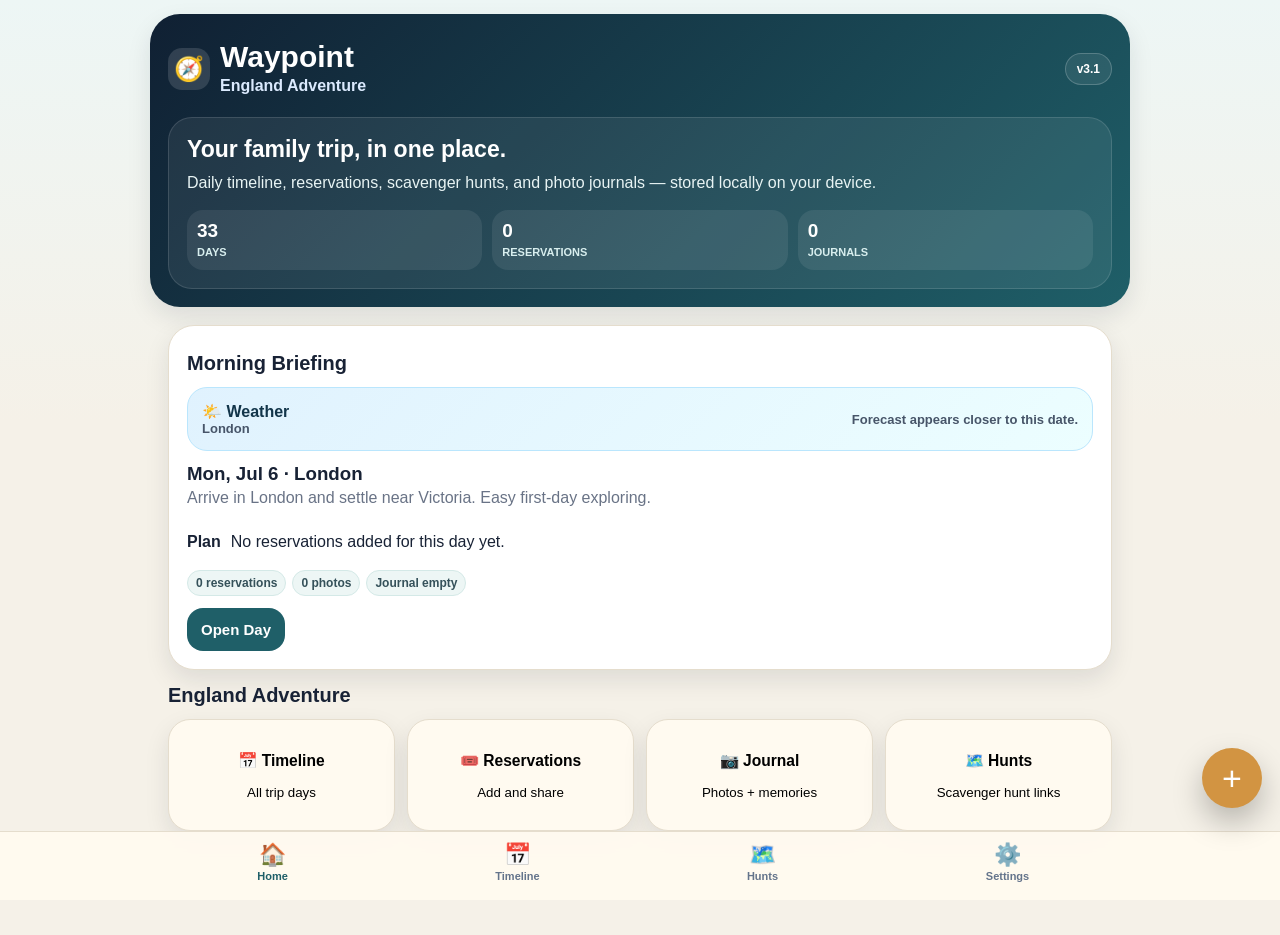
==== index.html @ 69aca785 "Add files via upload" ====
<!doctype html>
<html lang="en">
<head>
<meta charset="utf-8" />
<meta name="viewport" content="width=device-width,initial-scale=1,viewport-fit=cover" />
<meta name="theme-color" content="#102033" />
<link rel="manifest" href="manifest.webmanifest" />
<title>Waypoint</title>
<style>
:root{--bg:#f5f1e8;--card:#fffaf0;--ink:#182235;--muted:#697386;--line:#e5ddcd;--brand:#1f5f68;--brand2:#d29442;--good:#2f855a;--danger:#c2410c;--shadow:0 10px 25px rgba(24,34,53,.10);--r:22px}*{box-sizing:border-box}body{margin:0;background:linear-gradient(180deg,#edf6f5 0,#f5f1e8 45%);color:var(--ink);font-family:-apple-system,BlinkMacSystemFont,"Segoe UI",Roboto,Arial,sans-serif;padding-bottom:86px}.app{max-width:980px;margin:0 auto}.hero{padding:28px 18px 18px;background:linear-gradient(135deg,#102033,#1f5f68);color:white;border-bottom-left-radius:30px;border-bottom-right-radius:30px;box-shadow:var(--shadow)}.top{display:flex;justify-content:space-between;gap:12px;align-items:center}.logo{display:flex;gap:10px;align-items:center}.mark{width:42px;height:42px;border-radius:14px;background:#fff2;display:grid;place-items:center;font-size:24px}.title h1{font-size:30px;line-height:1;margin:0}.title p{margin:5px 0 0;color:#dbeafe;font-weight:650}.pill{border:1px solid #ffffff33;background:#ffffff14;color:#fff;border-radius:999px;padding:8px 11px;font-size:12px;font-weight:800}.heroCard{margin-top:22px;background:#ffffff12;border:1px solid #ffffff20;border-radius:24px;padding:18px}.heroCard h2{margin:0 0 8px;font-size:23px}.heroCard p{margin:0;color:#e8f4f4;line-height:1.45}.stats{display:grid;grid-template-columns:repeat(3,1fr);gap:10px;margin-top:16px}.stat{background:#ffffff14;border-radius:16px;padding:10px}.stat b{display:block;font-size:19px}.stat span{font-size:11px;color:#d8eeee;font-weight:700}.section{padding:18px}.section h2{font-size:20px;margin:8px 0 12px}.grid{display:grid;grid-template-columns:repeat(2,1fr);gap:12px}.card{background:var(--card);border:1px solid var(--line);border-radius:var(--r);box-shadow:var(--shadow);padding:16px}.bigCard{background:#fff;border-radius:26px;border:1px solid var(--line);box-shadow:var(--shadow);padding:18px;margin-bottom:14px}.btn{appearance:none;border:0;border-radius:16px;background:var(--brand);color:white;font-weight:850;padding:13px 14px;font-size:15px;display:inline-flex;gap:8px;align-items:center;justify-content:center;text-decoration:none;cursor:pointer}.btn.secondary{background:#ebf4f3;color:#17474e}.btn.gold{background:var(--brand2);color:#22150a}.btn.danger{background:var(--danger)}.btn.full{width:100%}.tool{display:flex;gap:12px;align-items:center;padding:14px;background:#fff;border:1px solid var(--line);border-radius:18px;text-decoration:none;color:var(--ink);margin-bottom:10px}.tool .emoji{font-size:24px;width:34px;height:34px;display:grid;place-items:center;background:#f4ead8;border-radius:12px}.tool b{display:block}.tool span{display:block;color:var(--muted);font-size:13px;margin-top:2px}.tabs{position:fixed;bottom:0;left:0;right:0;background:rgba(255,250,240,.95);backdrop-filter:blur(14px);border-top:1px solid var(--line);display:flex;justify-content:center;z-index:50}.tabsInner{max-width:980px;width:100%;display:grid;grid-template-columns:repeat(4,1fr);gap:0}.tab{padding:10px 4px 18px;text-align:center;color:#64748b;font-size:11px;font-weight:800;cursor:pointer}.tab.active{color:var(--brand)}.tab div{font-size:22px;margin-bottom:2px}.screen{display:none}.screen.active{display:block}.timeline{position:relative;padding-left:18px}.timeline:before{content:"";position:absolute;left:8px;top:6px;bottom:6px;width:2px;background:#d8ccba}.day{position:relative;margin-bottom:12px;padding:14px 14px 14px 18px;background:#fff;border:1px solid var(--line);border-radius:20px;box-shadow:0 6px 16px rgba(24,34,53,.07);cursor:pointer}.day:before{content:"";position:absolute;left:-15px;top:18px;width:12px;height:12px;background:var(--brand2);border:3px solid #fff;border-radius:50%;box-shadow:0 0 0 1px #d8ccba}.dayHead{display:flex;justify-content:space-between;gap:8px}.day h3{margin:0;font-size:17px}.day small{color:var(--muted);font-weight:800}.chips{display:flex;gap:6px;flex-wrap:wrap;margin-top:9px}.chip{font-size:12px;font-weight:800;color:#35515a;background:#edf6f5;border:1px solid #d4e9e7;border-radius:999px;padding:5px 8px}.modal{position:fixed;inset:0;background:rgba(10,20,30,.55);display:none;align-items:flex-end;z-index:100}.modal.show{display:flex}.sheet{background:#fffaf0;max-width:980px;width:100%;margin:0 auto;border-top-left-radius:28px;border-top-right-radius:28px;max-height:90vh;overflow:auto;padding:18px 18px 30px;box-shadow:0 -20px 60px rgba(0,0,0,.25)}.sheetHead{display:flex;justify-content:space-between;align-items:center;gap:12px;margin-bottom:12px}.sheet h2{margin:0}.x{border:0;background:#eee2d0;border-radius:50%;width:38px;height:38px;font-size:20px}.field{margin:12px 0}.field label{display:block;font-size:13px;font-weight:850;color:#475569;margin-bottom:6px}input,textarea,select{width:100%;border:1px solid #d8ccba;border-radius:14px;padding:12px;font-size:16px;background:white;color:var(--ink)}textarea{min-height:94px;resize:vertical}.row{display:grid;grid-template-columns:1fr 1fr;gap:10px}.listItem{background:#fff;border:1px solid var(--line);border-radius:16px;padding:12px;margin:8px 0}.listItem b{display:block}.listItem span{color:var(--muted);font-size:13px}.photoGrid{display:grid;grid-template-columns:repeat(3,1fr);gap:8px;margin-top:10px}.photoGrid img{width:100%;height:90px;object-fit:cover;border-radius:14px}.empty{padding:18px;border:1px dashed #cbbfae;border-radius:18px;color:var(--muted);text-align:center;background:#fff8}.notice{background:#effaf4;border:1px solid #ccebd8;border-radius:18px;padding:12px;color:#245a3c;font-size:14px;line-height:1.4}.search{position:sticky;top:0;background:linear-gradient(180deg,#f5f1e8,#f5f1e800);padding:12px 0;z-index:5}.hidden{display:none!important}
.weatherBox{background:linear-gradient(135deg,#e0f2fe,#ecfeff);border:1px solid #bae6fd;border-radius:20px;padding:14px;margin:12px 0;color:#12354a}.weatherTop{display:flex;justify-content:space-between;gap:10px;align-items:center}.weatherTemp{font-size:34px;font-weight:900;line-height:1}.weatherMeta{font-size:13px;color:#475569;font-weight:750}.weatherGrid{display:grid;grid-template-columns:repeat(3,1fr);gap:8px;margin-top:10px}.weatherMini{background:#ffffffaa;border-radius:14px;padding:9px;text-align:center}.weatherMini b{display:block;font-size:14px}.weatherMini span{font-size:11px;color:#64748b;font-weight:800}.fab{position:fixed;right:18px;bottom:92px;width:60px;height:60px;border-radius:50%;border:0;background:var(--brand2);color:#fff;font-size:34px;line-height:1;box-shadow:0 14px 30px rgba(0,0,0,.25);z-index:65;cursor:pointer}.fab:active{transform:scale(.96)}.actionGrid{display:grid;grid-template-columns:1fr;gap:10px}.actionBtn{border:1px solid var(--line);background:#fff;border-radius:18px;padding:15px;text-align:left;font-size:16px;font-weight:850;color:var(--ink)}.actionBtn span{display:block;color:var(--muted);font-size:13px;font-weight:700;margin-top:3px}.briefList{margin-top:12px}.briefItem{display:flex;gap:10px;align-items:flex-start;padding:10px 0;border-top:1px solid #ffffff33}.briefItem:first-child{border-top:0}.smallLink{border:0;background:transparent;color:var(--brand);font-weight:850;text-decoration:underline;cursor:pointer;padding:0}
@media(min-width:720px){.grid{grid-template-columns:repeat(4,1fr)}.hero{margin-top:14px;border-radius:30px}.modal{align-items:center}.sheet{border-radius:28px;max-height:82vh}.photoGrid img{height:120px}}
</style>
</head><body><div class="app">
<header class="hero"><div class="top"><div class="logo"><div class="mark">🧭</div><div class="title"><h1>Waypoint</h1><p>England Adventure</p></div></div><div class="pill">v3.1</div></div><div class="heroCard"><h2 id="heroTitle">Your family trip, in one place.</h2><p id="heroSub">Daily timeline, reservations, scavenger hunts, and photo journals — stored locally on your device.</p><div class="stats"><div class="stat"><b id="daysCount">32</b><span>DAYS</span></div><div class="stat"><b id="resCount">0</b><span>RESERVATIONS</span></div><div class="stat"><b id="journalCount">0</b><span>JOURNALS</span></div></div></div></header>
<main>
<section id="home" class="screen active"><div class="section"><div class="bigCard"><h2>Morning Briefing</h2><div id="todayCard"></div></div><h2>England Adventure</h2><div class="grid"><button class="card" onclick="show('timeline')"><h3>📅 Timeline</h3><p>All trip days</p></button><button class="card" onclick="show('reservations')"><h3>🎟️ Reservations</h3><p>Add and share</p></button><button class="card" onclick="show('journal')"><h3>📷 Journal</h3><p>Photos + memories</p></button><button class="card" onclick="show('family')"><h3>🗺️ Hunts</h3><p>Scavenger hunt links</p></button></div></div></section>
<section id="timeline" class="screen"><div class="section"><h2>Trip Timeline</h2><div class="notice">Tap any day to add activities, reservations, journal notes, and photos.</div><div class="timeline" id="timelineList" style="margin-top:14px"></div></div></section>
<section id="reservations" class="screen"><div class="section"><h2>Reservations</h2><button class="btn full" onclick="openRes()">＋ Add Reservation</button><div id="resList" style="margin-top:12px"></div></div></section>
<section id="journal" class="screen"><div class="section"><h2>Photo Journal</h2><div class="notice">Journal entries and photos stay on this device unless you export and share a backup.</div><div id="journalList" style="margin-top:12px"></div></div></section>
<section id="family" class="screen"><div class="section"><h2>Scavenger Hunts</h2><a class="tool" href="Everley_Hunt_GALLERY.html"><div class="emoji">👑</div><div><b>Everley's Royal Treasure Hunt</b><span>Open her interactive hunt</span></div></a><a class="tool" href="Ethan_Hunt_GALLERY.html"><div class="emoji">⚔️</div><div><b>Ethan's England Hunt</b><span>Open his interactive hunt</span></div></a><a class="tool" href="Elizabeth_Hunt_GALLERY.html"><div class="emoji">👸</div><div><b>Elizabeth's England Hunt</b><span>Open her interactive hunt</span></div></a></div></section>
<section id="settings" class="screen"><div class="section"><h2>Settings & Sharing</h2><div class="bigCard"><h3>Local-only storage</h3><p>Your reservations, journals, and photos are stored in this browser on this device.</p><button class="btn" onclick="exportData()">⬇ Export Backup</button> <label class="btn secondary" style="margin-top:8px"><input type="file" accept="application/json" onchange="importData(event)" style="display:none">⬆ Import Backup</label></div><div class="bigCard"><h3>Share with Julie</h3><p>Export a backup, AirDrop or send it to Julie, then import it on her phone inside Waypoint.</p></div></div></section>
</main></div>
<nav class="tabs"><div class="tabsInner"><div class="tab active" onclick="show('home')"><div>🏠</div>Home</div><div class="tab" onclick="show('timeline')"><div>📅</div>Timeline</div><div class="tab" onclick="show('family')"><div>🗺️</div>Hunts</div><div class="tab" onclick="show('settings')"><div>⚙️</div>Settings</div></div></nav>

<button class="fab" onclick="openQuickAdd()" aria-label="Add">+</button>
<div class="modal" id="actionModal"><div class="sheet"><div class="sheetHead"><h2>Add to Waypoint</h2><button class="x" onclick="closeModal('actionModal')">×</button></div><div class="actionGrid"><button class="actionBtn" onclick="quickReservation()">🎟️ Add Reservation<span>Restaurant, ticket, hotel, parking, train, or activity</span></button><button class="actionBtn" onclick="quickJournal()">📷 Add Journal Entry<span>Add notes, favorite memory, and photos for a trip day</span></button><button class="actionBtn" onclick="show('timeline');closeModal('actionModal')">📅 Open Timeline<span>Choose a specific day</span></button></div></div></div>
<div class="modal" id="dayModal"><div class="sheet"><div class="sheetHead"><h2 id="dayTitle"></h2><button class="x" onclick="closeModal('dayModal')">×</button></div><div id="dayBody"></div></div></div>
<div class="modal" id="resModal"><div class="sheet"><div class="sheetHead"><h2>Add Reservation</h2><button class="x" onclick="closeModal('resModal')">×</button></div><form onsubmit="saveRes(event)"><input type="hidden" id="resId"><div class="field"><label>Type</label><select id="resType"><option>🍽️ Restaurant</option><option>🏨 Hotel</option><option>🎟️ Attraction</option><option>🚆 Train</option><option>✈️ Flight</option><option>🚗 Parking</option><option>🥾 Hike</option><option>🎣 Fishing</option><option>📌 Other</option></select></div><div class="field"><label>Name</label><input id="resName" required placeholder="Guy Fawkes Inn"></div><div class="row"><div class="field"><label>Date</label><input id="resDate" type="date" required></div><div class="field"><label>Time</label><input id="resTime" type="time"></div></div><div class="field"><label>Location / address</label><input id="resLocation" placeholder="York city center"></div><div class="field"><label>Confirmation number</label><input id="resConfirm" placeholder="Optional"></div><div class="field"><label>Link</label><input id="resLink" type="url" placeholder="https://"></div><div class="field"><label>Notes</label><textarea id="resNotes"></textarea></div><button class="btn full" type="submit">Save Reservation</button></form></div></div>
<script>
const tripDays=[['2026-07-06','London','Arrive in London and settle near Victoria. Easy first-day exploring.'],['2026-07-07','London','Westminster, classic London landmarks, and relaxed walking.'],['2026-07-08','London','Historic London, pubs, markets, and family wandering.'],['2026-07-09','London','Warner Bros. Studio Tour / Harry Potter day.'],['2026-07-10','London','Final full London day and favorite stops.'],['2026-07-11','Cambridge','Travel to Cambridge. Punting, colleges, and riverside exploring.'],['2026-07-12','Cambridge','Sunday in Cambridge with historic center and relaxed family time.'],['2026-07-13','York','Travel to York. Elizabeth birthday dinner day.'],['2026-07-14','York','York Minster, Shambles, walls, history, and ghostly fun.'],['2026-07-15','York','Another York night / flexible exploration day.'],['2026-07-16','Whitby','Whitby, abbey, harbor, and coastal atmosphere.'],['2026-07-17','Yorkshire Dales','Arrive in the Dales. Village walks and settle in.'],['2026-07-18','Yorkshire Dales','Dales hiking and scenic villages.'],['2026-07-19','Yorkshire Dales','Sunday roast / relaxed Dales day.'],['2026-07-20','Yorkshire Dales','Waterfalls, stone bridges, and countryside exploring.'],['2026-07-21','Yorkshire Dales','Adventure day: hikes, viewpoints, or fishing.'],['2026-07-22','Yorkshire Dales','Dales villages and family walk.'],['2026-07-23','Yorkshire Dales','Final full Dales day.'],['2026-07-24','Yorkshire Dales','Pack, relax, and prepare for Cotswolds.'],['2026-07-25','Cotswolds','Travel to the Cotswolds. Settle in and explore.'],['2026-07-26','Cotswolds','North Cotswolds villages and walking.'],['2026-07-27','Cotswolds','Broadway / Chipping Campden style exploring.'],['2026-07-28','Cotswolds','Family day, scenic walks, and local food.'],['2026-07-29','Cotswolds','Diddly Squat / countryside day.'],['2026-07-30','Cotswolds','Fishing, villages, or flexible adventure.'],['2026-07-31','Cotswolds','Final full Cotswolds day.'],['2026-08-01','Castle Combe','Move to Castle Combe area. Village atmosphere.'],['2026-08-02','Castle Combe','Castle Combe and nearby villages.'],['2026-08-03','Castle Combe','Bradford-on-Avon / Bath area option.'],['2026-08-04','Castle Combe','Final Castle Combe area day.'],['2026-08-05','Castle Combe','Flexible buffer day before Winchester.'],['2026-08-06','Winchester','Winchester, Great Hall, St Catherine’s Hill, final night.'],['2026-08-07','Travel Home','Fly home.']];
const K='waypoint3';let db=load();
const places={
  'London':{lat:51.5072,lon:-0.1276,label:'London'},
  'Cambridge':{lat:52.2053,lon:0.1218,label:'Cambridge'},
  'York':{lat:53.9590,lon:-1.0815,label:'York'},
  'Whitby':{lat:54.4863,lon:-0.6133,label:'Whitby'},
  'Yorkshire Dales':{lat:54.2778,lon:-2.1590,label:'Yorkshire Dales'},
  'Cotswolds':{lat:51.8330,lon:-1.8433,label:'Cotswolds'},
  'Castle Combe':{lat:51.4930,lon:-2.2280,label:'Castle Combe'},
  'Winchester':{lat:51.0629,lon:-1.3160,label:'Winchester'},
  'Travel Home':{lat:51.4700,lon:-0.4543,label:'Heathrow / London'}
};
function weatherText(code){code=Number(code);if(code===0)return 'Clear';if([1,2].includes(code))return 'Partly cloudy';if(code===3)return 'Cloudy';if([45,48].includes(code))return 'Fog';if([51,53,55,56,57].includes(code))return 'Drizzle';if([61,63,65,66,67,80,81,82].includes(code))return 'Rain';if([71,73,75,77,85,86].includes(code))return 'Snow';if([95,96,99].includes(code))return 'Thunderstorms';return 'Forecast';}
function fRound(n){return Math.round(Number(n));}
function withinForecast(date){let target=new Date(date+'T12:00:00');let now=new Date();let start=new Date(now.getFullYear(),now.getMonth(),now.getDate()-1);let end=new Date(now.getFullYear(),now.getMonth(),now.getDate()+16);return target>=start&&target<=end;}
async function weatherHTML(date,loc){let p=places[loc]||places['London'];if(!withinForecast(date))return `<div class="weatherBox"><div class="weatherTop"><div><b>🌤️ Weather</b><div class="weatherMeta">${p.label}</div></div><div class="weatherMeta">Forecast appears closer to this date.</div></div></div>`;try{let url=`https://api.open-meteo.com/v1/forecast?latitude=${p.lat}&longitude=${p.lon}&daily=weather_code,temperature_2m_max,temperature_2m_min,precipitation_probability_max,wind_speed_10m_max,sunrise,sunset&current=temperature_2m,weather_code&temperature_unit=fahrenheit&wind_speed_unit=mph&timezone=auto&forecast_days=16`;let res=await fetch(url);let data=await res.json();let i=(data.daily.time||[]).indexOf(date);if(i<0)i=0;let isToday=(new Date().toISOString().slice(0,10)===date);let temp=isToday&&data.current?fRound(data.current.temperature_2m):fRound(data.daily.temperature_2m_max[i]);let code=isToday&&data.current?data.current.weather_code:data.daily.weather_code[i];let hi=fRound(data.daily.temperature_2m_max[i]),lo=fRound(data.daily.temperature_2m_min[i]);let rain=data.daily.precipitation_probability_max[i]??0;let wind=fRound(data.daily.wind_speed_10m_max[i]??0);let sunrise=(data.daily.sunrise[i]||'').split('T')[1]?.slice(0,5)||'—';let sunset=(data.daily.sunset[i]||'').split('T')[1]?.slice(0,5)||'—';return `<div class="weatherBox"><div class="weatherTop"><div><b>🌤️ ${weatherText(code)}</b><div class="weatherMeta">${p.label}</div></div><div class="weatherTemp">${temp}°</div></div><div class="weatherGrid"><div class="weatherMini"><b>${hi}° / ${lo}°</b><span>High / Low</span></div><div class="weatherMini"><b>${rain}%</b><span>Rain chance</span></div><div class="weatherMini"><b>${wind} mph</b><span>Wind</span></div></div><div class="weatherMeta" style="margin-top:9px">Sunrise ${sunrise} · Sunset ${sunset}</div></div>`}catch(e){return `<div class="weatherBox"><div class="weatherTop"><div><b>🌤️ Weather</b><div class="weatherMeta">${p.label}</div></div><div class="weatherMeta">Connect to internet for live forecast.</div></div></div>`}}
async function fillWeather(elId,date,loc){let el=document.getElementById(elId);if(el)el.innerHTML=await weatherHTML(date,loc);}
function nextTripDay(){let iso=new Date().toISOString().slice(0,10);return tripDays.find(x=>x[0]>=iso)||tripDays[0];}
function load(){try{return JSON.parse(localStorage.getItem(K))||{reservations:[],journals:{},activities:{}}}catch(e){return{reservations:[],journals:{},activities:{}}}}function save(){localStorage.setItem(K,JSON.stringify(db));render()}function fmt(d){let x=new Date(d+'T12:00:00');return x.toLocaleDateString(undefined,{weekday:'short',month:'short',day:'numeric'})}function full(d){let x=new Date(d+'T12:00:00');return x.toLocaleDateString(undefined,{weekday:'long',month:'long',day:'numeric',year:'numeric'})}function show(id){document.querySelectorAll('.screen').forEach(s=>s.classList.remove('active'));document.getElementById(id).classList.add('active');document.querySelectorAll('.tab').forEach(t=>t.classList.remove('active'));[...document.querySelectorAll('.tab')].find(t=>t.textContent.toLowerCase().includes(id==='home'?'home':id==='timeline'?'timeline':id==='family'?'family':id==='settings'?'settings':''))?.classList.add('active');window.scrollTo(0,0);render()}function dayData(date){return tripDays.find(d=>d[0]===date)}function itemsFor(date){return db.reservations.filter(r=>r.date===date).sort((a,b)=>(a.time||'99').localeCompare(b.time||'99'))}function render(){document.getElementById('daysCount').textContent=tripDays.length;document.getElementById('resCount').textContent=db.reservations.length;document.getElementById('journalCount').textContent=Object.keys(db.journals).filter(k=>db.journals[k]?.text||db.journals[k]?.photos?.length).length;renderToday();renderTimeline();renderRes();renderJournals()}function renderToday(){let d=nextTripDay();let res=itemsFor(d[0]);document.getElementById('todayCard').innerHTML=`<div id="todayWeather"><div class="weatherBox">Loading weather for ${d[1]}...</div></div><h3 style="margin:12px 0 4px">${fmt(d[0])} · ${d[1]}</h3><p style="color:var(--muted);margin-top:0">${d[2]}</p><div class="briefList">${res.length?res.slice(0,3).map(r=>`<div class="briefItem"><b>${r.time||'Anytime'}</b><div>${r.type} ${r.name}<br><span style="color:var(--muted);font-size:13px">${r.location||''}</span></div></div>`).join(''):'<div class="briefItem"><b>Plan</b><div>No reservations added for this day yet.</div></div>'}</div><div class="chips"><span class="chip">${res.length} reservations</span><span class="chip">${db.journals[d[0]]?.photos?.length||0} photos</span><span class="chip">Journal ${db.journals[d[0]]?.text?'started':'empty'}</span></div><button class="btn" style="margin-top:12px" onclick="openDay('${d[0]}')">Open Day</button>`;fillWeather('todayWeather',d[0],d[1])}
function renderTimeline(){let el=document.getElementById('timelineList');el.innerHTML=tripDays.map(d=>{let res=itemsFor(d[0]).length,j=db.journals[d[0]]||{};return `<div class="day" onclick="openDay('${d[0]}')"><div class="dayHead"><div><h3>${fmt(d[0])} · ${d[1]}</h3><small>${d[2]}</small></div><small>›</small></div><div class="chips"><span class="chip">${res} reservations</span><span class="chip">${j.photos?.length||0} photos</span><span class="chip">${j.text?'Journal ✓':'No journal'}</span></div></div>`}).join('')}function renderRes(){let el=document.getElementById('resList');if(!db.reservations.length){el.innerHTML='<div class="empty">No reservations yet.</div>';return}el.innerHTML=db.reservations.sort((a,b)=>(a.date+a.time).localeCompare(b.date+b.time)).map(r=>`<div class="listItem"><b>${r.type} ${r.name}</b><span>${fmt(r.date)} ${r.time||''} · ${r.location||''}</span><div class="chips"><button class="btn secondary" onclick="editRes('${r.id}')">Edit</button><button class="btn danger" onclick="delRes('${r.id}')">Delete</button></div></div>`).join('')}function renderJournals(){let el=document.getElementById('journalList');el.innerHTML=tripDays.map(d=>{let j=db.journals[d[0]]||{};if(!j.text && !j.photos?.length)return '';return `<div class="listItem"><b>${fmt(d[0])} · ${d[1]}</b><span>${j.text?j.text.slice(0,100):'Photos only'}</span>${j.photos?.length?`<div class="photoGrid">${j.photos.slice(0,3).map(p=>`<img src="${p}">`).join('')}</div>`:''}</div>`}).join('')||'<div class="empty">No journal entries yet.</div>'}function openDay(date){let d=dayData(date);let res=itemsFor(date);let j=db.journals[date]||{text:'',favorite:'',funny:'',meal:'',photos:[]};document.getElementById('dayTitle').textContent=`${full(date)} · ${d[1]}`;document.getElementById('dayBody').innerHTML=`<div id="dayWeather"><div class="weatherBox">Loading weather for ${d[1]}...</div></div><div class="notice">${d[2]}</div><h3>Timeline</h3>${res.length?res.map(r=>`<div class="listItem"><b>${r.time||'Anytime'} · ${r.type} ${r.name}</b><span>${r.location||''}${r.confirm?' · Confirmation: '+r.confirm:''}</span></div>`).join(''):'<div class="empty">No reservations for this day yet.</div>'}<button class="btn" onclick="openRes('${date}')">＋ Add Reservation to this Day</button><h3>Journal</h3><div class="field"><label>What happened today?</label><textarea id="jText">${j.text||''}</textarea></div><div class="field"><label>Favorite memory</label><input id="jFav" value="${j.favorite||''}"></div><div class="field"><label>Funniest moment</label><input id="jFunny" value="${j.funny||''}"></div><div class="field"><label>Best meal</label><input id="jMeal" value="${j.meal||''}"></div><div class="field"><label>Add photos</label><input type="file" accept="image/*" multiple onchange="addPhotos(event,'${date}')"></div><div class="photoGrid">${(j.photos||[]).map(p=>`<img src="${p}">`).join('')}</div><button class="btn full" style="margin-top:12px" onclick="saveJournal('${date}')">Save Journal</button>`;document.getElementById('dayModal').classList.add('show');fillWeather('dayWeather',date,d[1])}function saveJournal(date){db.journals[date]=db.journals[date]||{photos:[]};db.journals[date].text=document.getElementById('jText').value;db.journals[date].favorite=document.getElementById('jFav').value;db.journals[date].funny=document.getElementById('jFunny').value;db.journals[date].meal=document.getElementById('jMeal').value;save();openDay(date)}function addPhotos(e,date){let files=[...e.target.files];db.journals[date]=db.journals[date]||{photos:[]};let left=files.length;files.forEach(f=>{let r=new FileReader();r.onload=ev=>{db.journals[date].photos.push(ev.target.result);if(--left===0){save();openDay(date)}};r.readAsDataURL(f)})}function openRes(date=''){document.getElementById('resId').value='';document.getElementById('resType').value='🍽️ Restaurant';document.getElementById('resName').value='';document.getElementById('resDate').value=date;document.getElementById('resTime').value='';document.getElementById('resLocation').value=dayData(date)?.[1]||'';document.getElementById('resConfirm').value='';document.getElementById('resLink').value='';document.getElementById('resNotes').value='';document.getElementById('resModal').classList.add('show')}function editRes(id){let r=db.reservations.find(x=>x.id===id);if(!r)return;document.getElementById('resId').value=r.id;document.getElementById('resType').value=r.type;document.getElementById('resName').value=r.name;document.getElementById('resDate').value=r.date;document.getElementById('resTime').value=r.time||'';document.getElementById('resLocation').value=r.location||'';document.getElementById('resConfirm').value=r.confirm||'';document.getElementById('resLink').value=r.link||'';document.getElementById('resNotes').value=r.notes||'';document.getElementById('resModal').classList.add('show')}function saveRes(e){e.preventDefault();let id=document.getElementById('resId').value||crypto.randomUUID();let r={id,type:resType.value,name:resName.value,date:resDate.value,time:resTime.value,location:resLocation.value,confirm:resConfirm.value,link:resLink.value,notes:resNotes.value};let i=db.reservations.findIndex(x=>x.id===id);if(i>=0)db.reservations[i]=r;else db.reservations.push(r);closeModal('resModal');save()}function delRes(id){if(confirm('Delete this reservation?')){db.reservations=db.reservations.filter(r=>r.id!==id);save()}}function closeModal(id){document.getElementById(id).classList.remove('show')}
function openQuickAdd(){document.getElementById('actionModal').classList.add('show')}
function quickReservation(){let d=nextTripDay();closeModal('actionModal');openRes(d[0])}
function quickJournal(){let d=nextTripDay();closeModal('actionModal');openDay(d[0]);setTimeout(()=>{let t=document.getElementById('jText');if(t)t.focus()},250)}
function exportData(){let blob=new Blob([JSON.stringify(db,null,2)],{type:'application/json'});let a=document.createElement('a');a.href=URL.createObjectURL(blob);a.download='Waypoint-England-Backup.json';a.click()}function importData(e){let f=e.target.files[0];if(!f)return;let r=new FileReader();r.onload=ev=>{try{db=JSON.parse(ev.target.result);save();alert('Backup imported.')}catch(err){alert('Could not import this file.')}};r.readAsText(f)}render();if('serviceWorker'in navigator){navigator.serviceWorker.register('sw.js').catch(()=>{})}
</script></body></html>
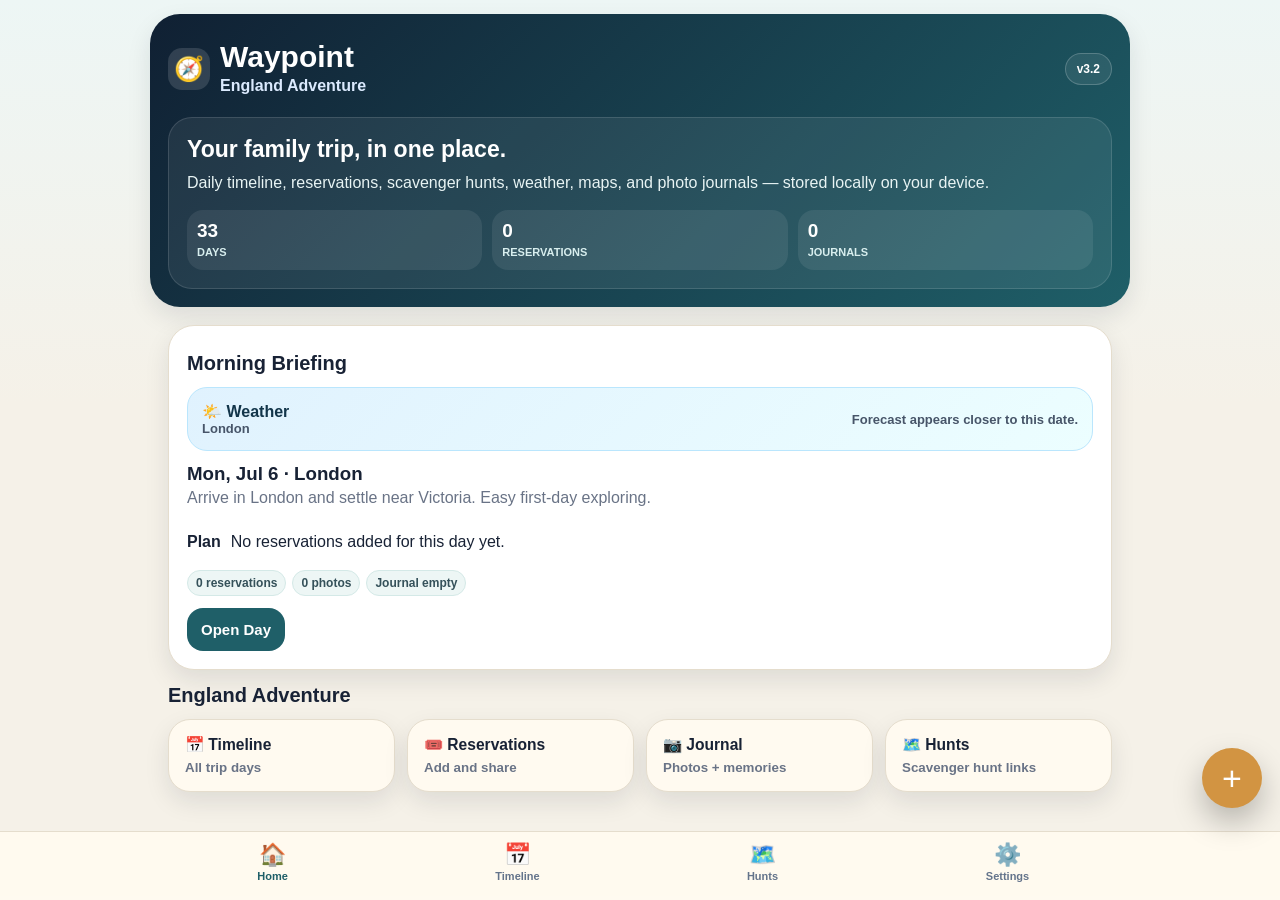
==== commit a7181064: "Add files via upload" ====
--- a/index.html
+++ b/index.html
@@ -7,50 +7,49 @@
 <link rel="manifest" href="manifest.webmanifest" />
 <title>Waypoint</title>
 <style>
-:root{--bg:#f5f1e8;--card:#fffaf0;--ink:#182235;--muted:#697386;--line:#e5ddcd;--brand:#1f5f68;--brand2:#d29442;--good:#2f855a;--danger:#c2410c;--shadow:0 10px 25px rgba(24,34,53,.10);--r:22px}*{box-sizing:border-box}body{margin:0;background:linear-gradient(180deg,#edf6f5 0,#f5f1e8 45%);color:var(--ink);font-family:-apple-system,BlinkMacSystemFont,"Segoe UI",Roboto,Arial,sans-serif;padding-bottom:86px}.app{max-width:980px;margin:0 auto}.hero{padding:28px 18px 18px;background:linear-gradient(135deg,#102033,#1f5f68);color:white;border-bottom-left-radius:30px;border-bottom-right-radius:30px;box-shadow:var(--shadow)}.top{display:flex;justify-content:space-between;gap:12px;align-items:center}.logo{display:flex;gap:10px;align-items:center}.mark{width:42px;height:42px;border-radius:14px;background:#fff2;display:grid;place-items:center;font-size:24px}.title h1{font-size:30px;line-height:1;margin:0}.title p{margin:5px 0 0;color:#dbeafe;font-weight:650}.pill{border:1px solid #ffffff33;background:#ffffff14;color:#fff;border-radius:999px;padding:8px 11px;font-size:12px;font-weight:800}.heroCard{margin-top:22px;background:#ffffff12;border:1px solid #ffffff20;border-radius:24px;padding:18px}.heroCard h2{margin:0 0 8px;font-size:23px}.heroCard p{margin:0;color:#e8f4f4;line-height:1.45}.stats{display:grid;grid-template-columns:repeat(3,1fr);gap:10px;margin-top:16px}.stat{background:#ffffff14;border-radius:16px;padding:10px}.stat b{display:block;font-size:19px}.stat span{font-size:11px;color:#d8eeee;font-weight:700}.section{padding:18px}.section h2{font-size:20px;margin:8px 0 12px}.grid{display:grid;grid-template-columns:repeat(2,1fr);gap:12px}.card{background:var(--card);border:1px solid var(--line);border-radius:var(--r);box-shadow:var(--shadow);padding:16px}.bigCard{background:#fff;border-radius:26px;border:1px solid var(--line);box-shadow:var(--shadow);padding:18px;margin-bottom:14px}.btn{appearance:none;border:0;border-radius:16px;background:var(--brand);color:white;font-weight:850;padding:13px 14px;font-size:15px;display:inline-flex;gap:8px;align-items:center;justify-content:center;text-decoration:none;cursor:pointer}.btn.secondary{background:#ebf4f3;color:#17474e}.btn.gold{background:var(--brand2);color:#22150a}.btn.danger{background:var(--danger)}.btn.full{width:100%}.tool{display:flex;gap:12px;align-items:center;padding:14px;background:#fff;border:1px solid var(--line);border-radius:18px;text-decoration:none;color:var(--ink);margin-bottom:10px}.tool .emoji{font-size:24px;width:34px;height:34px;display:grid;place-items:center;background:#f4ead8;border-radius:12px}.tool b{display:block}.tool span{display:block;color:var(--muted);font-size:13px;margin-top:2px}.tabs{position:fixed;bottom:0;left:0;right:0;background:rgba(255,250,240,.95);backdrop-filter:blur(14px);border-top:1px solid var(--line);display:flex;justify-content:center;z-index:50}.tabsInner{max-width:980px;width:100%;display:grid;grid-template-columns:repeat(4,1fr);gap:0}.tab{padding:10px 4px 18px;text-align:center;color:#64748b;font-size:11px;font-weight:800;cursor:pointer}.tab.active{color:var(--brand)}.tab div{font-size:22px;margin-bottom:2px}.screen{display:none}.screen.active{display:block}.timeline{position:relative;padding-left:18px}.timeline:before{content:"";position:absolute;left:8px;top:6px;bottom:6px;width:2px;background:#d8ccba}.day{position:relative;margin-bottom:12px;padding:14px 14px 14px 18px;background:#fff;border:1px solid var(--line);border-radius:20px;box-shadow:0 6px 16px rgba(24,34,53,.07);cursor:pointer}.day:before{content:"";position:absolute;left:-15px;top:18px;width:12px;height:12px;background:var(--brand2);border:3px solid #fff;border-radius:50%;box-shadow:0 0 0 1px #d8ccba}.dayHead{display:flex;justify-content:space-between;gap:8px}.day h3{margin:0;font-size:17px}.day small{color:var(--muted);font-weight:800}.chips{display:flex;gap:6px;flex-wrap:wrap;margin-top:9px}.chip{font-size:12px;font-weight:800;color:#35515a;background:#edf6f5;border:1px solid #d4e9e7;border-radius:999px;padding:5px 8px}.modal{position:fixed;inset:0;background:rgba(10,20,30,.55);display:none;align-items:flex-end;z-index:100}.modal.show{display:flex}.sheet{background:#fffaf0;max-width:980px;width:100%;margin:0 auto;border-top-left-radius:28px;border-top-right-radius:28px;max-height:90vh;overflow:auto;padding:18px 18px 30px;box-shadow:0 -20px 60px rgba(0,0,0,.25)}.sheetHead{display:flex;justify-content:space-between;align-items:center;gap:12px;margin-bottom:12px}.sheet h2{margin:0}.x{border:0;background:#eee2d0;border-radius:50%;width:38px;height:38px;font-size:20px}.field{margin:12px 0}.field label{display:block;font-size:13px;font-weight:850;color:#475569;margin-bottom:6px}input,textarea,select{width:100%;border:1px solid #d8ccba;border-radius:14px;padding:12px;font-size:16px;background:white;color:var(--ink)}textarea{min-height:94px;resize:vertical}.row{display:grid;grid-template-columns:1fr 1fr;gap:10px}.listItem{background:#fff;border:1px solid var(--line);border-radius:16px;padding:12px;margin:8px 0}.listItem b{display:block}.listItem span{color:var(--muted);font-size:13px}.photoGrid{display:grid;grid-template-columns:repeat(3,1fr);gap:8px;margin-top:10px}.photoGrid img{width:100%;height:90px;object-fit:cover;border-radius:14px}.empty{padding:18px;border:1px dashed #cbbfae;border-radius:18px;color:var(--muted);text-align:center;background:#fff8}.notice{background:#effaf4;border:1px solid #ccebd8;border-radius:18px;padding:12px;color:#245a3c;font-size:14px;line-height:1.4}.search{position:sticky;top:0;background:linear-gradient(180deg,#f5f1e8,#f5f1e800);padding:12px 0;z-index:5}.hidden{display:none!important}
-.weatherBox{background:linear-gradient(135deg,#e0f2fe,#ecfeff);border:1px solid #bae6fd;border-radius:20px;padding:14px;margin:12px 0;color:#12354a}.weatherTop{display:flex;justify-content:space-between;gap:10px;align-items:center}.weatherTemp{font-size:34px;font-weight:900;line-height:1}.weatherMeta{font-size:13px;color:#475569;font-weight:750}.weatherGrid{display:grid;grid-template-columns:repeat(3,1fr);gap:8px;margin-top:10px}.weatherMini{background:#ffffffaa;border-radius:14px;padding:9px;text-align:center}.weatherMini b{display:block;font-size:14px}.weatherMini span{font-size:11px;color:#64748b;font-weight:800}.fab{position:fixed;right:18px;bottom:92px;width:60px;height:60px;border-radius:50%;border:0;background:var(--brand2);color:#fff;font-size:34px;line-height:1;box-shadow:0 14px 30px rgba(0,0,0,.25);z-index:65;cursor:pointer}.fab:active{transform:scale(.96)}.actionGrid{display:grid;grid-template-columns:1fr;gap:10px}.actionBtn{border:1px solid var(--line);background:#fff;border-radius:18px;padding:15px;text-align:left;font-size:16px;font-weight:850;color:var(--ink)}.actionBtn span{display:block;color:var(--muted);font-size:13px;font-weight:700;margin-top:3px}.briefList{margin-top:12px}.briefItem{display:flex;gap:10px;align-items:flex-start;padding:10px 0;border-top:1px solid #ffffff33}.briefItem:first-child{border-top:0}.smallLink{border:0;background:transparent;color:var(--brand);font-weight:850;text-decoration:underline;cursor:pointer;padding:0}
-@media(min-width:720px){.grid{grid-template-columns:repeat(4,1fr)}.hero{margin-top:14px;border-radius:30px}.modal{align-items:center}.sheet{border-radius:28px;max-height:82vh}.photoGrid img{height:120px}}
+:root{--bg:#f5f1e8;--card:#fffaf0;--ink:#182235;--muted:#697386;--line:#e5ddcd;--brand:#1f5f68;--brand2:#d29442;--good:#2f855a;--danger:#c2410c;--shadow:0 10px 25px rgba(24,34,53,.10);--r:22px}*{box-sizing:border-box}body{margin:0;background:linear-gradient(180deg,#edf6f5 0,#f5f1e8 45%);color:var(--ink);font-family:-apple-system,BlinkMacSystemFont,"Segoe UI",Roboto,Arial,sans-serif;padding-bottom:86px}.app{max-width:980px;margin:0 auto}.hero{padding:28px 18px 18px;background:linear-gradient(135deg,#102033,#1f5f68);color:white;border-bottom-left-radius:30px;border-bottom-right-radius:30px;box-shadow:var(--shadow)}.top{display:flex;justify-content:space-between;gap:12px;align-items:center}.logo{display:flex;gap:10px;align-items:center}.mark{width:42px;height:42px;border-radius:14px;background:#fff2;display:grid;place-items:center;font-size:24px}.title h1{font-size:30px;line-height:1;margin:0}.title p{margin:5px 0 0;color:#dbeafe;font-weight:650}.pill{border:1px solid #ffffff33;background:#ffffff14;color:#fff;border-radius:999px;padding:8px 11px;font-size:12px;font-weight:800}.heroCard{margin-top:22px;background:#ffffff12;border:1px solid #ffffff20;border-radius:24px;padding:18px}.heroCard h2{margin:0 0 8px;font-size:23px}.heroCard p{margin:0;color:#e8f4f4;line-height:1.45}.stats{display:grid;grid-template-columns:repeat(3,1fr);gap:10px;margin-top:16px}.stat{background:#ffffff14;border-radius:16px;padding:10px}.stat b{display:block;font-size:19px}.stat span{font-size:11px;color:#d8eeee;font-weight:700}.section{padding:18px}.section h2{font-size:20px;margin:8px 0 12px}.grid{display:grid;grid-template-columns:repeat(2,1fr);gap:12px}.card{background:var(--card);border:1px solid var(--line);border-radius:var(--r);box-shadow:var(--shadow);padding:16px;text-align:left;color:var(--ink);cursor:pointer}.card h3{margin:0 0 6px}.card p{margin:0;color:var(--muted);font-weight:650}.bigCard{background:#fff;border-radius:26px;border:1px solid var(--line);box-shadow:var(--shadow);padding:18px;margin-bottom:14px}.btn{appearance:none;border:0;border-radius:16px;background:var(--brand);color:white;font-weight:850;padding:13px 14px;font-size:15px;display:inline-flex;gap:8px;align-items:center;justify-content:center;text-decoration:none;cursor:pointer}.btn.secondary{background:#ebf4f3;color:#17474e}.btn.gold{background:var(--brand2);color:#22150a}.btn.danger{background:var(--danger)}.btn.full{width:100%}.tool{display:flex;gap:12px;align-items:center;padding:14px;background:#fff;border:1px solid var(--line);border-radius:18px;text-decoration:none;color:var(--ink);margin-bottom:10px}.tool .emoji{font-size:24px;width:34px;height:34px;display:grid;place-items:center;background:#f4ead8;border-radius:12px}.tool b{display:block}.tool span{display:block;color:var(--muted);font-size:13px;margin-top:2px}.tabs{position:fixed;bottom:0;left:0;right:0;background:rgba(255,250,240,.95);backdrop-filter:blur(14px);border-top:1px solid var(--line);display:flex;justify-content:center;z-index:50}.tabsInner{max-width:980px;width:100%;display:grid;grid-template-columns:repeat(4,1fr);gap:0}.tab{padding:10px 4px 18px;text-align:center;color:#64748b;font-size:11px;font-weight:800;cursor:pointer}.tab.active{color:var(--brand)}.tab div{font-size:22px;margin-bottom:2px}.screen{display:none}.screen.active{display:block}.timeline{position:relative;padding-left:18px}.timeline:before{content:"";position:absolute;left:8px;top:6px;bottom:6px;width:2px;background:#d8ccba}.day{position:relative;margin-bottom:12px;padding:14px 14px 14px 18px;background:#fff;border:1px solid var(--line);border-radius:20px;box-shadow:0 6px 16px rgba(24,34,53,.07);cursor:pointer}.day:before{content:"";position:absolute;left:-15px;top:18px;width:12px;height:12px;background:var(--brand2);border:3px solid #fff;border-radius:50%;box-shadow:0 0 0 1px #d8ccba}.dayHead{display:flex;justify-content:space-between;gap:8px}.day h3{margin:0;font-size:17px}.day small{color:var(--muted);font-weight:800}.chips{display:flex;gap:6px;flex-wrap:wrap;margin-top:9px}.chip{font-size:12px;font-weight:800;color:#35515a;background:#edf6f5;border:1px solid #d4e9e7;border-radius:999px;padding:5px 8px}.modal{position:fixed;inset:0;background:rgba(10,20,30,.55);display:none;align-items:flex-end;z-index:100}.modal.show{display:flex}.sheet{background:#fffaf0;max-width:980px;width:100%;margin:0 auto;border-top-left-radius:28px;border-top-right-radius:28px;max-height:90vh;overflow:auto;padding:18px 18px 30px;box-shadow:0 -20px 60px rgba(0,0,0,.25)}.sheetHead{display:flex;justify-content:space-between;align-items:center;gap:12px;margin-bottom:12px}.sheet h2{margin:0}.x{border:0;background:#eee2d0;border-radius:50%;width:38px;height:38px;font-size:20px}.field{margin:12px 0}.field label{display:block;font-size:13px;font-weight:850;color:#475569;margin-bottom:6px}input,textarea,select{width:100%;border:1px solid #d8ccba;border-radius:14px;padding:12px;font-size:16px;background:white;color:var(--ink)}textarea{min-height:94px;resize:vertical}.row{display:grid;grid-template-columns:1fr 1fr;gap:10px}.listItem{background:#fff;border:1px solid var(--line);border-radius:16px;padding:12px;margin:8px 0}.listItem b{display:block}.listItem span{color:var(--muted);font-size:13px}.empty{padding:18px;border:1px dashed #cbbfae;border-radius:18px;color:var(--muted);text-align:center;background:#fff8}.notice{background:#effaf4;border:1px solid #ccebd8;border-radius:18px;padding:12px;color:#245a3c;font-size:14px;line-height:1.4}.weatherBox{background:linear-gradient(135deg,#e0f2fe,#ecfeff);border:1px solid #bae6fd;border-radius:20px;padding:14px;margin:12px 0;color:#12354a}.weatherTop{display:flex;justify-content:space-between;gap:10px;align-items:center}.weatherTemp{font-size:34px;font-weight:900;line-height:1}.weatherMeta{font-size:13px;color:#475569;font-weight:750}.weatherGrid{display:grid;grid-template-columns:repeat(3,1fr);gap:8px;margin-top:10px}.weatherMini{background:#ffffffaa;border-radius:14px;padding:9px;text-align:center}.weatherMini b{display:block;font-size:14px}.weatherMini span{font-size:11px;color:#64748b;font-weight:800}.fab{position:fixed;right:18px;bottom:92px;width:60px;height:60px;border-radius:50%;border:0;background:var(--brand2);color:#fff;font-size:34px;line-height:1;box-shadow:0 14px 30px rgba(0,0,0,.25);z-index:65;cursor:pointer}.fab:active{transform:scale(.96)}.actionGrid{display:grid;grid-template-columns:1fr;gap:10px}.actionBtn{border:1px solid var(--line);background:#fff;border-radius:18px;padding:15px;text-align:left;font-size:16px;font-weight:850;color:var(--ink)}.actionBtn span{display:block;color:var(--muted);font-size:13px;font-weight:700;margin-top:3px}.briefList{margin-top:12px}.briefItem{display:flex;gap:10px;align-items:flex-start;padding:10px 0;border-top:1px solid #ffffff33}.briefItem:first-child{border-top:0}.smallLink{border:0;background:transparent;color:var(--brand);font-weight:850;text-decoration:underline;cursor:pointer;padding:0}.photoGrid{display:grid;grid-template-columns:repeat(3,1fr);gap:8px;margin-top:10px}.photoThumb{position:relative;background:#f4ead8;border-radius:15px;overflow:hidden;border:1px solid var(--line)}.photoThumb img{width:100%;height:102px;object-fit:cover;display:block}.photoThumb .star{position:absolute;top:6px;left:6px;background:#fff8;border-radius:999px;padding:3px 6px;font-size:12px}.photoCap{font-size:12px;color:var(--muted);font-weight:700;padding:7px;min-height:28px}.photoActions{display:grid;grid-template-columns:1fr 1fr;gap:5px;padding:0 7px 7px}.miniBtn{border:0;border-radius:10px;background:#ebf4f3;color:#17474e;font-size:11px;font-weight:850;padding:7px;cursor:pointer}.miniBtn.danger{background:#fee2e2;color:#991b1b}.heroPhoto{border-radius:22px;overflow:hidden;background:#f4ead8;border:1px solid var(--line);margin:12px 0}.heroPhoto img{width:100%;max-height:360px;object-fit:cover;display:block}.heroPhoto .caption{padding:12px;color:var(--muted);font-weight:700}.mapBtns{display:grid;grid-template-columns:1fr 1fr;gap:8px;margin-top:10px}.mapCard{background:#fff;border:1px solid var(--line);border-radius:18px;padding:12px;margin:10px 0}.lightboxImg{width:100%;max-height:72vh;object-fit:contain;border-radius:16px;background:#111}.releaseList li{margin:7px 0;color:var(--muted);font-weight:700}
+@media(min-width:720px){.grid{grid-template-columns:repeat(4,1fr)}.hero{margin-top:14px;border-radius:30px}.modal{align-items:center}.sheet{border-radius:28px;max-height:82vh}.photoThumb img{height:140px}}
 </style>
 </head><body><div class="app">
-<header class="hero"><div class="top"><div class="logo"><div class="mark">🧭</div><div class="title"><h1>Waypoint</h1><p>England Adventure</p></div></div><div class="pill">v3.1</div></div><div class="heroCard"><h2 id="heroTitle">Your family trip, in one place.</h2><p id="heroSub">Daily timeline, reservations, scavenger hunts, and photo journals — stored locally on your device.</p><div class="stats"><div class="stat"><b id="daysCount">32</b><span>DAYS</span></div><div class="stat"><b id="resCount">0</b><span>RESERVATIONS</span></div><div class="stat"><b id="journalCount">0</b><span>JOURNALS</span></div></div></div></header>
+<header class="hero"><div class="top"><div class="logo"><div class="mark">🧭</div><div class="title"><h1>Waypoint</h1><p>England Adventure</p></div></div><div class="pill">v3.2</div></div><div class="heroCard"><h2>Your family trip, in one place.</h2><p>Daily timeline, reservations, scavenger hunts, weather, maps, and photo journals — stored locally on your device.</p><div class="stats"><div class="stat"><b id="daysCount">33</b><span>DAYS</span></div><div class="stat"><b id="resCount">0</b><span>RESERVATIONS</span></div><div class="stat"><b id="journalCount">0</b><span>JOURNALS</span></div></div></div></header>
 <main>
 <section id="home" class="screen active"><div class="section"><div class="bigCard"><h2>Morning Briefing</h2><div id="todayCard"></div></div><h2>England Adventure</h2><div class="grid"><button class="card" onclick="show('timeline')"><h3>📅 Timeline</h3><p>All trip days</p></button><button class="card" onclick="show('reservations')"><h3>🎟️ Reservations</h3><p>Add and share</p></button><button class="card" onclick="show('journal')"><h3>📷 Journal</h3><p>Photos + memories</p></button><button class="card" onclick="show('family')"><h3>🗺️ Hunts</h3><p>Scavenger hunt links</p></button></div></div></section>
-<section id="timeline" class="screen"><div class="section"><h2>Trip Timeline</h2><div class="notice">Tap any day to add activities, reservations, journal notes, and photos.</div><div class="timeline" id="timelineList" style="margin-top:14px"></div></div></section>
+<section id="timeline" class="screen"><div class="section"><h2>Trip Timeline</h2><div class="notice">Tap any day to add reservations, journal notes, photos, and map details.</div><div class="timeline" id="timelineList" style="margin-top:14px"></div></div></section>
 <section id="reservations" class="screen"><div class="section"><h2>Reservations</h2><button class="btn full" onclick="openRes()">＋ Add Reservation</button><div id="resList" style="margin-top:12px"></div></div></section>
-<section id="journal" class="screen"><div class="section"><h2>Photo Journal</h2><div class="notice">Journal entries and photos stay on this device unless you export and share a backup.</div><div id="journalList" style="margin-top:12px"></div></div></section>
+<section id="journal" class="screen"><div class="section"><h2>Photo Journal</h2><div class="notice">Photos, captions, favorites, and memories stay on this device unless you export a backup.</div><div id="journalList" style="margin-top:12px"></div></div></section>
 <section id="family" class="screen"><div class="section"><h2>Scavenger Hunts</h2><a class="tool" href="Everley_Hunt_GALLERY.html"><div class="emoji">👑</div><div><b>Everley's Royal Treasure Hunt</b><span>Open her interactive hunt</span></div></a><a class="tool" href="Ethan_Hunt_GALLERY.html"><div class="emoji">⚔️</div><div><b>Ethan's England Hunt</b><span>Open his interactive hunt</span></div></a><a class="tool" href="Elizabeth_Hunt_GALLERY.html"><div class="emoji">👸</div><div><b>Elizabeth's England Hunt</b><span>Open her interactive hunt</span></div></a></div></section>
-<section id="settings" class="screen"><div class="section"><h2>Settings & Sharing</h2><div class="bigCard"><h3>Local-only storage</h3><p>Your reservations, journals, and photos are stored in this browser on this device.</p><button class="btn" onclick="exportData()">⬇ Export Backup</button> <label class="btn secondary" style="margin-top:8px"><input type="file" accept="application/json" onchange="importData(event)" style="display:none">⬆ Import Backup</label></div><div class="bigCard"><h3>Share with Julie</h3><p>Export a backup, AirDrop or send it to Julie, then import it on her phone inside Waypoint.</p></div></div></section>
+<section id="settings" class="screen"><div class="section"><h2>Settings & Sharing</h2><div class="bigCard"><h3>Local-only storage</h3><p>Your reservations, journals, captions, photos, and notes are stored in this browser on this device.</p><button class="btn" onclick="exportData()">⬇ Export Backup</button> <label class="btn secondary" style="margin-top:8px"><input type="file" accept="application/json" onchange="importData(event)" style="display:none">⬆ Import Backup</label></div><div class="bigCard"><h3>Before updating Waypoint</h3><p>Create a backup before each upgrade. Send that backup to Julie if you want her phone to match yours.</p><button class="btn gold" onclick="exportData('Waypoint-Pre-Update-Backup.json')">Create Upgrade Backup</button></div><div class="bigCard"><h3>About Waypoint</h3><p><b>Version 3.2 — Memories + Maps</b></p><ul class="releaseList"><li>Floating + preserved</li><li>Weather preserved</li><li>Scavenger hunt links preserved</li><li>Photo Journal 2.0 added</li><li>Apple Maps / Google Maps buttons added</li><li>Export / import backup preserved</li></ul></div><div class="bigCard"><h3>Share with Julie</h3><p>Export a backup, AirDrop or send it to Julie, then import it on her phone inside Waypoint.</p></div></div></section>
 </main></div>
 <nav class="tabs"><div class="tabsInner"><div class="tab active" onclick="show('home')"><div>🏠</div>Home</div><div class="tab" onclick="show('timeline')"><div>📅</div>Timeline</div><div class="tab" onclick="show('family')"><div>🗺️</div>Hunts</div><div class="tab" onclick="show('settings')"><div>⚙️</div>Settings</div></div></nav>
-
 <button class="fab" onclick="openQuickAdd()" aria-label="Add">+</button>
-<div class="modal" id="actionModal"><div class="sheet"><div class="sheetHead"><h2>Add to Waypoint</h2><button class="x" onclick="closeModal('actionModal')">×</button></div><div class="actionGrid"><button class="actionBtn" onclick="quickReservation()">🎟️ Add Reservation<span>Restaurant, ticket, hotel, parking, train, or activity</span></button><button class="actionBtn" onclick="quickJournal()">📷 Add Journal Entry<span>Add notes, favorite memory, and photos for a trip day</span></button><button class="actionBtn" onclick="show('timeline');closeModal('actionModal')">📅 Open Timeline<span>Choose a specific day</span></button></div></div></div>
+<div class="modal" id="actionModal"><div class="sheet"><div class="sheetHead"><h2>Add to Waypoint</h2><button class="x" onclick="closeModal('actionModal')">×</button></div><div class="actionGrid"><button class="actionBtn" onclick="quickReservation()">🎟️ Add Reservation<span>Restaurant, ticket, hotel, parking, train, or activity</span></button><button class="actionBtn" onclick="quickJournal()">📷 Add Journal Entry<span>Add notes, favorite memory, captions, and photos</span></button><button class="actionBtn" onclick="show('timeline');closeModal('actionModal')">📅 Open Timeline<span>Choose a specific day</span></button></div></div></div>
 <div class="modal" id="dayModal"><div class="sheet"><div class="sheetHead"><h2 id="dayTitle"></h2><button class="x" onclick="closeModal('dayModal')">×</button></div><div id="dayBody"></div></div></div>
+<div class="modal" id="photoModal"><div class="sheet"><div class="sheetHead"><h2 id="photoTitle">Photo</h2><button class="x" onclick="closeModal('photoModal')">×</button></div><div id="photoBody"></div></div></div>
 <div class="modal" id="resModal"><div class="sheet"><div class="sheetHead"><h2>Add Reservation</h2><button class="x" onclick="closeModal('resModal')">×</button></div><form onsubmit="saveRes(event)"><input type="hidden" id="resId"><div class="field"><label>Type</label><select id="resType"><option>🍽️ Restaurant</option><option>🏨 Hotel</option><option>🎟️ Attraction</option><option>🚆 Train</option><option>✈️ Flight</option><option>🚗 Parking</option><option>🥾 Hike</option><option>🎣 Fishing</option><option>📌 Other</option></select></div><div class="field"><label>Name</label><input id="resName" required placeholder="Guy Fawkes Inn"></div><div class="row"><div class="field"><label>Date</label><input id="resDate" type="date" required></div><div class="field"><label>Time</label><input id="resTime" type="time"></div></div><div class="field"><label>Location / address</label><input id="resLocation" placeholder="York city center"></div><div class="field"><label>Confirmation number</label><input id="resConfirm" placeholder="Optional"></div><div class="field"><label>Link</label><input id="resLink" type="url" placeholder="https://"></div><div class="field"><label>Notes</label><textarea id="resNotes"></textarea></div><button class="btn full" type="submit">Save Reservation</button></form></div></div>
 <script>
 const tripDays=[['2026-07-06','London','Arrive in London and settle near Victoria. Easy first-day exploring.'],['2026-07-07','London','Westminster, classic London landmarks, and relaxed walking.'],['2026-07-08','London','Historic London, pubs, markets, and family wandering.'],['2026-07-09','London','Warner Bros. Studio Tour / Harry Potter day.'],['2026-07-10','London','Final full London day and favorite stops.'],['2026-07-11','Cambridge','Travel to Cambridge. Punting, colleges, and riverside exploring.'],['2026-07-12','Cambridge','Sunday in Cambridge with historic center and relaxed family time.'],['2026-07-13','York','Travel to York. Elizabeth birthday dinner day.'],['2026-07-14','York','York Minster, Shambles, walls, history, and ghostly fun.'],['2026-07-15','York','Another York night / flexible exploration day.'],['2026-07-16','Whitby','Whitby, abbey, harbor, and coastal atmosphere.'],['2026-07-17','Yorkshire Dales','Arrive in the Dales. Village walks and settle in.'],['2026-07-18','Yorkshire Dales','Dales hiking and scenic villages.'],['2026-07-19','Yorkshire Dales','Sunday roast / relaxed Dales day.'],['2026-07-20','Yorkshire Dales','Waterfalls, stone bridges, and countryside exploring.'],['2026-07-21','Yorkshire Dales','Adventure day: hikes, viewpoints, or fishing.'],['2026-07-22','Yorkshire Dales','Dales villages and family walk.'],['2026-07-23','Yorkshire Dales','Final full Dales day.'],['2026-07-24','Yorkshire Dales','Pack, relax, and prepare for Cotswolds.'],['2026-07-25','Cotswolds','Travel to the Cotswolds. Settle in and explore.'],['2026-07-26','Cotswolds','North Cotswolds villages and walking.'],['2026-07-27','Cotswolds','Broadway / Chipping Campden style exploring.'],['2026-07-28','Cotswolds','Family day, scenic walks, and local food.'],['2026-07-29','Cotswolds','Diddly Squat / countryside day.'],['2026-07-30','Cotswolds','Fishing, villages, or flexible adventure.'],['2026-07-31','Cotswolds','Final full Cotswolds day.'],['2026-08-01','Castle Combe','Move to Castle Combe area. Village atmosphere.'],['2026-08-02','Castle Combe','Castle Combe and nearby villages.'],['2026-08-03','Castle Combe','Bradford-on-Avon / Bath area option.'],['2026-08-04','Castle Combe','Final Castle Combe area day.'],['2026-08-05','Castle Combe','Flexible buffer day before Winchester.'],['2026-08-06','Winchester','Winchester, Great Hall, St Catherine’s Hill, final night.'],['2026-08-07','Travel Home','Fly home.']];
 const K='waypoint3';let db=load();
-const places={
-  'London':{lat:51.5072,lon:-0.1276,label:'London'},
-  'Cambridge':{lat:52.2053,lon:0.1218,label:'Cambridge'},
-  'York':{lat:53.9590,lon:-1.0815,label:'York'},
-  'Whitby':{lat:54.4863,lon:-0.6133,label:'Whitby'},
-  'Yorkshire Dales':{lat:54.2778,lon:-2.1590,label:'Yorkshire Dales'},
-  'Cotswolds':{lat:51.8330,lon:-1.8433,label:'Cotswolds'},
-  'Castle Combe':{lat:51.4930,lon:-2.2280,label:'Castle Combe'},
-  'Winchester':{lat:51.0629,lon:-1.3160,label:'Winchester'},
-  'Travel Home':{lat:51.4700,lon:-0.4543,label:'Heathrow / London'}
-};
-function weatherText(code){code=Number(code);if(code===0)return 'Clear';if([1,2].includes(code))return 'Partly cloudy';if(code===3)return 'Cloudy';if([45,48].includes(code))return 'Fog';if([51,53,55,56,57].includes(code))return 'Drizzle';if([61,63,65,66,67,80,81,82].includes(code))return 'Rain';if([71,73,75,77,85,86].includes(code))return 'Snow';if([95,96,99].includes(code))return 'Thunderstorms';return 'Forecast';}
-function fRound(n){return Math.round(Number(n));}
-function withinForecast(date){let target=new Date(date+'T12:00:00');let now=new Date();let start=new Date(now.getFullYear(),now.getMonth(),now.getDate()-1);let end=new Date(now.getFullYear(),now.getMonth(),now.getDate()+16);return target>=start&&target<=end;}
-async function weatherHTML(date,loc){let p=places[loc]||places['London'];if(!withinForecast(date))return `<div class="weatherBox"><div class="weatherTop"><div><b>🌤️ Weather</b><div class="weatherMeta">${p.label}</div></div><div class="weatherMeta">Forecast appears closer to this date.</div></div></div>`;try{let url=`https://api.open-meteo.com/v1/forecast?latitude=${p.lat}&longitude=${p.lon}&daily=weather_code,temperature_2m_max,temperature_2m_min,precipitation_probability_max,wind_speed_10m_max,sunrise,sunset&current=temperature_2m,weather_code&temperature_unit=fahrenheit&wind_speed_unit=mph&timezone=auto&forecast_days=16`;let res=await fetch(url);let data=await res.json();let i=(data.daily.time||[]).indexOf(date);if(i<0)i=0;let isToday=(new Date().toISOString().slice(0,10)===date);let temp=isToday&&data.current?fRound(data.current.temperature_2m):fRound(data.daily.temperature_2m_max[i]);let code=isToday&&data.current?data.current.weather_code:data.daily.weather_code[i];let hi=fRound(data.daily.temperature_2m_max[i]),lo=fRound(data.daily.temperature_2m_min[i]);let rain=data.daily.precipitation_probability_max[i]??0;let wind=fRound(data.daily.wind_speed_10m_max[i]??0);let sunrise=(data.daily.sunrise[i]||'').split('T')[1]?.slice(0,5)||'—';let sunset=(data.daily.sunset[i]||'').split('T')[1]?.slice(0,5)||'—';return `<div class="weatherBox"><div class="weatherTop"><div><b>🌤️ ${weatherText(code)}</b><div class="weatherMeta">${p.label}</div></div><div class="weatherTemp">${temp}°</div></div><div class="weatherGrid"><div class="weatherMini"><b>${hi}° / ${lo}°</b><span>High / Low</span></div><div class="weatherMini"><b>${rain}%</b><span>Rain chance</span></div><div class="weatherMini"><b>${wind} mph</b><span>Wind</span></div></div><div class="weatherMeta" style="margin-top:9px">Sunrise ${sunrise} · Sunset ${sunset}</div></div>`}catch(e){return `<div class="weatherBox"><div class="weatherTop"><div><b>🌤️ Weather</b><div class="weatherMeta">${p.label}</div></div><div class="weatherMeta">Connect to internet for live forecast.</div></div></div>`}}
-async function fillWeather(elId,date,loc){let el=document.getElementById(elId);if(el)el.innerHTML=await weatherHTML(date,loc);}
-function nextTripDay(){let iso=new Date().toISOString().slice(0,10);return tripDays.find(x=>x[0]>=iso)||tripDays[0];}
-function load(){try{return JSON.parse(localStorage.getItem(K))||{reservations:[],journals:{},activities:{}}}catch(e){return{reservations:[],journals:{},activities:{}}}}function save(){localStorage.setItem(K,JSON.stringify(db));render()}function fmt(d){let x=new Date(d+'T12:00:00');return x.toLocaleDateString(undefined,{weekday:'short',month:'short',day:'numeric'})}function full(d){let x=new Date(d+'T12:00:00');return x.toLocaleDateString(undefined,{weekday:'long',month:'long',day:'numeric',year:'numeric'})}function show(id){document.querySelectorAll('.screen').forEach(s=>s.classList.remove('active'));document.getElementById(id).classList.add('active');document.querySelectorAll('.tab').forEach(t=>t.classList.remove('active'));[...document.querySelectorAll('.tab')].find(t=>t.textContent.toLowerCase().includes(id==='home'?'home':id==='timeline'?'timeline':id==='family'?'family':id==='settings'?'settings':''))?.classList.add('active');window.scrollTo(0,0);render()}function dayData(date){return tripDays.find(d=>d[0]===date)}function itemsFor(date){return db.reservations.filter(r=>r.date===date).sort((a,b)=>(a.time||'99').localeCompare(b.time||'99'))}function render(){document.getElementById('daysCount').textContent=tripDays.length;document.getElementById('resCount').textContent=db.reservations.length;document.getElementById('journalCount').textContent=Object.keys(db.journals).filter(k=>db.journals[k]?.text||db.journals[k]?.photos?.length).length;renderToday();renderTimeline();renderRes();renderJournals()}function renderToday(){let d=nextTripDay();let res=itemsFor(d[0]);document.getElementById('todayCard').innerHTML=`<div id="todayWeather"><div class="weatherBox">Loading weather for ${d[1]}...</div></div><h3 style="margin:12px 0 4px">${fmt(d[0])} · ${d[1]}</h3><p style="color:var(--muted);margin-top:0">${d[2]}</p><div class="briefList">${res.length?res.slice(0,3).map(r=>`<div class="briefItem"><b>${r.time||'Anytime'}</b><div>${r.type} ${r.name}<br><span style="color:var(--muted);font-size:13px">${r.location||''}</span></div></div>`).join(''):'<div class="briefItem"><b>Plan</b><div>No reservations added for this day yet.</div></div>'}</div><div class="chips"><span class="chip">${res.length} reservations</span><span class="chip">${db.journals[d[0]]?.photos?.length||0} photos</span><span class="chip">Journal ${db.journals[d[0]]?.text?'started':'empty'}</span></div><button class="btn" style="margin-top:12px" onclick="openDay('${d[0]}')">Open Day</button>`;fillWeather('todayWeather',d[0],d[1])}
-function renderTimeline(){let el=document.getElementById('timelineList');el.innerHTML=tripDays.map(d=>{let res=itemsFor(d[0]).length,j=db.journals[d[0]]||{};return `<div class="day" onclick="openDay('${d[0]}')"><div class="dayHead"><div><h3>${fmt(d[0])} · ${d[1]}</h3><small>${d[2]}</small></div><small>›</small></div><div class="chips"><span class="chip">${res} reservations</span><span class="chip">${j.photos?.length||0} photos</span><span class="chip">${j.text?'Journal ✓':'No journal'}</span></div></div>`}).join('')}function renderRes(){let el=document.getElementById('resList');if(!db.reservations.length){el.innerHTML='<div class="empty">No reservations yet.</div>';return}el.innerHTML=db.reservations.sort((a,b)=>(a.date+a.time).localeCompare(b.date+b.time)).map(r=>`<div class="listItem"><b>${r.type} ${r.name}</b><span>${fmt(r.date)} ${r.time||''} · ${r.location||''}</span><div class="chips"><button class="btn secondary" onclick="editRes('${r.id}')">Edit</button><button class="btn danger" onclick="delRes('${r.id}')">Delete</button></div></div>`).join('')}function renderJournals(){let el=document.getElementById('journalList');el.innerHTML=tripDays.map(d=>{let j=db.journals[d[0]]||{};if(!j.text && !j.photos?.length)return '';return `<div class="listItem"><b>${fmt(d[0])} · ${d[1]}</b><span>${j.text?j.text.slice(0,100):'Photos only'}</span>${j.photos?.length?`<div class="photoGrid">${j.photos.slice(0,3).map(p=>`<img src="${p}">`).join('')}</div>`:''}</div>`}).join('')||'<div class="empty">No journal entries yet.</div>'}function openDay(date){let d=dayData(date);let res=itemsFor(date);let j=db.journals[date]||{text:'',favorite:'',funny:'',meal:'',photos:[]};document.getElementById('dayTitle').textContent=`${full(date)} · ${d[1]}`;document.getElementById('dayBody').innerHTML=`<div id="dayWeather"><div class="weatherBox">Loading weather for ${d[1]}...</div></div><div class="notice">${d[2]}</div><h3>Timeline</h3>${res.length?res.map(r=>`<div class="listItem"><b>${r.time||'Anytime'} · ${r.type} ${r.name}</b><span>${r.location||''}${r.confirm?' · Confirmation: '+r.confirm:''}</span></div>`).join(''):'<div class="empty">No reservations for this day yet.</div>'}<button class="btn" onclick="openRes('${date}')">＋ Add Reservation to this Day</button><h3>Journal</h3><div class="field"><label>What happened today?</label><textarea id="jText">${j.text||''}</textarea></div><div class="field"><label>Favorite memory</label><input id="jFav" value="${j.favorite||''}"></div><div class="field"><label>Funniest moment</label><input id="jFunny" value="${j.funny||''}"></div><div class="field"><label>Best meal</label><input id="jMeal" value="${j.meal||''}"></div><div class="field"><label>Add photos</label><input type="file" accept="image/*" multiple onchange="addPhotos(event,'${date}')"></div><div class="photoGrid">${(j.photos||[]).map(p=>`<img src="${p}">`).join('')}</div><button class="btn full" style="margin-top:12px" onclick="saveJournal('${date}')">Save Journal</button>`;document.getElementById('dayModal').classList.add('show');fillWeather('dayWeather',date,d[1])}function saveJournal(date){db.journals[date]=db.journals[date]||{photos:[]};db.journals[date].text=document.getElementById('jText').value;db.journals[date].favorite=document.getElementById('jFav').value;db.journals[date].funny=document.getElementById('jFunny').value;db.journals[date].meal=document.getElementById('jMeal').value;save();openDay(date)}function addPhotos(e,date){let files=[...e.target.files];db.journals[date]=db.journals[date]||{photos:[]};let left=files.length;files.forEach(f=>{let r=new FileReader();r.onload=ev=>{db.journals[date].photos.push(ev.target.result);if(--left===0){save();openDay(date)}};r.readAsDataURL(f)})}function openRes(date=''){document.getElementById('resId').value='';document.getElementById('resType').value='🍽️ Restaurant';document.getElementById('resName').value='';document.getElementById('resDate').value=date;document.getElementById('resTime').value='';document.getElementById('resLocation').value=dayData(date)?.[1]||'';document.getElementById('resConfirm').value='';document.getElementById('resLink').value='';document.getElementById('resNotes').value='';document.getElementById('resModal').classList.add('show')}function editRes(id){let r=db.reservations.find(x=>x.id===id);if(!r)return;document.getElementById('resId').value=r.id;document.getElementById('resType').value=r.type;document.getElementById('resName').value=r.name;document.getElementById('resDate').value=r.date;document.getElementById('resTime').value=r.time||'';document.getElementById('resLocation').value=r.location||'';document.getElementById('resConfirm').value=r.confirm||'';document.getElementById('resLink').value=r.link||'';document.getElementById('resNotes').value=r.notes||'';document.getElementById('resModal').classList.add('show')}function saveRes(e){e.preventDefault();let id=document.getElementById('resId').value||crypto.randomUUID();let r={id,type:resType.value,name:resName.value,date:resDate.value,time:resTime.value,location:resLocation.value,confirm:resConfirm.value,link:resLink.value,notes:resNotes.value};let i=db.reservations.findIndex(x=>x.id===id);if(i>=0)db.reservations[i]=r;else db.reservations.push(r);closeModal('resModal');save()}function delRes(id){if(confirm('Delete this reservation?')){db.reservations=db.reservations.filter(r=>r.id!==id);save()}}function closeModal(id){document.getElementById(id).classList.remove('show')}
-function openQuickAdd(){document.getElementById('actionModal').classList.add('show')}
-function quickReservation(){let d=nextTripDay();closeModal('actionModal');openRes(d[0])}
-function quickJournal(){let d=nextTripDay();closeModal('actionModal');openDay(d[0]);setTimeout(()=>{let t=document.getElementById('jText');if(t)t.focus()},250)}
-function exportData(){let blob=new Blob([JSON.stringify(db,null,2)],{type:'application/json'});let a=document.createElement('a');a.href=URL.createObjectURL(blob);a.download='Waypoint-England-Backup.json';a.click()}function importData(e){let f=e.target.files[0];if(!f)return;let r=new FileReader();r.onload=ev=>{try{db=JSON.parse(ev.target.result);save();alert('Backup imported.')}catch(err){alert('Could not import this file.')}};r.readAsText(f)}render();if('serviceWorker'in navigator){navigator.serviceWorker.register('sw.js').catch(()=>{})}
+const places={'London':{lat:51.5072,lon:-0.1276,label:'London'},'Cambridge':{lat:52.2053,lon:0.1218,label:'Cambridge'},'York':{lat:53.9590,lon:-1.0815,label:'York'},'Whitby':{lat:54.4863,lon:-0.6133,label:'Whitby'},'Yorkshire Dales':{lat:54.2778,lon:-2.1590,label:'Yorkshire Dales'},'Cotswolds':{lat:51.8330,lon:-1.8433,label:'Cotswolds'},'Castle Combe':{lat:51.4930,lon:-2.2280,label:'Castle Combe'},'Winchester':{lat:51.0629,lon:-1.3160,label:'Winchester'},'Travel Home':{lat:51.4700,lon:-0.4543,label:'Heathrow / London'}};
+function weatherText(code){code=Number(code);if(code===0)return 'Clear';if([1,2].includes(code))return 'Partly cloudy';if(code===3)return 'Cloudy';if([45,48].includes(code))return 'Fog';if([51,53,55,56,57].includes(code))return 'Drizzle';if([61,63,65,66,67,80,81,82].includes(code))return 'Rain';if([71,73,75,77,85,86].includes(code))return 'Snow';if([95,96,99].includes(code))return 'Thunderstorms';return 'Forecast'}
+function fRound(n){return Math.round(Number(n))}function withinForecast(date){let target=new Date(date+'T12:00:00');let now=new Date();let start=new Date(now.getFullYear(),now.getMonth(),now.getDate()-1);let end=new Date(now.getFullYear(),now.getMonth(),now.getDate()+16);return target>=start&&target<=end}
+async function weatherHTML(date,loc){let p=places[loc]||places.London;if(!withinForecast(date))return `<div class="weatherBox"><div class="weatherTop"><div><b>🌤️ Weather</b><div class="weatherMeta">${p.label}</div></div><div class="weatherMeta">Forecast appears closer to this date.</div></div></div>`;try{let url=`https://api.open-meteo.com/v1/forecast?latitude=${p.lat}&longitude=${p.lon}&daily=weather_code,temperature_2m_max,temperature_2m_min,precipitation_probability_max,wind_speed_10m_max,sunrise,sunset&current=temperature_2m,weather_code&temperature_unit=fahrenheit&wind_speed_unit=mph&timezone=auto&forecast_days=16`;let res=await fetch(url);let data=await res.json();let i=(data.daily.time||[]).indexOf(date);if(i<0)i=0;let isToday=(new Date().toISOString().slice(0,10)===date);let temp=isToday&&data.current?fRound(data.current.temperature_2m):fRound(data.daily.temperature_2m_max[i]);let code=isToday&&data.current?data.current.weather_code:data.daily.weather_code[i];let hi=fRound(data.daily.temperature_2m_max[i]),lo=fRound(data.daily.temperature_2m_min[i]);let rain=data.daily.precipitation_probability_max[i]??0;let wind=fRound(data.daily.wind_speed_10m_max[i]??0);let sunrise=(data.daily.sunrise[i]||'').split('T')[1]?.slice(0,5)||'—';let sunset=(data.daily.sunset[i]||'').split('T')[1]?.slice(0,5)||'—';return `<div class="weatherBox"><div class="weatherTop"><div><b>🌤️ ${weatherText(code)}</b><div class="weatherMeta">${p.label}</div></div><div class="weatherTemp">${temp}°</div></div><div class="weatherGrid"><div class="weatherMini"><b>${hi}° / ${lo}°</b><span>High / Low</span></div><div class="weatherMini"><b>${rain}%</b><span>Rain chance</span></div><div class="weatherMini"><b>${wind} mph</b><span>Wind</span></div></div><div class="weatherMeta" style="margin-top:9px">Sunrise ${sunrise} · Sunset ${sunset}</div></div>`}catch(e){return `<div class="weatherBox"><div class="weatherTop"><div><b>🌤️ Weather</b><div class="weatherMeta">${p.label}</div></div><div class="weatherMeta">Connect to internet for live forecast.</div></div></div>`}}
+async function fillWeather(elId,date,loc){let el=document.getElementById(elId);if(el)el.innerHTML=await weatherHTML(date,loc)}
+function load(){try{return JSON.parse(localStorage.getItem(K))||{reservations:[],journals:{},activities:{}}}catch(e){return{reservations:[],journals:{},activities:{}}}}function save(){localStorage.setItem(K,JSON.stringify(db));render()}function normalize(){db.reservations=db.reservations||[];db.journals=db.journals||{};Object.keys(db.journals).forEach(k=>{let j=db.journals[k]||{};j.photos=(j.photos||[]).map((p,i)=>typeof p==='string'?{id:'p'+Date.now()+i,src:p,caption:'',favorite:false}:Object.assign({id:'p'+Date.now()+i,caption:'',favorite:false},p));db.journals[k]=j})}
+function fmt(d){let x=new Date(d+'T12:00:00');return x.toLocaleDateString(undefined,{weekday:'short',month:'short',day:'numeric'})}function full(d){let x=new Date(d+'T12:00:00');return x.toLocaleDateString(undefined,{weekday:'long',month:'long',day:'numeric',year:'numeric'})}function nextTripDay(){let iso=new Date().toISOString().slice(0,10);return tripDays.find(x=>x[0]>=iso)||tripDays[0]}function dayData(date){return tripDays.find(d=>d[0]===date)}function itemsFor(date){return (db.reservations||[]).filter(r=>r.date===date).sort((a,b)=>(a.time||'99').localeCompare(b.time||'99'))}
+function show(id){document.querySelectorAll('.screen').forEach(s=>s.classList.remove('active'));document.getElementById(id).classList.add('active');document.querySelectorAll('.tab').forEach(t=>t.classList.remove('active'));[...document.querySelectorAll('.tab')].find(t=>t.textContent.toLowerCase().includes(id==='home'?'home':id==='timeline'?'timeline':id==='family'?'hunts':id==='settings'?'settings':''))?.classList.add('active');window.scrollTo(0,0);render()}
+function photoSrc(p){return typeof p==='string'?p:p.src}function photoCap(p){return typeof p==='string'?'':(p.caption||'')}function favPhoto(j){return (j.photos||[]).find(p=>p.favorite)||(j.photos||[])[0]}
+function render(){normalize();document.getElementById('daysCount').textContent=tripDays.length;document.getElementById('resCount').textContent=db.reservations.length;document.getElementById('journalCount').textContent=Object.keys(db.journals).filter(k=>db.journals[k]?.text||db.journals[k]?.photos?.length).length;renderToday();renderTimeline();renderRes();renderJournals()}
+function renderToday(){let d=nextTripDay();let res=itemsFor(d[0]);let j=db.journals[d[0]]||{};document.getElementById('todayCard').innerHTML=`<div id="todayWeather"><div class="weatherBox">Loading weather for ${d[1]}...</div></div><h3 style="margin:12px 0 4px">${fmt(d[0])} · ${d[1]}</h3><p style="color:var(--muted);margin-top:0">${d[2]}</p><div class="briefList">${res.length?res.slice(0,3).map(r=>`<div class="briefItem"><b>${r.time||'Anytime'}</b><div>${r.type} ${r.name}<br><span style="color:var(--muted);font-size:13px">${r.location||''}</span></div></div>`).join(''):'<div class="briefItem"><b>Plan</b><div>No reservations added for this day yet.</div></div>'}</div><div class="chips"><span class="chip">${res.length} reservations</span><span class="chip">${j.photos?.length||0} photos</span><span class="chip">Journal ${j.text?'started':'empty'}</span></div><button class="btn" style="margin-top:12px" onclick="openDay('${d[0]}')">Open Day</button>`;fillWeather('todayWeather',d[0],d[1])}
+function renderTimeline(){let el=document.getElementById('timelineList');el.innerHTML=tripDays.map(d=>{let res=itemsFor(d[0]).length,j=db.journals[d[0]]||{};return `<div class="day" onclick="openDay('${d[0]}')"><div class="dayHead"><div><h3>${fmt(d[0])} · ${d[1]}</h3><small>${d[2]}</small></div><small>›</small></div><div class="chips"><span class="chip">${res} reservations</span><span class="chip">${j.photos?.length||0} photos</span><span class="chip">${j.text?'Journal ✓':'No journal'}</span></div></div>`}).join('')}
+function renderRes(){let el=document.getElementById('resList');if(!db.reservations.length){el.innerHTML='<div class="empty">No reservations yet.</div>';return}el.innerHTML=db.reservations.sort((a,b)=>(a.date+a.time).localeCompare(b.date+b.time)).map(r=>`<div class="listItem"><b>${r.type} ${r.name}</b><span>${fmt(r.date)} ${r.time||''} · ${r.location||''}</span>${mapButtons(r.location||r.name)}<div class="chips"><button class="btn secondary" onclick="editRes('${r.id}')">Edit</button><button class="btn danger" onclick="delRes('${r.id}')">Delete</button></div></div>`).join('')}
+function renderJournals(){let el=document.getElementById('journalList');el.innerHTML=tripDays.map(d=>{let j=db.journals[d[0]]||{};if(!j.text && !j.photos?.length)return '';let fp=favPhoto(j);return `<div class="listItem" onclick="openDay('${d[0]}')"><b>${fmt(d[0])} · ${d[1]}</b><span>${j.text?j.text.slice(0,115):'Photos only'}</span>${fp?`<div class="heroPhoto"><img src="${photoSrc(fp)}"><div class="caption">${photoCap(fp)||'Photo of the day'}</div></div>`:''}<div class="chips"><span class="chip">${j.photos?.length||0} photos</span><span class="chip">${j.favorite?'Favorite memory ✓':'Memory open'}</span></div></div>`}).join('')||'<div class="empty">No journal entries yet.</div>'}
+function mapQuery(q){return encodeURIComponent(q||'')}function mapButtons(q){if(!q)return '';return `<div class="mapBtns"><a class="btn secondary" target="_blank" href="https://maps.apple.com/?q=${mapQuery(q)}">Apple Maps</a><a class="btn secondary" target="_blank" href="https://www.google.com/maps/search/?api=1&query=${mapQuery(q)}">Google Maps</a></div>`}
+function renderPhotoGrid(date,j){let photos=j.photos||[];if(!photos.length)return '<div class="empty">No photos yet. Add a few from your camera roll.</div>';return `<div class="photoGrid">${photos.map((p,i)=>`<div class="photoThumb"><span class="star">${p.favorite?'⭐':'📷'}</span><img src="${photoSrc(p)}" onclick="openPhoto('${date}',${i})"><div class="photoCap">${photoCap(p)||'No caption yet'}</div><div class="photoActions"><button class="miniBtn" onclick="event.stopPropagation();setFavPhoto('${date}',${i})">Favorite</button><button class="miniBtn" onclick="event.stopPropagation();captionPhoto('${date}',${i})">Caption</button><button class="miniBtn" onclick="event.stopPropagation();movePhoto('${date}',${i},-1)">↑</button><button class="miniBtn" onclick="event.stopPropagation();movePhoto('${date}',${i},1)">↓</button><button class="miniBtn danger" onclick="event.stopPropagation();deletePhoto('${date}',${i})">Delete</button><button class="miniBtn" onclick="event.stopPropagation();openPhoto('${date}',${i})">Open</button></div></div>`).join('')}</div>`}
+function openDay(date){let d=dayData(date);let res=itemsFor(date);let j=db.journals[date]||{text:'',favorite:'',funny:'',meal:'',mood:'',photos:[]};let fp=favPhoto(j);document.getElementById('dayTitle').textContent=`${full(date)} · ${d[1]}`;document.getElementById('dayBody').innerHTML=`<div id="dayWeather"><div class="weatherBox">Loading weather for ${d[1]}...</div></div><div class="notice">${d[2]}</div><div class="mapCard"><b>🗺️ Maps for ${d[1]}</b><span style="display:block;color:var(--muted);font-size:13px;margin-top:4px">Open navigation for today's destination.</span>${mapButtons(d[1])}<div class="field"><label>Parking / walking notes</label><textarea id="mapNotes">${j.mapNotes||''}</textarea></div></div><h3>Timeline</h3>${res.length?res.map(r=>`<div class="listItem"><b>${r.time||'Anytime'} · ${r.type} ${r.name}</b><span>${r.location||''}${r.confirm?' · Confirmation: '+r.confirm:''}</span>${mapButtons(r.location||r.name)}</div>`).join(''):'<div class="empty">No reservations for this day yet.</div>'}<button class="btn" onclick="openRes('${date}')">＋ Add Reservation to this Day</button><h3>Photo Journal</h3>${fp?`<div class="heroPhoto"><img src="${photoSrc(fp)}"><div class="caption">⭐ ${photoCap(fp)||'Photo of the Day'}</div></div>`:''}<div class="field"><label>Add photos</label><input type="file" accept="image/*" multiple onchange="addPhotos(event,'${date}')"></div>${renderPhotoGrid(date,j)}<h3>Journal</h3><div class="field"><label>What happened today?</label><textarea id="jText">${j.text||''}</textarea></div><div class="field"><label>Favorite memory</label><input id="jFav" value="${j.favorite||''}"></div><div class="field"><label>Funniest moment</label><input id="jFunny" value="${j.funny||''}"></div><div class="field"><label>Best meal</label><input id="jMeal" value="${j.meal||''}"></div><div class="field"><label>Mood / vibe</label><input id="jMood" value="${j.mood||''}" placeholder="Relaxed, adventurous, rainy, magical..."></div><button class="btn full" style="margin-top:12px" onclick="saveJournal('${date}')">Save Journal</button>`;document.getElementById('dayModal').classList.add('show');fillWeather('dayWeather',date,d[1])}
+function saveJournal(date){db.journals[date]=db.journals[date]||{photos:[]};db.journals[date].text=document.getElementById('jText')?.value||'';db.journals[date].favorite=document.getElementById('jFav')?.value||'';db.journals[date].funny=document.getElementById('jFunny')?.value||'';db.journals[date].meal=document.getElementById('jMeal')?.value||'';db.journals[date].mood=document.getElementById('jMood')?.value||'';db.journals[date].mapNotes=document.getElementById('mapNotes')?.value||'';save();openDay(date)}
+function addPhotos(e,date){let files=[...e.target.files];if(!files.length)return;db.journals[date]=db.journals[date]||{photos:[]};db.journals[date].photos=db.journals[date].photos||[];let left=files.length;files.forEach(f=>{let r=new FileReader();r.onload=ev=>{db.journals[date].photos.push({id:crypto.randomUUID?crypto.randomUUID():'p'+Date.now()+Math.random(),src:ev.target.result,caption:'',favorite:false});if(--left===0){save();openDay(date)}};r.readAsDataURL(f)})}
+function setFavPhoto(date,i){let j=db.journals[date];if(!j)return;j.photos.forEach((p,idx)=>p.favorite=idx===i);save();openDay(date)}function captionPhoto(date,i){let j=db.journals[date];let p=j?.photos?.[i];if(!p)return;let cap=prompt('Photo caption:',photoCap(p));if(cap!==null){p.caption=cap;save();openDay(date)}}function movePhoto(date,i,dir){let j=db.journals[date];if(!j)return;let n=i+dir;if(n<0||n>=j.photos.length)return;[j.photos[i],j.photos[n]]=[j.photos[n],j.photos[i]];save();openDay(date)}function deletePhoto(date,i){if(!confirm('Delete this photo from this journal entry?'))return;db.journals[date].photos.splice(i,1);save();openDay(date)}function openPhoto(date,i){let d=dayData(date);let p=db.journals[date]?.photos?.[i];if(!p)return;document.getElementById('photoTitle').textContent=`${fmt(date)} · ${d[1]}`;document.getElementById('photoBody').innerHTML=`<img class="lightboxImg" src="${photoSrc(p)}"><div class="field"><label>Caption</label><input id="lightCap" value="${photoCap(p)}"></div><div class="chips"><button class="btn secondary" onclick="document.getElementById('lightCap').value=document.getElementById('lightCap').value;db.journals['${date}'].photos[${i}].caption=document.getElementById('lightCap').value;save();closeModal('photoModal');openDay('${date}')">Save Caption</button><button class="btn gold" onclick="setFavPhoto('${date}',${i});closeModal('photoModal')">Make Photo of the Day</button></div>`;document.getElementById('photoModal').classList.add('show')}
+function openRes(date=''){document.getElementById('resId').value='';document.getElementById('resType').value='🍽️ Restaurant';document.getElementById('resName').value='';document.getElementById('resDate').value=date;document.getElementById('resTime').value='';document.getElementById('resLocation').value=dayData(date)?.[1]||'';document.getElementById('resConfirm').value='';document.getElementById('resLink').value='';document.getElementById('resNotes').value='';document.getElementById('resModal').classList.add('show')}function editRes(id){let r=db.reservations.find(x=>x.id===id);if(!r)return;document.getElementById('resId').value=r.id;document.getElementById('resType').value=r.type;document.getElementById('resName').value=r.name;document.getElementById('resDate').value=r.date;document.getElementById('resTime').value=r.time||'';document.getElementById('resLocation').value=r.location||'';document.getElementById('resConfirm').value=r.confirm||'';document.getElementById('resLink').value=r.link||'';document.getElementById('resNotes').value=r.notes||'';document.getElementById('resModal').classList.add('show')}function saveRes(e){e.preventDefault();let id=document.getElementById('resId').value||(crypto.randomUUID?crypto.randomUUID():'r'+Date.now());let r={id,type:resType.value,name:resName.value,date:resDate.value,time:resTime.value,location:resLocation.value,confirm:resConfirm.value,link:resLink.value,notes:resNotes.value};let i=db.reservations.findIndex(x=>x.id===id);if(i>=0)db.reservations[i]=r;else db.reservations.push(r);closeModal('resModal');save()}function delRes(id){if(confirm('Delete this reservation?')){db.reservations=db.reservations.filter(r=>r.id!==id);save()}}function closeModal(id){document.getElementById(id).classList.remove('show')}
+function openQuickAdd(){document.getElementById('actionModal').classList.add('show')}function quickReservation(){let d=nextTripDay();closeModal('actionModal');openRes(d[0])}function quickJournal(){let d=nextTripDay();closeModal('actionModal');openDay(d[0]);setTimeout(()=>{let t=document.getElementById('jText');if(t)t.focus()},250)}
+function exportData(filename='Waypoint-England-Backup.json'){let blob=new Blob([JSON.stringify(db,null,2)],{type:'application/json'});let a=document.createElement('a');a.href=URL.createObjectURL(blob);a.download=filename;a.click()}function importData(e){let f=e.target.files[0];if(!f)return;let r=new FileReader();r.onload=ev=>{try{db=JSON.parse(ev.target.result);normalize();save();alert('Backup imported.')}catch(err){alert('Could not import this file.')}};r.readAsText(f)}normalize();render();if('serviceWorker'in navigator){navigator.serviceWorker.register('sw.js').catch(()=>{})}
 </script></body></html>
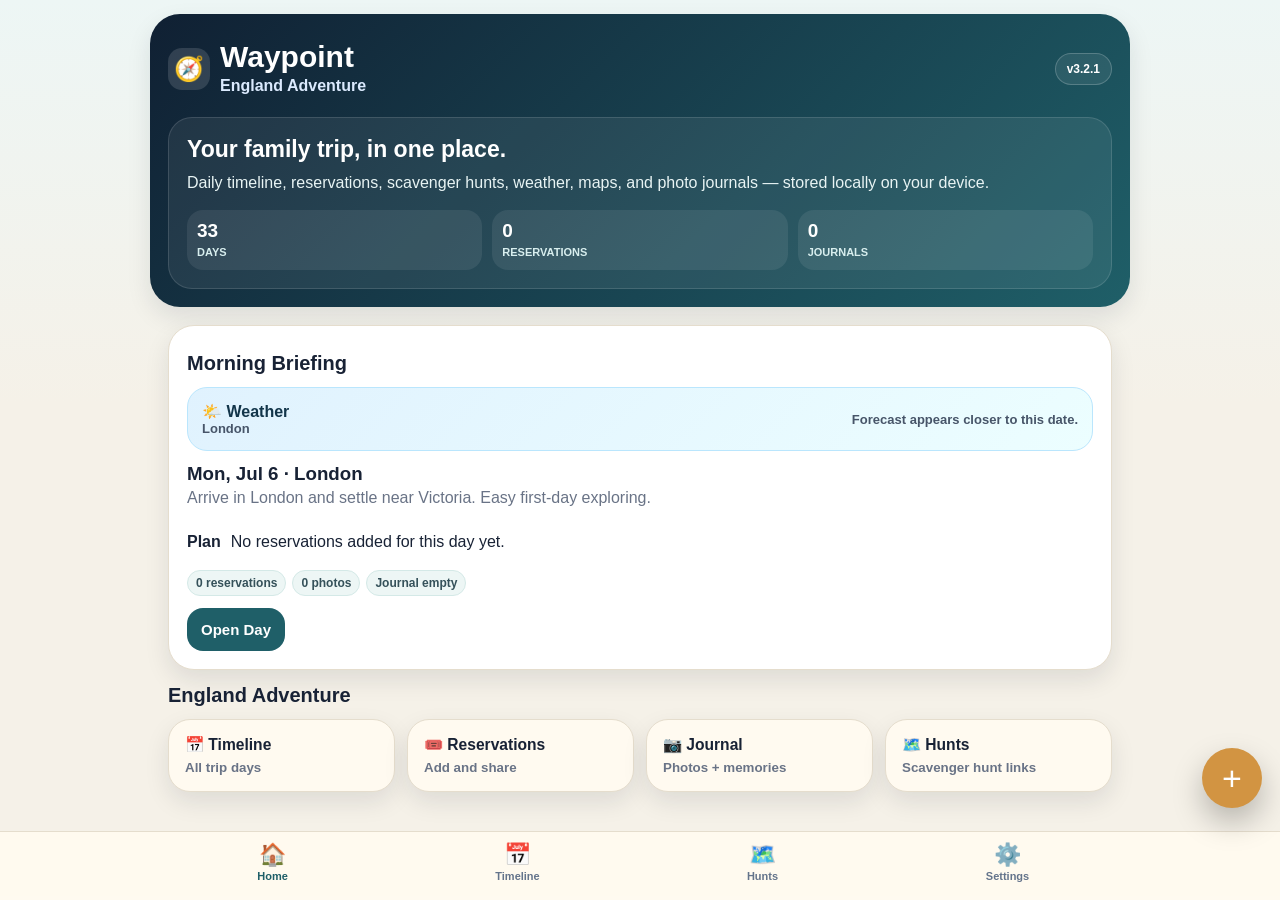
==== commit dc42a845: "Add files via upload" ====
--- a/index.html
+++ b/index.html
@@ -11,21 +11,21 @@
 @media(min-width:720px){.grid{grid-template-columns:repeat(4,1fr)}.hero{margin-top:14px;border-radius:30px}.modal{align-items:center}.sheet{border-radius:28px;max-height:82vh}.photoThumb img{height:140px}}
 </style>
 </head><body><div class="app">
-<header class="hero"><div class="top"><div class="logo"><div class="mark">🧭</div><div class="title"><h1>Waypoint</h1><p>England Adventure</p></div></div><div class="pill">v3.2</div></div><div class="heroCard"><h2>Your family trip, in one place.</h2><p>Daily timeline, reservations, scavenger hunts, weather, maps, and photo journals — stored locally on your device.</p><div class="stats"><div class="stat"><b id="daysCount">33</b><span>DAYS</span></div><div class="stat"><b id="resCount">0</b><span>RESERVATIONS</span></div><div class="stat"><b id="journalCount">0</b><span>JOURNALS</span></div></div></div></header>
+<header class="hero"><div class="top"><div class="logo"><div class="mark">🧭</div><div class="title"><h1>Waypoint</h1><p>England Adventure</p></div></div><div class="pill">v3.2.1</div></div><div class="heroCard"><h2>Your family trip, in one place.</h2><p>Daily timeline, reservations, scavenger hunts, weather, maps, and photo journals — stored locally on your device.</p><div class="stats"><div class="stat"><b id="daysCount">33</b><span>DAYS</span></div><div class="stat"><b id="resCount">0</b><span>RESERVATIONS</span></div><div class="stat"><b id="journalCount">0</b><span>JOURNALS</span></div></div></div></header>
 <main>
 <section id="home" class="screen active"><div class="section"><div class="bigCard"><h2>Morning Briefing</h2><div id="todayCard"></div></div><h2>England Adventure</h2><div class="grid"><button class="card" onclick="show('timeline')"><h3>📅 Timeline</h3><p>All trip days</p></button><button class="card" onclick="show('reservations')"><h3>🎟️ Reservations</h3><p>Add and share</p></button><button class="card" onclick="show('journal')"><h3>📷 Journal</h3><p>Photos + memories</p></button><button class="card" onclick="show('family')"><h3>🗺️ Hunts</h3><p>Scavenger hunt links</p></button></div></div></section>
 <section id="timeline" class="screen"><div class="section"><h2>Trip Timeline</h2><div class="notice">Tap any day to add reservations, journal notes, photos, and map details.</div><div class="timeline" id="timelineList" style="margin-top:14px"></div></div></section>
 <section id="reservations" class="screen"><div class="section"><h2>Reservations</h2><button class="btn full" onclick="openRes()">＋ Add Reservation</button><div id="resList" style="margin-top:12px"></div></div></section>
 <section id="journal" class="screen"><div class="section"><h2>Photo Journal</h2><div class="notice">Photos, captions, favorites, and memories stay on this device unless you export a backup.</div><div id="journalList" style="margin-top:12px"></div></div></section>
 <section id="family" class="screen"><div class="section"><h2>Scavenger Hunts</h2><a class="tool" href="Everley_Hunt_GALLERY.html"><div class="emoji">👑</div><div><b>Everley's Royal Treasure Hunt</b><span>Open her interactive hunt</span></div></a><a class="tool" href="Ethan_Hunt_GALLERY.html"><div class="emoji">⚔️</div><div><b>Ethan's England Hunt</b><span>Open his interactive hunt</span></div></a><a class="tool" href="Elizabeth_Hunt_GALLERY.html"><div class="emoji">👸</div><div><b>Elizabeth's England Hunt</b><span>Open her interactive hunt</span></div></a></div></section>
-<section id="settings" class="screen"><div class="section"><h2>Settings & Sharing</h2><div class="bigCard"><h3>Local-only storage</h3><p>Your reservations, journals, captions, photos, and notes are stored in this browser on this device.</p><button class="btn" onclick="exportData()">⬇ Export Backup</button> <label class="btn secondary" style="margin-top:8px"><input type="file" accept="application/json" onchange="importData(event)" style="display:none">⬆ Import Backup</label></div><div class="bigCard"><h3>Before updating Waypoint</h3><p>Create a backup before each upgrade. Send that backup to Julie if you want her phone to match yours.</p><button class="btn gold" onclick="exportData('Waypoint-Pre-Update-Backup.json')">Create Upgrade Backup</button></div><div class="bigCard"><h3>About Waypoint</h3><p><b>Version 3.2 — Memories + Maps</b></p><ul class="releaseList"><li>Floating + preserved</li><li>Weather preserved</li><li>Scavenger hunt links preserved</li><li>Photo Journal 2.0 added</li><li>Apple Maps / Google Maps buttons added</li><li>Export / import backup preserved</li></ul></div><div class="bigCard"><h3>Share with Julie</h3><p>Export a backup, AirDrop or send it to Julie, then import it on her phone inside Waypoint.</p></div></div></section>
+<section id="settings" class="screen"><div class="section"><h2>Settings & Sharing</h2><div class="bigCard"><h3>Local-only storage</h3><p>Your reservations, journals, captions, photos, and notes are stored in this browser on this device.</p><button class="btn" onclick="exportData()">⬇ Export Backup</button> <label class="btn secondary" style="margin-top:8px"><input type="file" accept="application/json" onchange="importData(event)" style="display:none">⬆ Import Backup</label></div><div class="bigCard"><h3>Before updating Waypoint</h3><p>Create a backup before each upgrade. Send that backup to Julie if you want her phone to match yours.</p><button class="btn gold" onclick="exportData('Waypoint-Pre-Update-Backup.json')">Create Upgrade Backup</button></div><div class="bigCard"><h3>About Waypoint</h3><p><b>Version 3.2.1 — Reservation Edit Fix</b></p><ul class="releaseList"><li>Floating + preserved</li><li>Weather preserved</li><li>Scavenger hunt links preserved</li><li>Photo Journal 2.0 added</li><li>Apple Maps / Google Maps buttons added</li><li>Reservations can be edited from the daily timeline</li><li>Reservations can be deleted after saving</li><li>Export / import backup preserved</li></ul></div><div class="bigCard"><h3>Share with Julie</h3><p>Export a backup, AirDrop or send it to Julie, then import it on her phone inside Waypoint.</p></div></div></section>
 </main></div>
 <nav class="tabs"><div class="tabsInner"><div class="tab active" onclick="show('home')"><div>🏠</div>Home</div><div class="tab" onclick="show('timeline')"><div>📅</div>Timeline</div><div class="tab" onclick="show('family')"><div>🗺️</div>Hunts</div><div class="tab" onclick="show('settings')"><div>⚙️</div>Settings</div></div></nav>
 <button class="fab" onclick="openQuickAdd()" aria-label="Add">+</button>
 <div class="modal" id="actionModal"><div class="sheet"><div class="sheetHead"><h2>Add to Waypoint</h2><button class="x" onclick="closeModal('actionModal')">×</button></div><div class="actionGrid"><button class="actionBtn" onclick="quickReservation()">🎟️ Add Reservation<span>Restaurant, ticket, hotel, parking, train, or activity</span></button><button class="actionBtn" onclick="quickJournal()">📷 Add Journal Entry<span>Add notes, favorite memory, captions, and photos</span></button><button class="actionBtn" onclick="show('timeline');closeModal('actionModal')">📅 Open Timeline<span>Choose a specific day</span></button></div></div></div>
 <div class="modal" id="dayModal"><div class="sheet"><div class="sheetHead"><h2 id="dayTitle"></h2><button class="x" onclick="closeModal('dayModal')">×</button></div><div id="dayBody"></div></div></div>
 <div class="modal" id="photoModal"><div class="sheet"><div class="sheetHead"><h2 id="photoTitle">Photo</h2><button class="x" onclick="closeModal('photoModal')">×</button></div><div id="photoBody"></div></div></div>
-<div class="modal" id="resModal"><div class="sheet"><div class="sheetHead"><h2>Add Reservation</h2><button class="x" onclick="closeModal('resModal')">×</button></div><form onsubmit="saveRes(event)"><input type="hidden" id="resId"><div class="field"><label>Type</label><select id="resType"><option>🍽️ Restaurant</option><option>🏨 Hotel</option><option>🎟️ Attraction</option><option>🚆 Train</option><option>✈️ Flight</option><option>🚗 Parking</option><option>🥾 Hike</option><option>🎣 Fishing</option><option>📌 Other</option></select></div><div class="field"><label>Name</label><input id="resName" required placeholder="Guy Fawkes Inn"></div><div class="row"><div class="field"><label>Date</label><input id="resDate" type="date" required></div><div class="field"><label>Time</label><input id="resTime" type="time"></div></div><div class="field"><label>Location / address</label><input id="resLocation" placeholder="York city center"></div><div class="field"><label>Confirmation number</label><input id="resConfirm" placeholder="Optional"></div><div class="field"><label>Link</label><input id="resLink" type="url" placeholder="https://"></div><div class="field"><label>Notes</label><textarea id="resNotes"></textarea></div><button class="btn full" type="submit">Save Reservation</button></form></div></div>
+<div class="modal" id="resModal"><div class="sheet"><div class="sheetHead"><h2 id="resModalTitle">Add Reservation</h2><button class="x" onclick="closeModal('resModal')">×</button></div><form onsubmit="saveRes(event)"><input type="hidden" id="resId"><div class="field"><label>Type</label><select id="resType"><option>🍽️ Restaurant</option><option>🏨 Hotel</option><option>🎟️ Attraction</option><option>🚆 Train</option><option>✈️ Flight</option><option>🚗 Parking</option><option>🥾 Hike</option><option>🎣 Fishing</option><option>📌 Other</option></select></div><div class="field"><label>Name</label><input id="resName" required placeholder="Guy Fawkes Inn"></div><div class="row"><div class="field"><label>Date</label><input id="resDate" type="date" required></div><div class="field"><label>Time</label><input id="resTime" type="time"></div></div><div class="field"><label>Location / address</label><input id="resLocation" placeholder="York city center"></div><div class="field"><label>Confirmation number</label><input id="resConfirm" placeholder="Optional"></div><div class="field"><label>Link</label><input id="resLink" type="url" placeholder="https://"></div><div class="field"><label>Notes</label><textarea id="resNotes"></textarea></div><button class="btn full" type="submit">Save Reservation</button></form></div></div>
 <script>
 const tripDays=[['2026-07-06','London','Arrive in London and settle near Victoria. Easy first-day exploring.'],['2026-07-07','London','Westminster, classic London landmarks, and relaxed walking.'],['2026-07-08','London','Historic London, pubs, markets, and family wandering.'],['2026-07-09','London','Warner Bros. Studio Tour / Harry Potter day.'],['2026-07-10','London','Final full London day and favorite stops.'],['2026-07-11','Cambridge','Travel to Cambridge. Punting, colleges, and riverside exploring.'],['2026-07-12','Cambridge','Sunday in Cambridge with historic center and relaxed family time.'],['2026-07-13','York','Travel to York. Elizabeth birthday dinner day.'],['2026-07-14','York','York Minster, Shambles, walls, history, and ghostly fun.'],['2026-07-15','York','Another York night / flexible exploration day.'],['2026-07-16','Whitby','Whitby, abbey, harbor, and coastal atmosphere.'],['2026-07-17','Yorkshire Dales','Arrive in the Dales. Village walks and settle in.'],['2026-07-18','Yorkshire Dales','Dales hiking and scenic villages.'],['2026-07-19','Yorkshire Dales','Sunday roast / relaxed Dales day.'],['2026-07-20','Yorkshire Dales','Waterfalls, stone bridges, and countryside exploring.'],['2026-07-21','Yorkshire Dales','Adventure day: hikes, viewpoints, or fishing.'],['2026-07-22','Yorkshire Dales','Dales villages and family walk.'],['2026-07-23','Yorkshire Dales','Final full Dales day.'],['2026-07-24','Yorkshire Dales','Pack, relax, and prepare for Cotswolds.'],['2026-07-25','Cotswolds','Travel to the Cotswolds. Settle in and explore.'],['2026-07-26','Cotswolds','North Cotswolds villages and walking.'],['2026-07-27','Cotswolds','Broadway / Chipping Campden style exploring.'],['2026-07-28','Cotswolds','Family day, scenic walks, and local food.'],['2026-07-29','Cotswolds','Diddly Squat / countryside day.'],['2026-07-30','Cotswolds','Fishing, villages, or flexible adventure.'],['2026-07-31','Cotswolds','Final full Cotswolds day.'],['2026-08-01','Castle Combe','Move to Castle Combe area. Village atmosphere.'],['2026-08-02','Castle Combe','Castle Combe and nearby villages.'],['2026-08-03','Castle Combe','Bradford-on-Avon / Bath area option.'],['2026-08-04','Castle Combe','Final Castle Combe area day.'],['2026-08-05','Castle Combe','Flexible buffer day before Winchester.'],['2026-08-06','Winchester','Winchester, Great Hall, St Catherine’s Hill, final night.'],['2026-08-07','Travel Home','Fly home.']];
 const K='waypoint3';let db=load();
@@ -45,11 +45,11 @@
 function renderJournals(){let el=document.getElementById('journalList');el.innerHTML=tripDays.map(d=>{let j=db.journals[d[0]]||{};if(!j.text && !j.photos?.length)return '';let fp=favPhoto(j);return `<div class="listItem" onclick="openDay('${d[0]}')"><b>${fmt(d[0])} · ${d[1]}</b><span>${j.text?j.text.slice(0,115):'Photos only'}</span>${fp?`<div class="heroPhoto"><img src="${photoSrc(fp)}"><div class="caption">${photoCap(fp)||'Photo of the day'}</div></div>`:''}<div class="chips"><span class="chip">${j.photos?.length||0} photos</span><span class="chip">${j.favorite?'Favorite memory ✓':'Memory open'}</span></div></div>`}).join('')||'<div class="empty">No journal entries yet.</div>'}
 function mapQuery(q){return encodeURIComponent(q||'')}function mapButtons(q){if(!q)return '';return `<div class="mapBtns"><a class="btn secondary" target="_blank" href="https://maps.apple.com/?q=${mapQuery(q)}">Apple Maps</a><a class="btn secondary" target="_blank" href="https://www.google.com/maps/search/?api=1&query=${mapQuery(q)}">Google Maps</a></div>`}
 function renderPhotoGrid(date,j){let photos=j.photos||[];if(!photos.length)return '<div class="empty">No photos yet. Add a few from your camera roll.</div>';return `<div class="photoGrid">${photos.map((p,i)=>`<div class="photoThumb"><span class="star">${p.favorite?'⭐':'📷'}</span><img src="${photoSrc(p)}" onclick="openPhoto('${date}',${i})"><div class="photoCap">${photoCap(p)||'No caption yet'}</div><div class="photoActions"><button class="miniBtn" onclick="event.stopPropagation();setFavPhoto('${date}',${i})">Favorite</button><button class="miniBtn" onclick="event.stopPropagation();captionPhoto('${date}',${i})">Caption</button><button class="miniBtn" onclick="event.stopPropagation();movePhoto('${date}',${i},-1)">↑</button><button class="miniBtn" onclick="event.stopPropagation();movePhoto('${date}',${i},1)">↓</button><button class="miniBtn danger" onclick="event.stopPropagation();deletePhoto('${date}',${i})">Delete</button><button class="miniBtn" onclick="event.stopPropagation();openPhoto('${date}',${i})">Open</button></div></div>`).join('')}</div>`}
-function openDay(date){let d=dayData(date);let res=itemsFor(date);let j=db.journals[date]||{text:'',favorite:'',funny:'',meal:'',mood:'',photos:[]};let fp=favPhoto(j);document.getElementById('dayTitle').textContent=`${full(date)} · ${d[1]}`;document.getElementById('dayBody').innerHTML=`<div id="dayWeather"><div class="weatherBox">Loading weather for ${d[1]}...</div></div><div class="notice">${d[2]}</div><div class="mapCard"><b>🗺️ Maps for ${d[1]}</b><span style="display:block;color:var(--muted);font-size:13px;margin-top:4px">Open navigation for today's destination.</span>${mapButtons(d[1])}<div class="field"><label>Parking / walking notes</label><textarea id="mapNotes">${j.mapNotes||''}</textarea></div></div><h3>Timeline</h3>${res.length?res.map(r=>`<div class="listItem"><b>${r.time||'Anytime'} · ${r.type} ${r.name}</b><span>${r.location||''}${r.confirm?' · Confirmation: '+r.confirm:''}</span>${mapButtons(r.location||r.name)}</div>`).join(''):'<div class="empty">No reservations for this day yet.</div>'}<button class="btn" onclick="openRes('${date}')">＋ Add Reservation to this Day</button><h3>Photo Journal</h3>${fp?`<div class="heroPhoto"><img src="${photoSrc(fp)}"><div class="caption">⭐ ${photoCap(fp)||'Photo of the Day'}</div></div>`:''}<div class="field"><label>Add photos</label><input type="file" accept="image/*" multiple onchange="addPhotos(event,'${date}')"></div>${renderPhotoGrid(date,j)}<h3>Journal</h3><div class="field"><label>What happened today?</label><textarea id="jText">${j.text||''}</textarea></div><div class="field"><label>Favorite memory</label><input id="jFav" value="${j.favorite||''}"></div><div class="field"><label>Funniest moment</label><input id="jFunny" value="${j.funny||''}"></div><div class="field"><label>Best meal</label><input id="jMeal" value="${j.meal||''}"></div><div class="field"><label>Mood / vibe</label><input id="jMood" value="${j.mood||''}" placeholder="Relaxed, adventurous, rainy, magical..."></div><button class="btn full" style="margin-top:12px" onclick="saveJournal('${date}')">Save Journal</button>`;document.getElementById('dayModal').classList.add('show');fillWeather('dayWeather',date,d[1])}
+function openDay(date){let d=dayData(date);let res=itemsFor(date);let j=db.journals[date]||{text:'',favorite:'',funny:'',meal:'',mood:'',photos:[]};let fp=favPhoto(j);document.getElementById('dayTitle').textContent=`${full(date)} · ${d[1]}`;document.getElementById('dayBody').innerHTML=`<div id="dayWeather"><div class="weatherBox">Loading weather for ${d[1]}...</div></div><div class="notice">${d[2]}</div><div class="mapCard"><b>🗺️ Maps for ${d[1]}</b><span style="display:block;color:var(--muted);font-size:13px;margin-top:4px">Open navigation for today's destination.</span>${mapButtons(d[1])}<div class="field"><label>Parking / walking notes</label><textarea id="mapNotes">${j.mapNotes||''}</textarea></div></div><h3>Timeline</h3>${res.length?res.map(r=>`<div class="listItem"><b>${r.time||'Anytime'} · ${r.type} ${r.name}</b><span>${r.location||''}${r.confirm?' · Confirmation: '+r.confirm:''}</span>${r.notes?`<span>${r.notes}</span>`:''}${mapButtons(r.location||r.name)}<div class="chips"><button class="btn secondary" onclick="editRes('${r.id}')">Edit</button><button class="btn danger" onclick="delRes('${r.id}')">Delete</button></div></div>`).join(''):'<div class="empty">No reservations for this day yet.</div>'}<button class="btn" onclick="openRes('${date}')">＋ Add Reservation to this Day</button><h3>Photo Journal</h3>${fp?`<div class="heroPhoto"><img src="${photoSrc(fp)}"><div class="caption">⭐ ${photoCap(fp)||'Photo of the Day'}</div></div>`:''}<div class="field"><label>Add photos</label><input type="file" accept="image/*" multiple onchange="addPhotos(event,'${date}')"></div>${renderPhotoGrid(date,j)}<h3>Journal</h3><div class="field"><label>What happened today?</label><textarea id="jText">${j.text||''}</textarea></div><div class="field"><label>Favorite memory</label><input id="jFav" value="${j.favorite||''}"></div><div class="field"><label>Funniest moment</label><input id="jFunny" value="${j.funny||''}"></div><div class="field"><label>Best meal</label><input id="jMeal" value="${j.meal||''}"></div><div class="field"><label>Mood / vibe</label><input id="jMood" value="${j.mood||''}" placeholder="Relaxed, adventurous, rainy, magical..."></div><button class="btn full" style="margin-top:12px" onclick="saveJournal('${date}')">Save Journal</button>`;document.getElementById('dayModal').classList.add('show');fillWeather('dayWeather',date,d[1])}
 function saveJournal(date){db.journals[date]=db.journals[date]||{photos:[]};db.journals[date].text=document.getElementById('jText')?.value||'';db.journals[date].favorite=document.getElementById('jFav')?.value||'';db.journals[date].funny=document.getElementById('jFunny')?.value||'';db.journals[date].meal=document.getElementById('jMeal')?.value||'';db.journals[date].mood=document.getElementById('jMood')?.value||'';db.journals[date].mapNotes=document.getElementById('mapNotes')?.value||'';save();openDay(date)}
 function addPhotos(e,date){let files=[...e.target.files];if(!files.length)return;db.journals[date]=db.journals[date]||{photos:[]};db.journals[date].photos=db.journals[date].photos||[];let left=files.length;files.forEach(f=>{let r=new FileReader();r.onload=ev=>{db.journals[date].photos.push({id:crypto.randomUUID?crypto.randomUUID():'p'+Date.now()+Math.random(),src:ev.target.result,caption:'',favorite:false});if(--left===0){save();openDay(date)}};r.readAsDataURL(f)})}
 function setFavPhoto(date,i){let j=db.journals[date];if(!j)return;j.photos.forEach((p,idx)=>p.favorite=idx===i);save();openDay(date)}function captionPhoto(date,i){let j=db.journals[date];let p=j?.photos?.[i];if(!p)return;let cap=prompt('Photo caption:',photoCap(p));if(cap!==null){p.caption=cap;save();openDay(date)}}function movePhoto(date,i,dir){let j=db.journals[date];if(!j)return;let n=i+dir;if(n<0||n>=j.photos.length)return;[j.photos[i],j.photos[n]]=[j.photos[n],j.photos[i]];save();openDay(date)}function deletePhoto(date,i){if(!confirm('Delete this photo from this journal entry?'))return;db.journals[date].photos.splice(i,1);save();openDay(date)}function openPhoto(date,i){let d=dayData(date);let p=db.journals[date]?.photos?.[i];if(!p)return;document.getElementById('photoTitle').textContent=`${fmt(date)} · ${d[1]}`;document.getElementById('photoBody').innerHTML=`<img class="lightboxImg" src="${photoSrc(p)}"><div class="field"><label>Caption</label><input id="lightCap" value="${photoCap(p)}"></div><div class="chips"><button class="btn secondary" onclick="document.getElementById('lightCap').value=document.getElementById('lightCap').value;db.journals['${date}'].photos[${i}].caption=document.getElementById('lightCap').value;save();closeModal('photoModal');openDay('${date}')">Save Caption</button><button class="btn gold" onclick="setFavPhoto('${date}',${i});closeModal('photoModal')">Make Photo of the Day</button></div>`;document.getElementById('photoModal').classList.add('show')}
-function openRes(date=''){document.getElementById('resId').value='';document.getElementById('resType').value='🍽️ Restaurant';document.getElementById('resName').value='';document.getElementById('resDate').value=date;document.getElementById('resTime').value='';document.getElementById('resLocation').value=dayData(date)?.[1]||'';document.getElementById('resConfirm').value='';document.getElementById('resLink').value='';document.getElementById('resNotes').value='';document.getElementById('resModal').classList.add('show')}function editRes(id){let r=db.reservations.find(x=>x.id===id);if(!r)return;document.getElementById('resId').value=r.id;document.getElementById('resType').value=r.type;document.getElementById('resName').value=r.name;document.getElementById('resDate').value=r.date;document.getElementById('resTime').value=r.time||'';document.getElementById('resLocation').value=r.location||'';document.getElementById('resConfirm').value=r.confirm||'';document.getElementById('resLink').value=r.link||'';document.getElementById('resNotes').value=r.notes||'';document.getElementById('resModal').classList.add('show')}function saveRes(e){e.preventDefault();let id=document.getElementById('resId').value||(crypto.randomUUID?crypto.randomUUID():'r'+Date.now());let r={id,type:resType.value,name:resName.value,date:resDate.value,time:resTime.value,location:resLocation.value,confirm:resConfirm.value,link:resLink.value,notes:resNotes.value};let i=db.reservations.findIndex(x=>x.id===id);if(i>=0)db.reservations[i]=r;else db.reservations.push(r);closeModal('resModal');save()}function delRes(id){if(confirm('Delete this reservation?')){db.reservations=db.reservations.filter(r=>r.id!==id);save()}}function closeModal(id){document.getElementById(id).classList.remove('show')}
+function openRes(date=''){document.getElementById('resModalTitle').textContent='Add Reservation';document.getElementById('resId').value='';document.getElementById('resType').value='🍽️ Restaurant';document.getElementById('resName').value='';document.getElementById('resDate').value=date;document.getElementById('resTime').value='';document.getElementById('resLocation').value=dayData(date)?.[1]||'';document.getElementById('resConfirm').value='';document.getElementById('resLink').value='';document.getElementById('resNotes').value='';document.getElementById('resModal').classList.add('show')}function editRes(id){let r=db.reservations.find(x=>x.id===id);if(!r)return;document.getElementById('resModalTitle').textContent='Edit Reservation';document.getElementById('resId').value=r.id;document.getElementById('resType').value=r.type;document.getElementById('resName').value=r.name;document.getElementById('resDate').value=r.date;document.getElementById('resTime').value=r.time||'';document.getElementById('resLocation').value=r.location||'';document.getElementById('resConfirm').value=r.confirm||'';document.getElementById('resLink').value=r.link||'';document.getElementById('resNotes').value=r.notes||'';document.getElementById('resModal').classList.add('show')}function saveRes(e){e.preventDefault();let id=document.getElementById('resId').value||(crypto.randomUUID?crypto.randomUUID():'r'+Date.now());let r={id,type:resType.value,name:resName.value,date:resDate.value,time:resTime.value,location:resLocation.value,confirm:resConfirm.value,link:resLink.value,notes:resNotes.value};let i=db.reservations.findIndex(x=>x.id===id);if(i>=0)db.reservations[i]=r;else db.reservations.push(r);closeModal('resModal');save()}function delRes(id){if(confirm('Delete this reservation?')){db.reservations=db.reservations.filter(r=>r.id!==id);save();if(document.getElementById('dayModal').classList.contains('show')){closeModal('dayModal')}}}function closeModal(id){document.getElementById(id).classList.remove('show')}
 function openQuickAdd(){document.getElementById('actionModal').classList.add('show')}function quickReservation(){let d=nextTripDay();closeModal('actionModal');openRes(d[0])}function quickJournal(){let d=nextTripDay();closeModal('actionModal');openDay(d[0]);setTimeout(()=>{let t=document.getElementById('jText');if(t)t.focus()},250)}
 function exportData(filename='Waypoint-England-Backup.json'){let blob=new Blob([JSON.stringify(db,null,2)],{type:'application/json'});let a=document.createElement('a');a.href=URL.createObjectURL(blob);a.download=filename;a.click()}function importData(e){let f=e.target.files[0];if(!f)return;let r=new FileReader();r.onload=ev=>{try{db=JSON.parse(ev.target.result);normalize();save();alert('Backup imported.')}catch(err){alert('Could not import this file.')}};r.readAsText(f)}normalize();render();if('serviceWorker'in navigator){navigator.serviceWorker.register('sw.js').catch(()=>{})}
 </script></body></html>
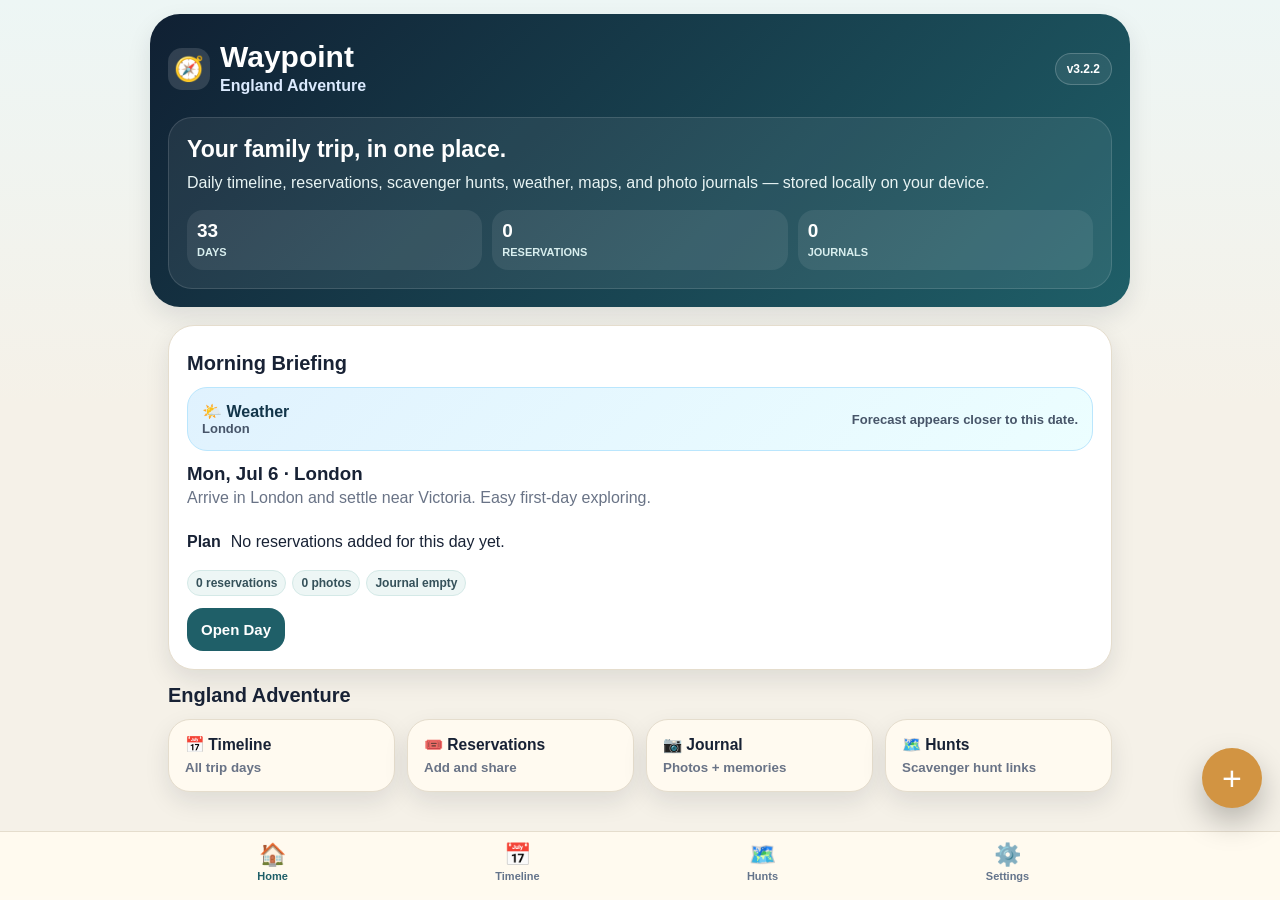
==== commit 13e47613: "Add files via upload" ====
--- a/index.html
+++ b/index.html
@@ -11,7 +11,7 @@
 @media(min-width:720px){.grid{grid-template-columns:repeat(4,1fr)}.hero{margin-top:14px;border-radius:30px}.modal{align-items:center}.sheet{border-radius:28px;max-height:82vh}.photoThumb img{height:140px}}
 </style>
 </head><body><div class="app">
-<header class="hero"><div class="top"><div class="logo"><div class="mark">🧭</div><div class="title"><h1>Waypoint</h1><p>England Adventure</p></div></div><div class="pill">v3.2.1</div></div><div class="heroCard"><h2>Your family trip, in one place.</h2><p>Daily timeline, reservations, scavenger hunts, weather, maps, and photo journals — stored locally on your device.</p><div class="stats"><div class="stat"><b id="daysCount">33</b><span>DAYS</span></div><div class="stat"><b id="resCount">0</b><span>RESERVATIONS</span></div><div class="stat"><b id="journalCount">0</b><span>JOURNALS</span></div></div></div></header>
+<header class="hero"><div class="top"><div class="logo"><div class="mark">🧭</div><div class="title"><h1>Waypoint</h1><p>England Adventure</p></div></div><div class="pill">v3.2.2</div></div><div class="heroCard"><h2>Your family trip, in one place.</h2><p>Daily timeline, reservations, scavenger hunts, weather, maps, and photo journals — stored locally on your device.</p><div class="stats"><div class="stat"><b id="daysCount">33</b><span>DAYS</span></div><div class="stat"><b id="resCount">0</b><span>RESERVATIONS</span></div><div class="stat"><b id="journalCount">0</b><span>JOURNALS</span></div></div></div></header>
 <main>
 <section id="home" class="screen active"><div class="section"><div class="bigCard"><h2>Morning Briefing</h2><div id="todayCard"></div></div><h2>England Adventure</h2><div class="grid"><button class="card" onclick="show('timeline')"><h3>📅 Timeline</h3><p>All trip days</p></button><button class="card" onclick="show('reservations')"><h3>🎟️ Reservations</h3><p>Add and share</p></button><button class="card" onclick="show('journal')"><h3>📷 Journal</h3><p>Photos + memories</p></button><button class="card" onclick="show('family')"><h3>🗺️ Hunts</h3><p>Scavenger hunt links</p></button></div></div></section>
 <section id="timeline" class="screen"><div class="section"><h2>Trip Timeline</h2><div class="notice">Tap any day to add reservations, journal notes, photos, and map details.</div><div class="timeline" id="timelineList" style="margin-top:14px"></div></div></section>
@@ -46,7 +46,7 @@
 function mapQuery(q){return encodeURIComponent(q||'')}function mapButtons(q){if(!q)return '';return `<div class="mapBtns"><a class="btn secondary" target="_blank" href="https://maps.apple.com/?q=${mapQuery(q)}">Apple Maps</a><a class="btn secondary" target="_blank" href="https://www.google.com/maps/search/?api=1&query=${mapQuery(q)}">Google Maps</a></div>`}
 function renderPhotoGrid(date,j){let photos=j.photos||[];if(!photos.length)return '<div class="empty">No photos yet. Add a few from your camera roll.</div>';return `<div class="photoGrid">${photos.map((p,i)=>`<div class="photoThumb"><span class="star">${p.favorite?'⭐':'📷'}</span><img src="${photoSrc(p)}" onclick="openPhoto('${date}',${i})"><div class="photoCap">${photoCap(p)||'No caption yet'}</div><div class="photoActions"><button class="miniBtn" onclick="event.stopPropagation();setFavPhoto('${date}',${i})">Favorite</button><button class="miniBtn" onclick="event.stopPropagation();captionPhoto('${date}',${i})">Caption</button><button class="miniBtn" onclick="event.stopPropagation();movePhoto('${date}',${i},-1)">↑</button><button class="miniBtn" onclick="event.stopPropagation();movePhoto('${date}',${i},1)">↓</button><button class="miniBtn danger" onclick="event.stopPropagation();deletePhoto('${date}',${i})">Delete</button><button class="miniBtn" onclick="event.stopPropagation();openPhoto('${date}',${i})">Open</button></div></div>`).join('')}</div>`}
 function openDay(date){let d=dayData(date);let res=itemsFor(date);let j=db.journals[date]||{text:'',favorite:'',funny:'',meal:'',mood:'',photos:[]};let fp=favPhoto(j);document.getElementById('dayTitle').textContent=`${full(date)} · ${d[1]}`;document.getElementById('dayBody').innerHTML=`<div id="dayWeather"><div class="weatherBox">Loading weather for ${d[1]}...</div></div><div class="notice">${d[2]}</div><div class="mapCard"><b>🗺️ Maps for ${d[1]}</b><span style="display:block;color:var(--muted);font-size:13px;margin-top:4px">Open navigation for today's destination.</span>${mapButtons(d[1])}<div class="field"><label>Parking / walking notes</label><textarea id="mapNotes">${j.mapNotes||''}</textarea></div></div><h3>Timeline</h3>${res.length?res.map(r=>`<div class="listItem"><b>${r.time||'Anytime'} · ${r.type} ${r.name}</b><span>${r.location||''}${r.confirm?' · Confirmation: '+r.confirm:''}</span>${r.notes?`<span>${r.notes}</span>`:''}${mapButtons(r.location||r.name)}<div class="chips"><button class="btn secondary" onclick="editRes('${r.id}')">Edit</button><button class="btn danger" onclick="delRes('${r.id}')">Delete</button></div></div>`).join(''):'<div class="empty">No reservations for this day yet.</div>'}<button class="btn" onclick="openRes('${date}')">＋ Add Reservation to this Day</button><h3>Photo Journal</h3>${fp?`<div class="heroPhoto"><img src="${photoSrc(fp)}"><div class="caption">⭐ ${photoCap(fp)||'Photo of the Day'}</div></div>`:''}<div class="field"><label>Add photos</label><input type="file" accept="image/*" multiple onchange="addPhotos(event,'${date}')"></div>${renderPhotoGrid(date,j)}<h3>Journal</h3><div class="field"><label>What happened today?</label><textarea id="jText">${j.text||''}</textarea></div><div class="field"><label>Favorite memory</label><input id="jFav" value="${j.favorite||''}"></div><div class="field"><label>Funniest moment</label><input id="jFunny" value="${j.funny||''}"></div><div class="field"><label>Best meal</label><input id="jMeal" value="${j.meal||''}"></div><div class="field"><label>Mood / vibe</label><input id="jMood" value="${j.mood||''}" placeholder="Relaxed, adventurous, rainy, magical..."></div><button class="btn full" style="margin-top:12px" onclick="saveJournal('${date}')">Save Journal</button>`;document.getElementById('dayModal').classList.add('show');fillWeather('dayWeather',date,d[1])}
-function saveJournal(date){db.journals[date]=db.journals[date]||{photos:[]};db.journals[date].text=document.getElementById('jText')?.value||'';db.journals[date].favorite=document.getElementById('jFav')?.value||'';db.journals[date].funny=document.getElementById('jFunny')?.value||'';db.journals[date].meal=document.getElementById('jMeal')?.value||'';db.journals[date].mood=document.getElementById('jMood')?.value||'';db.journals[date].mapNotes=document.getElementById('mapNotes')?.value||'';save();openDay(date)}
+function saveJournal(date){try{db.journals[date]=db.journals[date]||{photos:[]};db.journals[date].text=document.getElementById('jText')?.value||'';db.journals[date].favorite=document.getElementById('jFav')?.value||'';db.journals[date].funny=document.getElementById('jFunny')?.value||'';db.journals[date].meal=document.getElementById('jMeal')?.value||'';db.journals[date].mood=document.getElementById('jMood')?.value||'';db.journals[date].mapNotes=document.getElementById('mapNotes')?.value||'';db.journals[date].updatedAt=new Date().toISOString();save();closeModal('dayModal');alert('Journal saved.')}catch(err){console.error(err);alert('Sorry, the journal did not save. Please try again.')}}
 function addPhotos(e,date){let files=[...e.target.files];if(!files.length)return;db.journals[date]=db.journals[date]||{photos:[]};db.journals[date].photos=db.journals[date].photos||[];let left=files.length;files.forEach(f=>{let r=new FileReader();r.onload=ev=>{db.journals[date].photos.push({id:crypto.randomUUID?crypto.randomUUID():'p'+Date.now()+Math.random(),src:ev.target.result,caption:'',favorite:false});if(--left===0){save();openDay(date)}};r.readAsDataURL(f)})}
 function setFavPhoto(date,i){let j=db.journals[date];if(!j)return;j.photos.forEach((p,idx)=>p.favorite=idx===i);save();openDay(date)}function captionPhoto(date,i){let j=db.journals[date];let p=j?.photos?.[i];if(!p)return;let cap=prompt('Photo caption:',photoCap(p));if(cap!==null){p.caption=cap;save();openDay(date)}}function movePhoto(date,i,dir){let j=db.journals[date];if(!j)return;let n=i+dir;if(n<0||n>=j.photos.length)return;[j.photos[i],j.photos[n]]=[j.photos[n],j.photos[i]];save();openDay(date)}function deletePhoto(date,i){if(!confirm('Delete this photo from this journal entry?'))return;db.journals[date].photos.splice(i,1);save();openDay(date)}function openPhoto(date,i){let d=dayData(date);let p=db.journals[date]?.photos?.[i];if(!p)return;document.getElementById('photoTitle').textContent=`${fmt(date)} · ${d[1]}`;document.getElementById('photoBody').innerHTML=`<img class="lightboxImg" src="${photoSrc(p)}"><div class="field"><label>Caption</label><input id="lightCap" value="${photoCap(p)}"></div><div class="chips"><button class="btn secondary" onclick="document.getElementById('lightCap').value=document.getElementById('lightCap').value;db.journals['${date}'].photos[${i}].caption=document.getElementById('lightCap').value;save();closeModal('photoModal');openDay('${date}')">Save Caption</button><button class="btn gold" onclick="setFavPhoto('${date}',${i});closeModal('photoModal')">Make Photo of the Day</button></div>`;document.getElementById('photoModal').classList.add('show')}
 function openRes(date=''){document.getElementById('resModalTitle').textContent='Add Reservation';document.getElementById('resId').value='';document.getElementById('resType').value='🍽️ Restaurant';document.getElementById('resName').value='';document.getElementById('resDate').value=date;document.getElementById('resTime').value='';document.getElementById('resLocation').value=dayData(date)?.[1]||'';document.getElementById('resConfirm').value='';document.getElementById('resLink').value='';document.getElementById('resNotes').value='';document.getElementById('resModal').classList.add('show')}function editRes(id){let r=db.reservations.find(x=>x.id===id);if(!r)return;document.getElementById('resModalTitle').textContent='Edit Reservation';document.getElementById('resId').value=r.id;document.getElementById('resType').value=r.type;document.getElementById('resName').value=r.name;document.getElementById('resDate').value=r.date;document.getElementById('resTime').value=r.time||'';document.getElementById('resLocation').value=r.location||'';document.getElementById('resConfirm').value=r.confirm||'';document.getElementById('resLink').value=r.link||'';document.getElementById('resNotes').value=r.notes||'';document.getElementById('resModal').classList.add('show')}function saveRes(e){e.preventDefault();let id=document.getElementById('resId').value||(crypto.randomUUID?crypto.randomUUID():'r'+Date.now());let r={id,type:resType.value,name:resName.value,date:resDate.value,time:resTime.value,location:resLocation.value,confirm:resConfirm.value,link:resLink.value,notes:resNotes.value};let i=db.reservations.findIndex(x=>x.id===id);if(i>=0)db.reservations[i]=r;else db.reservations.push(r);closeModal('resModal');save()}function delRes(id){if(confirm('Delete this reservation?')){db.reservations=db.reservations.filter(r=>r.id!==id);save();if(document.getElementById('dayModal').classList.contains('show')){closeModal('dayModal')}}}function closeModal(id){document.getElementById(id).classList.remove('show')}
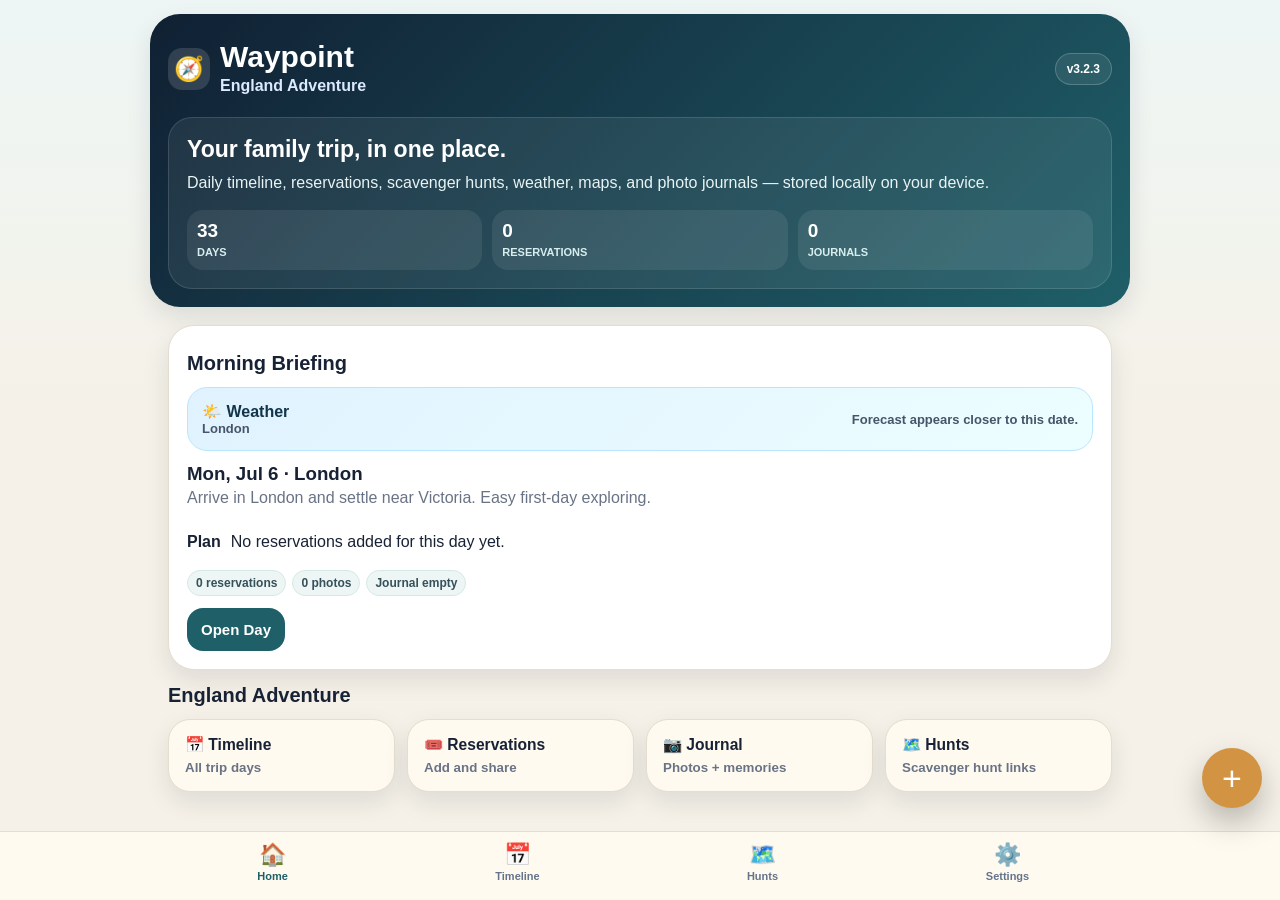
==== commit e5c7b45a: "Add files via upload" ====
--- a/index.html
+++ b/index.html
@@ -11,7 +11,7 @@
 @media(min-width:720px){.grid{grid-template-columns:repeat(4,1fr)}.hero{margin-top:14px;border-radius:30px}.modal{align-items:center}.sheet{border-radius:28px;max-height:82vh}.photoThumb img{height:140px}}
 </style>
 </head><body><div class="app">
-<header class="hero"><div class="top"><div class="logo"><div class="mark">🧭</div><div class="title"><h1>Waypoint</h1><p>England Adventure</p></div></div><div class="pill">v3.2.2</div></div><div class="heroCard"><h2>Your family trip, in one place.</h2><p>Daily timeline, reservations, scavenger hunts, weather, maps, and photo journals — stored locally on your device.</p><div class="stats"><div class="stat"><b id="daysCount">33</b><span>DAYS</span></div><div class="stat"><b id="resCount">0</b><span>RESERVATIONS</span></div><div class="stat"><b id="journalCount">0</b><span>JOURNALS</span></div></div></div></header>
+<header class="hero"><div class="top"><div class="logo"><div class="mark">🧭</div><div class="title"><h1>Waypoint</h1><p>England Adventure</p></div></div><div class="pill">v3.2.3</div></div><div class="heroCard"><h2>Your family trip, in one place.</h2><p>Daily timeline, reservations, scavenger hunts, weather, maps, and photo journals — stored locally on your device.</p><div class="stats"><div class="stat"><b id="daysCount">33</b><span>DAYS</span></div><div class="stat"><b id="resCount">0</b><span>RESERVATIONS</span></div><div class="stat"><b id="journalCount">0</b><span>JOURNALS</span></div></div></div></header>
 <main>
 <section id="home" class="screen active"><div class="section"><div class="bigCard"><h2>Morning Briefing</h2><div id="todayCard"></div></div><h2>England Adventure</h2><div class="grid"><button class="card" onclick="show('timeline')"><h3>📅 Timeline</h3><p>All trip days</p></button><button class="card" onclick="show('reservations')"><h3>🎟️ Reservations</h3><p>Add and share</p></button><button class="card" onclick="show('journal')"><h3>📷 Journal</h3><p>Photos + memories</p></button><button class="card" onclick="show('family')"><h3>🗺️ Hunts</h3><p>Scavenger hunt links</p></button></div></div></section>
 <section id="timeline" class="screen"><div class="section"><h2>Trip Timeline</h2><div class="notice">Tap any day to add reservations, journal notes, photos, and map details.</div><div class="timeline" id="timelineList" style="margin-top:14px"></div></div></section>
@@ -34,7 +34,10 @@
 function fRound(n){return Math.round(Number(n))}function withinForecast(date){let target=new Date(date+'T12:00:00');let now=new Date();let start=new Date(now.getFullYear(),now.getMonth(),now.getDate()-1);let end=new Date(now.getFullYear(),now.getMonth(),now.getDate()+16);return target>=start&&target<=end}
 async function weatherHTML(date,loc){let p=places[loc]||places.London;if(!withinForecast(date))return `<div class="weatherBox"><div class="weatherTop"><div><b>🌤️ Weather</b><div class="weatherMeta">${p.label}</div></div><div class="weatherMeta">Forecast appears closer to this date.</div></div></div>`;try{let url=`https://api.open-meteo.com/v1/forecast?latitude=${p.lat}&longitude=${p.lon}&daily=weather_code,temperature_2m_max,temperature_2m_min,precipitation_probability_max,wind_speed_10m_max,sunrise,sunset&current=temperature_2m,weather_code&temperature_unit=fahrenheit&wind_speed_unit=mph&timezone=auto&forecast_days=16`;let res=await fetch(url);let data=await res.json();let i=(data.daily.time||[]).indexOf(date);if(i<0)i=0;let isToday=(new Date().toISOString().slice(0,10)===date);let temp=isToday&&data.current?fRound(data.current.temperature_2m):fRound(data.daily.temperature_2m_max[i]);let code=isToday&&data.current?data.current.weather_code:data.daily.weather_code[i];let hi=fRound(data.daily.temperature_2m_max[i]),lo=fRound(data.daily.temperature_2m_min[i]);let rain=data.daily.precipitation_probability_max[i]??0;let wind=fRound(data.daily.wind_speed_10m_max[i]??0);let sunrise=(data.daily.sunrise[i]||'').split('T')[1]?.slice(0,5)||'—';let sunset=(data.daily.sunset[i]||'').split('T')[1]?.slice(0,5)||'—';return `<div class="weatherBox"><div class="weatherTop"><div><b>🌤️ ${weatherText(code)}</b><div class="weatherMeta">${p.label}</div></div><div class="weatherTemp">${temp}°</div></div><div class="weatherGrid"><div class="weatherMini"><b>${hi}° / ${lo}°</b><span>High / Low</span></div><div class="weatherMini"><b>${rain}%</b><span>Rain chance</span></div><div class="weatherMini"><b>${wind} mph</b><span>Wind</span></div></div><div class="weatherMeta" style="margin-top:9px">Sunrise ${sunrise} · Sunset ${sunset}</div></div>`}catch(e){return `<div class="weatherBox"><div class="weatherTop"><div><b>🌤️ Weather</b><div class="weatherMeta">${p.label}</div></div><div class="weatherMeta">Connect to internet for live forecast.</div></div></div>`}}
 async function fillWeather(elId,date,loc){let el=document.getElementById(elId);if(el)el.innerHTML=await weatherHTML(date,loc)}
-function load(){try{return JSON.parse(localStorage.getItem(K))||{reservations:[],journals:{},activities:{}}}catch(e){return{reservations:[],journals:{},activities:{}}}}function save(){localStorage.setItem(K,JSON.stringify(db));render()}function normalize(){db.reservations=db.reservations||[];db.journals=db.journals||{};Object.keys(db.journals).forEach(k=>{let j=db.journals[k]||{};j.photos=(j.photos||[]).map((p,i)=>typeof p==='string'?{id:'p'+Date.now()+i,src:p,caption:'',favorite:false}:Object.assign({id:'p'+Date.now()+i,caption:'',favorite:false},p));db.journals[k]=j})}
+function load(){try{return JSON.parse(localStorage.getItem(K))||{reservations:[],journals:{},activities:{}}}catch(e){return{reservations:[],journals:{},activities:{}}}}
+function persist(){localStorage.setItem(K,JSON.stringify(db))}
+function save(){persist();render()}
+function normalize(){db.reservations=db.reservations||[];db.journals=db.journals||{};Object.keys(db.journals).forEach(k=>{let j=db.journals[k]||{};j.photos=(j.photos||[]).map((p,i)=>typeof p==='string'?{id:'p'+Date.now()+i,src:p,caption:'',favorite:false}:Object.assign({id:'p'+Date.now()+i,caption:'',favorite:false},p));db.journals[k]=j})}
 function fmt(d){let x=new Date(d+'T12:00:00');return x.toLocaleDateString(undefined,{weekday:'short',month:'short',day:'numeric'})}function full(d){let x=new Date(d+'T12:00:00');return x.toLocaleDateString(undefined,{weekday:'long',month:'long',day:'numeric',year:'numeric'})}function nextTripDay(){let iso=new Date().toISOString().slice(0,10);return tripDays.find(x=>x[0]>=iso)||tripDays[0]}function dayData(date){return tripDays.find(d=>d[0]===date)}function itemsFor(date){return (db.reservations||[]).filter(r=>r.date===date).sort((a,b)=>(a.time||'99').localeCompare(b.time||'99'))}
 function show(id){document.querySelectorAll('.screen').forEach(s=>s.classList.remove('active'));document.getElementById(id).classList.add('active');document.querySelectorAll('.tab').forEach(t=>t.classList.remove('active'));[...document.querySelectorAll('.tab')].find(t=>t.textContent.toLowerCase().includes(id==='home'?'home':id==='timeline'?'timeline':id==='family'?'hunts':id==='settings'?'settings':''))?.classList.add('active');window.scrollTo(0,0);render()}
 function photoSrc(p){return typeof p==='string'?p:p.src}function photoCap(p){return typeof p==='string'?'':(p.caption||'')}function favPhoto(j){return (j.photos||[]).find(p=>p.favorite)||(j.photos||[])[0]}
@@ -45,8 +48,40 @@
 function renderJournals(){let el=document.getElementById('journalList');el.innerHTML=tripDays.map(d=>{let j=db.journals[d[0]]||{};if(!j.text && !j.photos?.length)return '';let fp=favPhoto(j);return `<div class="listItem" onclick="openDay('${d[0]}')"><b>${fmt(d[0])} · ${d[1]}</b><span>${j.text?j.text.slice(0,115):'Photos only'}</span>${fp?`<div class="heroPhoto"><img src="${photoSrc(fp)}"><div class="caption">${photoCap(fp)||'Photo of the day'}</div></div>`:''}<div class="chips"><span class="chip">${j.photos?.length||0} photos</span><span class="chip">${j.favorite?'Favorite memory ✓':'Memory open'}</span></div></div>`}).join('')||'<div class="empty">No journal entries yet.</div>'}
 function mapQuery(q){return encodeURIComponent(q||'')}function mapButtons(q){if(!q)return '';return `<div class="mapBtns"><a class="btn secondary" target="_blank" href="https://maps.apple.com/?q=${mapQuery(q)}">Apple Maps</a><a class="btn secondary" target="_blank" href="https://www.google.com/maps/search/?api=1&query=${mapQuery(q)}">Google Maps</a></div>`}
 function renderPhotoGrid(date,j){let photos=j.photos||[];if(!photos.length)return '<div class="empty">No photos yet. Add a few from your camera roll.</div>';return `<div class="photoGrid">${photos.map((p,i)=>`<div class="photoThumb"><span class="star">${p.favorite?'⭐':'📷'}</span><img src="${photoSrc(p)}" onclick="openPhoto('${date}',${i})"><div class="photoCap">${photoCap(p)||'No caption yet'}</div><div class="photoActions"><button class="miniBtn" onclick="event.stopPropagation();setFavPhoto('${date}',${i})">Favorite</button><button class="miniBtn" onclick="event.stopPropagation();captionPhoto('${date}',${i})">Caption</button><button class="miniBtn" onclick="event.stopPropagation();movePhoto('${date}',${i},-1)">↑</button><button class="miniBtn" onclick="event.stopPropagation();movePhoto('${date}',${i},1)">↓</button><button class="miniBtn danger" onclick="event.stopPropagation();deletePhoto('${date}',${i})">Delete</button><button class="miniBtn" onclick="event.stopPropagation();openPhoto('${date}',${i})">Open</button></div></div>`).join('')}</div>`}
-function openDay(date){let d=dayData(date);let res=itemsFor(date);let j=db.journals[date]||{text:'',favorite:'',funny:'',meal:'',mood:'',photos:[]};let fp=favPhoto(j);document.getElementById('dayTitle').textContent=`${full(date)} · ${d[1]}`;document.getElementById('dayBody').innerHTML=`<div id="dayWeather"><div class="weatherBox">Loading weather for ${d[1]}...</div></div><div class="notice">${d[2]}</div><div class="mapCard"><b>🗺️ Maps for ${d[1]}</b><span style="display:block;color:var(--muted);font-size:13px;margin-top:4px">Open navigation for today's destination.</span>${mapButtons(d[1])}<div class="field"><label>Parking / walking notes</label><textarea id="mapNotes">${j.mapNotes||''}</textarea></div></div><h3>Timeline</h3>${res.length?res.map(r=>`<div class="listItem"><b>${r.time||'Anytime'} · ${r.type} ${r.name}</b><span>${r.location||''}${r.confirm?' · Confirmation: '+r.confirm:''}</span>${r.notes?`<span>${r.notes}</span>`:''}${mapButtons(r.location||r.name)}<div class="chips"><button class="btn secondary" onclick="editRes('${r.id}')">Edit</button><button class="btn danger" onclick="delRes('${r.id}')">Delete</button></div></div>`).join(''):'<div class="empty">No reservations for this day yet.</div>'}<button class="btn" onclick="openRes('${date}')">＋ Add Reservation to this Day</button><h3>Photo Journal</h3>${fp?`<div class="heroPhoto"><img src="${photoSrc(fp)}"><div class="caption">⭐ ${photoCap(fp)||'Photo of the Day'}</div></div>`:''}<div class="field"><label>Add photos</label><input type="file" accept="image/*" multiple onchange="addPhotos(event,'${date}')"></div>${renderPhotoGrid(date,j)}<h3>Journal</h3><div class="field"><label>What happened today?</label><textarea id="jText">${j.text||''}</textarea></div><div class="field"><label>Favorite memory</label><input id="jFav" value="${j.favorite||''}"></div><div class="field"><label>Funniest moment</label><input id="jFunny" value="${j.funny||''}"></div><div class="field"><label>Best meal</label><input id="jMeal" value="${j.meal||''}"></div><div class="field"><label>Mood / vibe</label><input id="jMood" value="${j.mood||''}" placeholder="Relaxed, adventurous, rainy, magical..."></div><button class="btn full" style="margin-top:12px" onclick="saveJournal('${date}')">Save Journal</button>`;document.getElementById('dayModal').classList.add('show');fillWeather('dayWeather',date,d[1])}
-function saveJournal(date){try{db.journals[date]=db.journals[date]||{photos:[]};db.journals[date].text=document.getElementById('jText')?.value||'';db.journals[date].favorite=document.getElementById('jFav')?.value||'';db.journals[date].funny=document.getElementById('jFunny')?.value||'';db.journals[date].meal=document.getElementById('jMeal')?.value||'';db.journals[date].mood=document.getElementById('jMood')?.value||'';db.journals[date].mapNotes=document.getElementById('mapNotes')?.value||'';db.journals[date].updatedAt=new Date().toISOString();save();closeModal('dayModal');alert('Journal saved.')}catch(err){console.error(err);alert('Sorry, the journal did not save. Please try again.')}}
+function openDay(date){let d=dayData(date);let res=itemsFor(date);let j=db.journals[date]||{text:'',favorite:'',funny:'',meal:'',mood:'',photos:[]};let fp=favPhoto(j);document.getElementById('dayTitle').textContent=`${full(date)} · ${d[1]}`;document.getElementById('dayBody').innerHTML=`<div id="dayWeather"><div class="weatherBox">Loading weather for ${d[1]}...</div></div><div class="notice">${d[2]}</div><div class="mapCard"><b>🗺️ Maps for ${d[1]}</b><span style="display:block;color:var(--muted);font-size:13px;margin-top:4px">Open navigation for today's destination.</span>${mapButtons(d[1])}<div class="field"><label>Parking / walking notes</label><textarea id="mapNotes">${j.mapNotes||''}</textarea></div></div><h3>Timeline</h3>${res.length?res.map(r=>`<div class="listItem"><b>${r.time||'Anytime'} · ${r.type} ${r.name}</b><span>${r.location||''}${r.confirm?' · Confirmation: '+r.confirm:''}</span>${r.notes?`<span>${r.notes}</span>`:''}${mapButtons(r.location||r.name)}<div class="chips"><button class="btn secondary" onclick="editRes('${r.id}')">Edit</button><button class="btn danger" onclick="delRes('${r.id}')">Delete</button></div></div>`).join(''):'<div class="empty">No reservations for this day yet.</div>'}<button class="btn" onclick="openRes('${date}')">＋ Add Reservation to this Day</button><h3>Photo Journal</h3>${fp?`<div class="heroPhoto"><img src="${photoSrc(fp)}"><div class="caption">⭐ ${photoCap(fp)||'Photo of the Day'}</div></div>`:''}<div class="field"><label>Add photos</label><input type="file" accept="image/*" multiple onchange="addPhotos(event,'${date}')"></div>${renderPhotoGrid(date,j)}<h3>Journal</h3><div class="field"><label>What happened today?</label><textarea id="jText">${j.text||''}</textarea></div><div class="field"><label>Favorite memory</label><input id="jFav" value="${j.favorite||''}"></div><div class="field"><label>Funniest moment</label><input id="jFunny" value="${j.funny||''}"></div><div class="field"><label>Best meal</label><input id="jMeal" value="${j.meal||''}"></div><div class="field"><label>Mood / vibe</label><input id="jMood" value="${j.mood||''}" placeholder="Relaxed, adventurous, rainy, magical..."></div><div class="row" style="margin-top:12px"><button class="btn full" onclick="saveJournal('${date}')">Save Journal</button><button class="btn danger full" onclick="deleteJournal('${date}')">Delete Journal</button></div>`;document.getElementById('dayModal').classList.add('show');fillWeather('dayWeather',date,d[1])}
+function saveJournal(date){
+  try{
+    db.journals[date]=db.journals[date]||{photos:[]};
+    db.journals[date].photos=db.journals[date].photos||[];
+    db.journals[date].text=document.getElementById('jText')?.value||'';
+    db.journals[date].favorite=document.getElementById('jFav')?.value||'';
+    db.journals[date].funny=document.getElementById('jFunny')?.value||'';
+    db.journals[date].meal=document.getElementById('jMeal')?.value||'';
+    db.journals[date].mood=document.getElementById('jMood')?.value||'';
+    db.journals[date].mapNotes=document.getElementById('mapNotes')?.value||'';
+    db.journals[date].updatedAt=new Date().toISOString();
+    persist();
+    closeModal('dayModal');
+    try{render()}catch(renderErr){console.warn('Saved, but refresh render had an issue',renderErr)}
+    alert('Journal saved.');
+  }catch(err){
+    console.error(err);
+    alert('Sorry, the journal did not save. If you added large photos, try fewer photos or export a backup first.');
+  }
+}
+function deleteJournal(date){
+  if(!confirm('Delete this journal entry and its photos for this day?'))return;
+  if(db.journals && db.journals[date]) delete db.journals[date];
+  try{
+    persist();
+    closeModal('dayModal');
+    render();
+    alert('Journal deleted.');
+  }catch(err){
+    console.error(err);
+    alert('Sorry, the journal could not be deleted.');
+  }
+}
 function addPhotos(e,date){let files=[...e.target.files];if(!files.length)return;db.journals[date]=db.journals[date]||{photos:[]};db.journals[date].photos=db.journals[date].photos||[];let left=files.length;files.forEach(f=>{let r=new FileReader();r.onload=ev=>{db.journals[date].photos.push({id:crypto.randomUUID?crypto.randomUUID():'p'+Date.now()+Math.random(),src:ev.target.result,caption:'',favorite:false});if(--left===0){save();openDay(date)}};r.readAsDataURL(f)})}
 function setFavPhoto(date,i){let j=db.journals[date];if(!j)return;j.photos.forEach((p,idx)=>p.favorite=idx===i);save();openDay(date)}function captionPhoto(date,i){let j=db.journals[date];let p=j?.photos?.[i];if(!p)return;let cap=prompt('Photo caption:',photoCap(p));if(cap!==null){p.caption=cap;save();openDay(date)}}function movePhoto(date,i,dir){let j=db.journals[date];if(!j)return;let n=i+dir;if(n<0||n>=j.photos.length)return;[j.photos[i],j.photos[n]]=[j.photos[n],j.photos[i]];save();openDay(date)}function deletePhoto(date,i){if(!confirm('Delete this photo from this journal entry?'))return;db.journals[date].photos.splice(i,1);save();openDay(date)}function openPhoto(date,i){let d=dayData(date);let p=db.journals[date]?.photos?.[i];if(!p)return;document.getElementById('photoTitle').textContent=`${fmt(date)} · ${d[1]}`;document.getElementById('photoBody').innerHTML=`<img class="lightboxImg" src="${photoSrc(p)}"><div class="field"><label>Caption</label><input id="lightCap" value="${photoCap(p)}"></div><div class="chips"><button class="btn secondary" onclick="document.getElementById('lightCap').value=document.getElementById('lightCap').value;db.journals['${date}'].photos[${i}].caption=document.getElementById('lightCap').value;save();closeModal('photoModal');openDay('${date}')">Save Caption</button><button class="btn gold" onclick="setFavPhoto('${date}',${i});closeModal('photoModal')">Make Photo of the Day</button></div>`;document.getElementById('photoModal').classList.add('show')}
 function openRes(date=''){document.getElementById('resModalTitle').textContent='Add Reservation';document.getElementById('resId').value='';document.getElementById('resType').value='🍽️ Restaurant';document.getElementById('resName').value='';document.getElementById('resDate').value=date;document.getElementById('resTime').value='';document.getElementById('resLocation').value=dayData(date)?.[1]||'';document.getElementById('resConfirm').value='';document.getElementById('resLink').value='';document.getElementById('resNotes').value='';document.getElementById('resModal').classList.add('show')}function editRes(id){let r=db.reservations.find(x=>x.id===id);if(!r)return;document.getElementById('resModalTitle').textContent='Edit Reservation';document.getElementById('resId').value=r.id;document.getElementById('resType').value=r.type;document.getElementById('resName').value=r.name;document.getElementById('resDate').value=r.date;document.getElementById('resTime').value=r.time||'';document.getElementById('resLocation').value=r.location||'';document.getElementById('resConfirm').value=r.confirm||'';document.getElementById('resLink').value=r.link||'';document.getElementById('resNotes').value=r.notes||'';document.getElementById('resModal').classList.add('show')}function saveRes(e){e.preventDefault();let id=document.getElementById('resId').value||(crypto.randomUUID?crypto.randomUUID():'r'+Date.now());let r={id,type:resType.value,name:resName.value,date:resDate.value,time:resTime.value,location:resLocation.value,confirm:resConfirm.value,link:resLink.value,notes:resNotes.value};let i=db.reservations.findIndex(x=>x.id===id);if(i>=0)db.reservations[i]=r;else db.reservations.push(r);closeModal('resModal');save()}function delRes(id){if(confirm('Delete this reservation?')){db.reservations=db.reservations.filter(r=>r.id!==id);save();if(document.getElementById('dayModal').classList.contains('show')){closeModal('dayModal')}}}function closeModal(id){document.getElementById(id).classList.remove('show')}
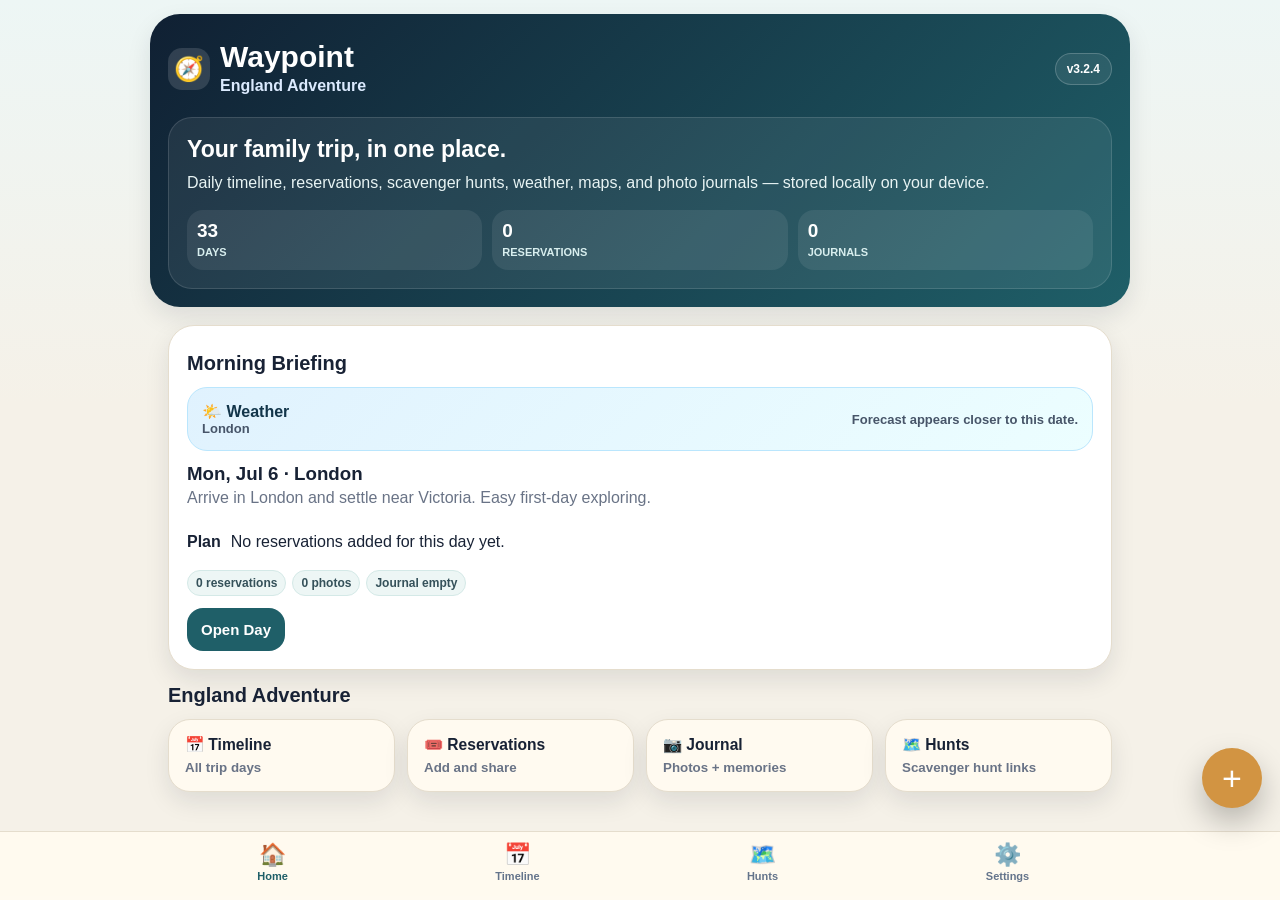
==== commit f5092811: "Add files via upload" ====
--- a/index.html
+++ b/index.html
@@ -7,24 +7,25 @@
 <link rel="manifest" href="manifest.webmanifest" />
 <title>Waypoint</title>
 <style>
-:root{--bg:#f5f1e8;--card:#fffaf0;--ink:#182235;--muted:#697386;--line:#e5ddcd;--brand:#1f5f68;--brand2:#d29442;--good:#2f855a;--danger:#c2410c;--shadow:0 10px 25px rgba(24,34,53,.10);--r:22px}*{box-sizing:border-box}body{margin:0;background:linear-gradient(180deg,#edf6f5 0,#f5f1e8 45%);color:var(--ink);font-family:-apple-system,BlinkMacSystemFont,"Segoe UI",Roboto,Arial,sans-serif;padding-bottom:86px}.app{max-width:980px;margin:0 auto}.hero{padding:28px 18px 18px;background:linear-gradient(135deg,#102033,#1f5f68);color:white;border-bottom-left-radius:30px;border-bottom-right-radius:30px;box-shadow:var(--shadow)}.top{display:flex;justify-content:space-between;gap:12px;align-items:center}.logo{display:flex;gap:10px;align-items:center}.mark{width:42px;height:42px;border-radius:14px;background:#fff2;display:grid;place-items:center;font-size:24px}.title h1{font-size:30px;line-height:1;margin:0}.title p{margin:5px 0 0;color:#dbeafe;font-weight:650}.pill{border:1px solid #ffffff33;background:#ffffff14;color:#fff;border-radius:999px;padding:8px 11px;font-size:12px;font-weight:800}.heroCard{margin-top:22px;background:#ffffff12;border:1px solid #ffffff20;border-radius:24px;padding:18px}.heroCard h2{margin:0 0 8px;font-size:23px}.heroCard p{margin:0;color:#e8f4f4;line-height:1.45}.stats{display:grid;grid-template-columns:repeat(3,1fr);gap:10px;margin-top:16px}.stat{background:#ffffff14;border-radius:16px;padding:10px}.stat b{display:block;font-size:19px}.stat span{font-size:11px;color:#d8eeee;font-weight:700}.section{padding:18px}.section h2{font-size:20px;margin:8px 0 12px}.grid{display:grid;grid-template-columns:repeat(2,1fr);gap:12px}.card{background:var(--card);border:1px solid var(--line);border-radius:var(--r);box-shadow:var(--shadow);padding:16px;text-align:left;color:var(--ink);cursor:pointer}.card h3{margin:0 0 6px}.card p{margin:0;color:var(--muted);font-weight:650}.bigCard{background:#fff;border-radius:26px;border:1px solid var(--line);box-shadow:var(--shadow);padding:18px;margin-bottom:14px}.btn{appearance:none;border:0;border-radius:16px;background:var(--brand);color:white;font-weight:850;padding:13px 14px;font-size:15px;display:inline-flex;gap:8px;align-items:center;justify-content:center;text-decoration:none;cursor:pointer}.btn.secondary{background:#ebf4f3;color:#17474e}.btn.gold{background:var(--brand2);color:#22150a}.btn.danger{background:var(--danger)}.btn.full{width:100%}.tool{display:flex;gap:12px;align-items:center;padding:14px;background:#fff;border:1px solid var(--line);border-radius:18px;text-decoration:none;color:var(--ink);margin-bottom:10px}.tool .emoji{font-size:24px;width:34px;height:34px;display:grid;place-items:center;background:#f4ead8;border-radius:12px}.tool b{display:block}.tool span{display:block;color:var(--muted);font-size:13px;margin-top:2px}.tabs{position:fixed;bottom:0;left:0;right:0;background:rgba(255,250,240,.95);backdrop-filter:blur(14px);border-top:1px solid var(--line);display:flex;justify-content:center;z-index:50}.tabsInner{max-width:980px;width:100%;display:grid;grid-template-columns:repeat(4,1fr);gap:0}.tab{padding:10px 4px 18px;text-align:center;color:#64748b;font-size:11px;font-weight:800;cursor:pointer}.tab.active{color:var(--brand)}.tab div{font-size:22px;margin-bottom:2px}.screen{display:none}.screen.active{display:block}.timeline{position:relative;padding-left:18px}.timeline:before{content:"";position:absolute;left:8px;top:6px;bottom:6px;width:2px;background:#d8ccba}.day{position:relative;margin-bottom:12px;padding:14px 14px 14px 18px;background:#fff;border:1px solid var(--line);border-radius:20px;box-shadow:0 6px 16px rgba(24,34,53,.07);cursor:pointer}.day:before{content:"";position:absolute;left:-15px;top:18px;width:12px;height:12px;background:var(--brand2);border:3px solid #fff;border-radius:50%;box-shadow:0 0 0 1px #d8ccba}.dayHead{display:flex;justify-content:space-between;gap:8px}.day h3{margin:0;font-size:17px}.day small{color:var(--muted);font-weight:800}.chips{display:flex;gap:6px;flex-wrap:wrap;margin-top:9px}.chip{font-size:12px;font-weight:800;color:#35515a;background:#edf6f5;border:1px solid #d4e9e7;border-radius:999px;padding:5px 8px}.modal{position:fixed;inset:0;background:rgba(10,20,30,.55);display:none;align-items:flex-end;z-index:100}.modal.show{display:flex}.sheet{background:#fffaf0;max-width:980px;width:100%;margin:0 auto;border-top-left-radius:28px;border-top-right-radius:28px;max-height:90vh;overflow:auto;padding:18px 18px 30px;box-shadow:0 -20px 60px rgba(0,0,0,.25)}.sheetHead{display:flex;justify-content:space-between;align-items:center;gap:12px;margin-bottom:12px}.sheet h2{margin:0}.x{border:0;background:#eee2d0;border-radius:50%;width:38px;height:38px;font-size:20px}.field{margin:12px 0}.field label{display:block;font-size:13px;font-weight:850;color:#475569;margin-bottom:6px}input,textarea,select{width:100%;border:1px solid #d8ccba;border-radius:14px;padding:12px;font-size:16px;background:white;color:var(--ink)}textarea{min-height:94px;resize:vertical}.row{display:grid;grid-template-columns:1fr 1fr;gap:10px}.listItem{background:#fff;border:1px solid var(--line);border-radius:16px;padding:12px;margin:8px 0}.listItem b{display:block}.listItem span{color:var(--muted);font-size:13px}.empty{padding:18px;border:1px dashed #cbbfae;border-radius:18px;color:var(--muted);text-align:center;background:#fff8}.notice{background:#effaf4;border:1px solid #ccebd8;border-radius:18px;padding:12px;color:#245a3c;font-size:14px;line-height:1.4}.weatherBox{background:linear-gradient(135deg,#e0f2fe,#ecfeff);border:1px solid #bae6fd;border-radius:20px;padding:14px;margin:12px 0;color:#12354a}.weatherTop{display:flex;justify-content:space-between;gap:10px;align-items:center}.weatherTemp{font-size:34px;font-weight:900;line-height:1}.weatherMeta{font-size:13px;color:#475569;font-weight:750}.weatherGrid{display:grid;grid-template-columns:repeat(3,1fr);gap:8px;margin-top:10px}.weatherMini{background:#ffffffaa;border-radius:14px;padding:9px;text-align:center}.weatherMini b{display:block;font-size:14px}.weatherMini span{font-size:11px;color:#64748b;font-weight:800}.fab{position:fixed;right:18px;bottom:92px;width:60px;height:60px;border-radius:50%;border:0;background:var(--brand2);color:#fff;font-size:34px;line-height:1;box-shadow:0 14px 30px rgba(0,0,0,.25);z-index:65;cursor:pointer}.fab:active{transform:scale(.96)}.actionGrid{display:grid;grid-template-columns:1fr;gap:10px}.actionBtn{border:1px solid var(--line);background:#fff;border-radius:18px;padding:15px;text-align:left;font-size:16px;font-weight:850;color:var(--ink)}.actionBtn span{display:block;color:var(--muted);font-size:13px;font-weight:700;margin-top:3px}.briefList{margin-top:12px}.briefItem{display:flex;gap:10px;align-items:flex-start;padding:10px 0;border-top:1px solid #ffffff33}.briefItem:first-child{border-top:0}.smallLink{border:0;background:transparent;color:var(--brand);font-weight:850;text-decoration:underline;cursor:pointer;padding:0}.photoGrid{display:grid;grid-template-columns:repeat(3,1fr);gap:8px;margin-top:10px}.photoThumb{position:relative;background:#f4ead8;border-radius:15px;overflow:hidden;border:1px solid var(--line)}.photoThumb img{width:100%;height:102px;object-fit:cover;display:block}.photoThumb .star{position:absolute;top:6px;left:6px;background:#fff8;border-radius:999px;padding:3px 6px;font-size:12px}.photoCap{font-size:12px;color:var(--muted);font-weight:700;padding:7px;min-height:28px}.photoActions{display:grid;grid-template-columns:1fr 1fr;gap:5px;padding:0 7px 7px}.miniBtn{border:0;border-radius:10px;background:#ebf4f3;color:#17474e;font-size:11px;font-weight:850;padding:7px;cursor:pointer}.miniBtn.danger{background:#fee2e2;color:#991b1b}.heroPhoto{border-radius:22px;overflow:hidden;background:#f4ead8;border:1px solid var(--line);margin:12px 0}.heroPhoto img{width:100%;max-height:360px;object-fit:cover;display:block}.heroPhoto .caption{padding:12px;color:var(--muted);font-weight:700}.mapBtns{display:grid;grid-template-columns:1fr 1fr;gap:8px;margin-top:10px}.mapCard{background:#fff;border:1px solid var(--line);border-radius:18px;padding:12px;margin:10px 0}.lightboxImg{width:100%;max-height:72vh;object-fit:contain;border-radius:16px;background:#111}.releaseList li{margin:7px 0;color:var(--muted);font-weight:700}
+:root{--bg:#f5f1e8;--card:#fffaf0;--ink:#182235;--muted:#697386;--line:#e5ddcd;--brand:#1f5f68;--brand2:#d29442;--good:#2f855a;--danger:#c2410c;--shadow:0 10px 25px rgba(24,34,53,.10);--r:22px}*{box-sizing:border-box}body{margin:0;background:linear-gradient(180deg,#edf6f5 0,#f5f1e8 45%);color:var(--ink);font-family:-apple-system,BlinkMacSystemFont,"Segoe UI",Roboto,Arial,sans-serif;padding-bottom:86px}.app{max-width:980px;margin:0 auto}.hero{padding:28px 18px 18px;background:linear-gradient(135deg,#102033,#1f5f68);color:white;border-bottom-left-radius:30px;border-bottom-right-radius:30px;box-shadow:var(--shadow)}.top{display:flex;justify-content:space-between;gap:12px;align-items:center}.logo{display:flex;gap:10px;align-items:center}.mark{width:42px;height:42px;border-radius:14px;background:#fff2;display:grid;place-items:center;font-size:24px}.title h1{font-size:30px;line-height:1;margin:0}.title p{margin:5px 0 0;color:#dbeafe;font-weight:650}.pill{border:1px solid #ffffff33;background:#ffffff14;color:#fff;border-radius:999px;padding:8px 11px;font-size:12px;font-weight:800}.heroCard{margin-top:22px;background:#ffffff12;border:1px solid #ffffff20;border-radius:24px;padding:18px}.heroCard h2{margin:0 0 8px;font-size:23px}.heroCard p{margin:0;color:#e8f4f4;line-height:1.45}.stats{display:grid;grid-template-columns:repeat(3,1fr);gap:10px;margin-top:16px}.stat{background:#ffffff14;border-radius:16px;padding:10px}.stat b{display:block;font-size:19px}.stat span{font-size:11px;color:#d8eeee;font-weight:700}.section{padding:18px}.section h2{font-size:20px;margin:8px 0 12px}.grid{display:grid;grid-template-columns:repeat(2,1fr);gap:12px}.card{background:var(--card);border:1px solid var(--line);border-radius:var(--r);box-shadow:var(--shadow);padding:16px;text-align:left;color:var(--ink);cursor:pointer}.card h3{margin:0 0 6px}.card p{margin:0;color:var(--muted);font-weight:650}.bigCard{background:#fff;border-radius:26px;border:1px solid var(--line);box-shadow:var(--shadow);padding:18px;margin-bottom:14px}.btn{appearance:none;border:0;border-radius:16px;background:var(--brand);color:white;font-weight:850;padding:13px 14px;font-size:15px;display:inline-flex;gap:8px;align-items:center;justify-content:center;text-decoration:none;cursor:pointer}.btn.secondary{background:#ebf4f3;color:#17474e}.btn.gold{background:var(--brand2);color:#22150a}.btn.danger{background:var(--danger)}.btn.full{width:100%}.tool{display:flex;gap:12px;align-items:center;padding:14px;background:#fff;border:1px solid var(--line);border-radius:18px;text-decoration:none;color:var(--ink);margin-bottom:10px}.tool .emoji{font-size:24px;width:34px;height:34px;display:grid;place-items:center;background:#f4ead8;border-radius:12px}.tool b{display:block}.tool span{display:block;color:var(--muted);font-size:13px;margin-top:2px}.tabs{position:fixed;bottom:0;left:0;right:0;background:rgba(255,250,240,.95);backdrop-filter:blur(14px);border-top:1px solid var(--line);display:flex;justify-content:center;z-index:50}.tabsInner{max-width:980px;width:100%;display:grid;grid-template-columns:repeat(4,1fr);gap:0}.tab{padding:10px 4px 18px;text-align:center;color:#64748b;font-size:11px;font-weight:800;cursor:pointer}.tab.active{color:var(--brand)}.tab div{font-size:22px;margin-bottom:2px}.screen{display:none}.screen.active{display:block}.timeline{position:relative;padding-left:18px}.timeline:before{content:"";position:absolute;left:8px;top:6px;bottom:6px;width:2px;background:#d8ccba}.day{position:relative;margin-bottom:12px;padding:14px 14px 14px 18px;background:#fff;border:1px solid var(--line);border-radius:20px;box-shadow:0 6px 16px rgba(24,34,53,.07);cursor:pointer}.day:before{content:"";position:absolute;left:-15px;top:18px;width:12px;height:12px;background:var(--brand2);border:3px solid #fff;border-radius:50%;box-shadow:0 0 0 1px #d8ccba}.dayHead{display:flex;justify-content:space-between;gap:8px}.day h3{margin:0;font-size:17px}.day small{color:var(--muted);font-weight:800}.chips{display:flex;gap:6px;flex-wrap:wrap;margin-top:9px}.chip{font-size:12px;font-weight:800;color:#35515a;background:#edf6f5;border:1px solid #d4e9e7;border-radius:999px;padding:5px 8px}.modal{position:fixed;inset:0;background:rgba(10,20,30,.55);display:none;align-items:flex-end;z-index:100}.modal.show{display:flex}.sheet{background:#fffaf0;max-width:980px;width:100%;margin:0 auto;border-top-left-radius:28px;border-top-right-radius:28px;max-height:90vh;overflow:auto;padding:18px 18px 30px;box-shadow:0 -20px 60px rgba(0,0,0,.25)}.sheetHead{display:flex;justify-content:space-between;align-items:center;gap:12px;margin-bottom:12px}.sheet h2{margin:0}.x{border:0;background:#eee2d0;border-radius:50%;width:38px;height:38px;font-size:20px}.field{margin:12px 0}.field label{display:block;font-size:13px;font-weight:850;color:#475569;margin-bottom:6px}input,textarea,select{width:100%;border:1px solid #d8ccba;border-radius:14px;padding:12px;font-size:16px;background:white;color:var(--ink)}textarea{min-height:94px;resize:vertical}.row{display:grid;grid-template-columns:1fr 1fr;gap:10px}.listItem{background:#fff;border:1px solid var(--line);border-radius:16px;padding:12px;margin:8px 0}.listItem b{display:block}.listItem span{color:var(--muted);font-size:13px}.empty{padding:18px;border:1px dashed #cbbfae;border-radius:18px;color:var(--muted);text-align:center;background:#fff8}.notice{background:#effaf4;border:1px solid #ccebd8;border-radius:18px;padding:12px;color:#245a3c;font-size:14px;line-height:1.4}.weatherBox{background:linear-gradient(135deg,#e0f2fe,#ecfeff);border:1px solid #bae6fd;border-radius:20px;padding:14px;margin:12px 0;color:#12354a}.weatherTop{display:flex;justify-content:space-between;gap:10px;align-items:center}.weatherTemp{font-size:34px;font-weight:900;line-height:1}.weatherMeta{font-size:13px;color:#475569;font-weight:750}.weatherGrid{display:grid;grid-template-columns:repeat(3,1fr);gap:8px;margin-top:10px}.weatherMini{background:#ffffffaa;border-radius:14px;padding:9px;text-align:center}.weatherMini b{display:block;font-size:14px}.weatherMini span{font-size:11px;color:#64748b;font-weight:800}.fab{position:fixed;right:18px;bottom:92px;width:60px;height:60px;border-radius:50%;border:0;background:var(--brand2);color:#fff;font-size:34px;line-height:1;box-shadow:0 14px 30px rgba(0,0,0,.25);z-index:65;cursor:pointer}.fab:active{transform:scale(.96)}.actionGrid{display:grid;grid-template-columns:1fr;gap:10px}.actionBtn{border:1px solid var(--line);background:#fff;border-radius:18px;padding:15px;text-align:left;font-size:16px;font-weight:850;color:var(--ink)}.actionBtn span{display:block;color:var(--muted);font-size:13px;font-weight:700;margin-top:3px}.briefList{margin-top:12px}.briefItem{display:flex;gap:10px;align-items:flex-start;padding:10px 0;border-top:1px solid #ffffff33}.briefItem:first-child{border-top:0}.smallLink{border:0;background:transparent;color:var(--brand);font-weight:850;text-decoration:underline;cursor:pointer;padding:0}.photoGrid{display:grid;grid-template-columns:repeat(3,1fr);gap:8px;margin-top:10px}.photoThumb{position:relative;background:#f4ead8;border-radius:15px;overflow:hidden;border:1px solid var(--line)}.photoThumb img{width:100%;height:102px;object-fit:cover;display:block}.photoThumb .star{position:absolute;top:6px;left:6px;background:#fff8;border-radius:999px;padding:3px 6px;font-size:12px}.photoCap{font-size:12px;color:var(--muted);font-weight:700;padding:7px;min-height:28px}.photoActions{display:grid;grid-template-columns:1fr 1fr;gap:5px;padding:0 7px 7px}.miniBtn{border:0;border-radius:10px;background:#ebf4f3;color:#17474e;font-size:11px;font-weight:850;padding:7px;cursor:pointer}.miniBtn.danger{background:#fee2e2;color:#991b1b}.heroPhoto{border-radius:22px;overflow:hidden;background:#f4ead8;border:1px solid var(--line);margin:12px 0}.heroPhoto img{width:100%;max-height:360px;object-fit:cover;display:block}.heroPhoto .caption{padding:12px;color:var(--muted);font-weight:700}.mapBtns{display:grid;grid-template-columns:1fr 1fr;gap:8px;margin-top:10px}.mapCard{background:#fff;border:1px solid var(--line);border-radius:18px;padding:12px;margin:10px 0}.lightboxImg{width:100%;max-height:72vh;object-fit:contain;border-radius:16px;background:#111}.releaseList li{margin:7px 0;color:var(--muted);font-weight:700}.huntFrame{width:100%;height:78vh;border:0;border-radius:16px;background:white}.huntHint{font-size:13px;color:var(--muted);font-weight:700;margin:8px 0 12px}
 @media(min-width:720px){.grid{grid-template-columns:repeat(4,1fr)}.hero{margin-top:14px;border-radius:30px}.modal{align-items:center}.sheet{border-radius:28px;max-height:82vh}.photoThumb img{height:140px}}
 </style>
 </head><body><div class="app">
-<header class="hero"><div class="top"><div class="logo"><div class="mark">🧭</div><div class="title"><h1>Waypoint</h1><p>England Adventure</p></div></div><div class="pill">v3.2.3</div></div><div class="heroCard"><h2>Your family trip, in one place.</h2><p>Daily timeline, reservations, scavenger hunts, weather, maps, and photo journals — stored locally on your device.</p><div class="stats"><div class="stat"><b id="daysCount">33</b><span>DAYS</span></div><div class="stat"><b id="resCount">0</b><span>RESERVATIONS</span></div><div class="stat"><b id="journalCount">0</b><span>JOURNALS</span></div></div></div></header>
+<header class="hero"><div class="top"><div class="logo"><div class="mark">🧭</div><div class="title"><h1>Waypoint</h1><p>England Adventure</p></div></div><div class="pill">v3.2.4</div></div><div class="heroCard"><h2>Your family trip, in one place.</h2><p>Daily timeline, reservations, scavenger hunts, weather, maps, and photo journals — stored locally on your device.</p><div class="stats"><div class="stat"><b id="daysCount">33</b><span>DAYS</span></div><div class="stat"><b id="resCount">0</b><span>RESERVATIONS</span></div><div class="stat"><b id="journalCount">0</b><span>JOURNALS</span></div></div></div></header>
 <main>
 <section id="home" class="screen active"><div class="section"><div class="bigCard"><h2>Morning Briefing</h2><div id="todayCard"></div></div><h2>England Adventure</h2><div class="grid"><button class="card" onclick="show('timeline')"><h3>📅 Timeline</h3><p>All trip days</p></button><button class="card" onclick="show('reservations')"><h3>🎟️ Reservations</h3><p>Add and share</p></button><button class="card" onclick="show('journal')"><h3>📷 Journal</h3><p>Photos + memories</p></button><button class="card" onclick="show('family')"><h3>🗺️ Hunts</h3><p>Scavenger hunt links</p></button></div></div></section>
 <section id="timeline" class="screen"><div class="section"><h2>Trip Timeline</h2><div class="notice">Tap any day to add reservations, journal notes, photos, and map details.</div><div class="timeline" id="timelineList" style="margin-top:14px"></div></div></section>
 <section id="reservations" class="screen"><div class="section"><h2>Reservations</h2><button class="btn full" onclick="openRes()">＋ Add Reservation</button><div id="resList" style="margin-top:12px"></div></div></section>
 <section id="journal" class="screen"><div class="section"><h2>Photo Journal</h2><div class="notice">Photos, captions, favorites, and memories stay on this device unless you export a backup.</div><div id="journalList" style="margin-top:12px"></div></div></section>
-<section id="family" class="screen"><div class="section"><h2>Scavenger Hunts</h2><a class="tool" href="Everley_Hunt_GALLERY.html"><div class="emoji">👑</div><div><b>Everley's Royal Treasure Hunt</b><span>Open her interactive hunt</span></div></a><a class="tool" href="Ethan_Hunt_GALLERY.html"><div class="emoji">⚔️</div><div><b>Ethan's England Hunt</b><span>Open his interactive hunt</span></div></a><a class="tool" href="Elizabeth_Hunt_GALLERY.html"><div class="emoji">👸</div><div><b>Elizabeth's England Hunt</b><span>Open her interactive hunt</span></div></a></div></section>
-<section id="settings" class="screen"><div class="section"><h2>Settings & Sharing</h2><div class="bigCard"><h3>Local-only storage</h3><p>Your reservations, journals, captions, photos, and notes are stored in this browser on this device.</p><button class="btn" onclick="exportData()">⬇ Export Backup</button> <label class="btn secondary" style="margin-top:8px"><input type="file" accept="application/json" onchange="importData(event)" style="display:none">⬆ Import Backup</label></div><div class="bigCard"><h3>Before updating Waypoint</h3><p>Create a backup before each upgrade. Send that backup to Julie if you want her phone to match yours.</p><button class="btn gold" onclick="exportData('Waypoint-Pre-Update-Backup.json')">Create Upgrade Backup</button></div><div class="bigCard"><h3>About Waypoint</h3><p><b>Version 3.2.1 — Reservation Edit Fix</b></p><ul class="releaseList"><li>Floating + preserved</li><li>Weather preserved</li><li>Scavenger hunt links preserved</li><li>Photo Journal 2.0 added</li><li>Apple Maps / Google Maps buttons added</li><li>Reservations can be edited from the daily timeline</li><li>Reservations can be deleted after saving</li><li>Export / import backup preserved</li></ul></div><div class="bigCard"><h3>Share with Julie</h3><p>Export a backup, AirDrop or send it to Julie, then import it on her phone inside Waypoint.</p></div></div></section>
+<section id="family" class="screen"><div class="section"><h2>Scavenger Hunts</h2><button class="tool" onclick="openHunt('Everley_Hunt_GALLERY.html','👑 Everley's Royal Treasure Hunt')"><div class="emoji">👑</div><div><b>Everley's Royal Treasure Hunt</b><span>Open inside Waypoint</span></div></button><button class="tool" onclick="openHunt('Ethan_Hunt_GALLERY.html','⚔️ Ethan's England Hunt')"><div class="emoji">⚔️</div><div><b>Ethan's England Hunt</b><span>Open inside Waypoint</span></div></button><button class="tool" onclick="openHunt('Elizabeth_Hunt_GALLERY.html','👸 Elizabeth's England Hunt')"><div class="emoji">👸</div><div><b>Elizabeth's England Hunt</b><span>Open inside Waypoint</span></div></button><div class="notice" style="margin-top:12px">Hunt progress and hunt photos are now included in Waypoint exports when they are stored on this same device/browser.</div></div></section>
+<section id="settings" class="screen"><div class="section"><h2>Settings & Sharing</h2><div class="bigCard"><h3>Local-only storage</h3><p>Your reservations, journals, captions, photos, and notes are stored in this browser on this device.</p><button class="btn" onclick="exportData()">⬇ Export Backup</button> <label class="btn secondary" style="margin-top:8px"><input type="file" accept="application/json" onchange="importData(event)" style="display:none">⬆ Import Backup</label></div><div class="bigCard"><h3>Before updating Waypoint</h3><p>Create a backup before each upgrade. Send that backup to Julie if you want her phone to match yours.</p><button class="btn gold" onclick="exportData('Waypoint-Pre-Update-Backup.json')">Create Upgrade Backup</button></div><div class="bigCard"><h3>About Waypoint</h3><p><b>Version 3.2.4 — Hunts Navigation + Full Backup</b></p><ul class="releaseList"><li>Floating + preserved</li><li>Weather preserved</li><li>Scavenger hunt links preserved</li><li>Photo Journal 2.0 added</li><li>Apple Maps / Google Maps buttons added</li><li>Reservations can be edited from the daily timeline</li><li>Reservations can be deleted after saving</li><li>Export / import backup preserved</li><li>Hunts now open inside Waypoint instead of replacing the app page</li><li>Export now includes hunt progress/photos stored in localStorage</li></ul></div><div class="bigCard"><h3>Share with Julie</h3><p>Export a backup, AirDrop or send it to Julie, then import it on her phone inside Waypoint.</p></div></div></section>
 </main></div>
 <nav class="tabs"><div class="tabsInner"><div class="tab active" onclick="show('home')"><div>🏠</div>Home</div><div class="tab" onclick="show('timeline')"><div>📅</div>Timeline</div><div class="tab" onclick="show('family')"><div>🗺️</div>Hunts</div><div class="tab" onclick="show('settings')"><div>⚙️</div>Settings</div></div></nav>
 <button class="fab" onclick="openQuickAdd()" aria-label="Add">+</button>
 <div class="modal" id="actionModal"><div class="sheet"><div class="sheetHead"><h2>Add to Waypoint</h2><button class="x" onclick="closeModal('actionModal')">×</button></div><div class="actionGrid"><button class="actionBtn" onclick="quickReservation()">🎟️ Add Reservation<span>Restaurant, ticket, hotel, parking, train, or activity</span></button><button class="actionBtn" onclick="quickJournal()">📷 Add Journal Entry<span>Add notes, favorite memory, captions, and photos</span></button><button class="actionBtn" onclick="show('timeline');closeModal('actionModal')">📅 Open Timeline<span>Choose a specific day</span></button></div></div></div>
 <div class="modal" id="dayModal"><div class="sheet"><div class="sheetHead"><h2 id="dayTitle"></h2><button class="x" onclick="closeModal('dayModal')">×</button></div><div id="dayBody"></div></div></div>
 <div class="modal" id="photoModal"><div class="sheet"><div class="sheetHead"><h2 id="photoTitle">Photo</h2><button class="x" onclick="closeModal('photoModal')">×</button></div><div id="photoBody"></div></div></div>
+<div class="modal" id="huntModal"><div class="sheet"><div class="sheetHead"><h2 id="huntTitle">Scavenger Hunt</h2><button class="x" onclick="closeHunt()">×</button></div><div class="huntHint">Use the close button to return to Waypoint. Your bottom navigation stays available after closing the hunt.</div><iframe id="huntFrame" class="huntFrame" title="Scavenger Hunt"></iframe></div></div>
 <div class="modal" id="resModal"><div class="sheet"><div class="sheetHead"><h2 id="resModalTitle">Add Reservation</h2><button class="x" onclick="closeModal('resModal')">×</button></div><form onsubmit="saveRes(event)"><input type="hidden" id="resId"><div class="field"><label>Type</label><select id="resType"><option>🍽️ Restaurant</option><option>🏨 Hotel</option><option>🎟️ Attraction</option><option>🚆 Train</option><option>✈️ Flight</option><option>🚗 Parking</option><option>🥾 Hike</option><option>🎣 Fishing</option><option>📌 Other</option></select></div><div class="field"><label>Name</label><input id="resName" required placeholder="Guy Fawkes Inn"></div><div class="row"><div class="field"><label>Date</label><input id="resDate" type="date" required></div><div class="field"><label>Time</label><input id="resTime" type="time"></div></div><div class="field"><label>Location / address</label><input id="resLocation" placeholder="York city center"></div><div class="field"><label>Confirmation number</label><input id="resConfirm" placeholder="Optional"></div><div class="field"><label>Link</label><input id="resLink" type="url" placeholder="https://"></div><div class="field"><label>Notes</label><textarea id="resNotes"></textarea></div><button class="btn full" type="submit">Save Reservation</button></form></div></div>
 <script>
 const tripDays=[['2026-07-06','London','Arrive in London and settle near Victoria. Easy first-day exploring.'],['2026-07-07','London','Westminster, classic London landmarks, and relaxed walking.'],['2026-07-08','London','Historic London, pubs, markets, and family wandering.'],['2026-07-09','London','Warner Bros. Studio Tour / Harry Potter day.'],['2026-07-10','London','Final full London day and favorite stops.'],['2026-07-11','Cambridge','Travel to Cambridge. Punting, colleges, and riverside exploring.'],['2026-07-12','Cambridge','Sunday in Cambridge with historic center and relaxed family time.'],['2026-07-13','York','Travel to York. Elizabeth birthday dinner day.'],['2026-07-14','York','York Minster, Shambles, walls, history, and ghostly fun.'],['2026-07-15','York','Another York night / flexible exploration day.'],['2026-07-16','Whitby','Whitby, abbey, harbor, and coastal atmosphere.'],['2026-07-17','Yorkshire Dales','Arrive in the Dales. Village walks and settle in.'],['2026-07-18','Yorkshire Dales','Dales hiking and scenic villages.'],['2026-07-19','Yorkshire Dales','Sunday roast / relaxed Dales day.'],['2026-07-20','Yorkshire Dales','Waterfalls, stone bridges, and countryside exploring.'],['2026-07-21','Yorkshire Dales','Adventure day: hikes, viewpoints, or fishing.'],['2026-07-22','Yorkshire Dales','Dales villages and family walk.'],['2026-07-23','Yorkshire Dales','Final full Dales day.'],['2026-07-24','Yorkshire Dales','Pack, relax, and prepare for Cotswolds.'],['2026-07-25','Cotswolds','Travel to the Cotswolds. Settle in and explore.'],['2026-07-26','Cotswolds','North Cotswolds villages and walking.'],['2026-07-27','Cotswolds','Broadway / Chipping Campden style exploring.'],['2026-07-28','Cotswolds','Family day, scenic walks, and local food.'],['2026-07-29','Cotswolds','Diddly Squat / countryside day.'],['2026-07-30','Cotswolds','Fishing, villages, or flexible adventure.'],['2026-07-31','Cotswolds','Final full Cotswolds day.'],['2026-08-01','Castle Combe','Move to Castle Combe area. Village atmosphere.'],['2026-08-02','Castle Combe','Castle Combe and nearby villages.'],['2026-08-03','Castle Combe','Bradford-on-Avon / Bath area option.'],['2026-08-04','Castle Combe','Final Castle Combe area day.'],['2026-08-05','Castle Combe','Flexible buffer day before Winchester.'],['2026-08-06','Winchester','Winchester, Great Hall, St Catherine’s Hill, final night.'],['2026-08-07','Travel Home','Fly home.']];
@@ -86,5 +87,10 @@
 function setFavPhoto(date,i){let j=db.journals[date];if(!j)return;j.photos.forEach((p,idx)=>p.favorite=idx===i);save();openDay(date)}function captionPhoto(date,i){let j=db.journals[date];let p=j?.photos?.[i];if(!p)return;let cap=prompt('Photo caption:',photoCap(p));if(cap!==null){p.caption=cap;save();openDay(date)}}function movePhoto(date,i,dir){let j=db.journals[date];if(!j)return;let n=i+dir;if(n<0||n>=j.photos.length)return;[j.photos[i],j.photos[n]]=[j.photos[n],j.photos[i]];save();openDay(date)}function deletePhoto(date,i){if(!confirm('Delete this photo from this journal entry?'))return;db.journals[date].photos.splice(i,1);save();openDay(date)}function openPhoto(date,i){let d=dayData(date);let p=db.journals[date]?.photos?.[i];if(!p)return;document.getElementById('photoTitle').textContent=`${fmt(date)} · ${d[1]}`;document.getElementById('photoBody').innerHTML=`<img class="lightboxImg" src="${photoSrc(p)}"><div class="field"><label>Caption</label><input id="lightCap" value="${photoCap(p)}"></div><div class="chips"><button class="btn secondary" onclick="document.getElementById('lightCap').value=document.getElementById('lightCap').value;db.journals['${date}'].photos[${i}].caption=document.getElementById('lightCap').value;save();closeModal('photoModal');openDay('${date}')">Save Caption</button><button class="btn gold" onclick="setFavPhoto('${date}',${i});closeModal('photoModal')">Make Photo of the Day</button></div>`;document.getElementById('photoModal').classList.add('show')}
 function openRes(date=''){document.getElementById('resModalTitle').textContent='Add Reservation';document.getElementById('resId').value='';document.getElementById('resType').value='🍽️ Restaurant';document.getElementById('resName').value='';document.getElementById('resDate').value=date;document.getElementById('resTime').value='';document.getElementById('resLocation').value=dayData(date)?.[1]||'';document.getElementById('resConfirm').value='';document.getElementById('resLink').value='';document.getElementById('resNotes').value='';document.getElementById('resModal').classList.add('show')}function editRes(id){let r=db.reservations.find(x=>x.id===id);if(!r)return;document.getElementById('resModalTitle').textContent='Edit Reservation';document.getElementById('resId').value=r.id;document.getElementById('resType').value=r.type;document.getElementById('resName').value=r.name;document.getElementById('resDate').value=r.date;document.getElementById('resTime').value=r.time||'';document.getElementById('resLocation').value=r.location||'';document.getElementById('resConfirm').value=r.confirm||'';document.getElementById('resLink').value=r.link||'';document.getElementById('resNotes').value=r.notes||'';document.getElementById('resModal').classList.add('show')}function saveRes(e){e.preventDefault();let id=document.getElementById('resId').value||(crypto.randomUUID?crypto.randomUUID():'r'+Date.now());let r={id,type:resType.value,name:resName.value,date:resDate.value,time:resTime.value,location:resLocation.value,confirm:resConfirm.value,link:resLink.value,notes:resNotes.value};let i=db.reservations.findIndex(x=>x.id===id);if(i>=0)db.reservations[i]=r;else db.reservations.push(r);closeModal('resModal');save()}function delRes(id){if(confirm('Delete this reservation?')){db.reservations=db.reservations.filter(r=>r.id!==id);save();if(document.getElementById('dayModal').classList.contains('show')){closeModal('dayModal')}}}function closeModal(id){document.getElementById(id).classList.remove('show')}
 function openQuickAdd(){document.getElementById('actionModal').classList.add('show')}function quickReservation(){let d=nextTripDay();closeModal('actionModal');openRes(d[0])}function quickJournal(){let d=nextTripDay();closeModal('actionModal');openDay(d[0]);setTimeout(()=>{let t=document.getElementById('jText');if(t)t.focus()},250)}
-function exportData(filename='Waypoint-England-Backup.json'){let blob=new Blob([JSON.stringify(db,null,2)],{type:'application/json'});let a=document.createElement('a');a.href=URL.createObjectURL(blob);a.download=filename;a.click()}function importData(e){let f=e.target.files[0];if(!f)return;let r=new FileReader();r.onload=ev=>{try{db=JSON.parse(ev.target.result);normalize();save();alert('Backup imported.')}catch(err){alert('Could not import this file.')}};r.readAsText(f)}normalize();render();if('serviceWorker'in navigator){navigator.serviceWorker.register('sw.js').catch(()=>{})}
+function huntStorage(){let o={};try{for(let i=0;i<localStorage.length;i++){let k=localStorage.key(i);let lk=(k||'').toLowerCase();if(k!==K&&(lk.includes('hunt')||lk.startsWith('ev_')||lk.startsWith('eth')||lk.startsWith('elizabeth')||lk.startsWith('everley'))){o[k]=localStorage.getItem(k)}}}catch(e){}return o}
+function exportData(filename='Waypoint-England-Backup.json'){let payload={version:'3.2.4',exportedAt:new Date().toISOString(),waypoint:db,hunts:huntStorage()};let blob=new Blob([JSON.stringify(payload,null,2)],{type:'application/json'});let a=document.createElement('a');a.href=URL.createObjectURL(blob);a.download=filename;a.click()}
+function importData(e){let f=e.target.files[0];if(!f)return;let r=new FileReader();r.onload=ev=>{try{let payload=JSON.parse(ev.target.result);if(payload.waypoint){db=payload.waypoint;if(payload.hunts){Object.keys(payload.hunts).forEach(k=>localStorage.setItem(k,payload.hunts[k]))}}else{db=payload}normalize();save();alert('Backup imported. Waypoint data and any included hunt progress/photos were restored.')}catch(err){alert('Could not import this file.')}};r.readAsText(f)}
+function openHunt(file,title){document.getElementById('huntTitle').textContent=title;document.getElementById('huntFrame').src=file;document.getElementById('huntModal').classList.add('show')}
+function closeHunt(){document.getElementById('huntFrame').src='about:blank';closeModal('huntModal');render()}
+normalize();render();if('serviceWorker'in navigator){navigator.serviceWorker.register('sw.js').catch(()=>{})}
 </script></body></html>
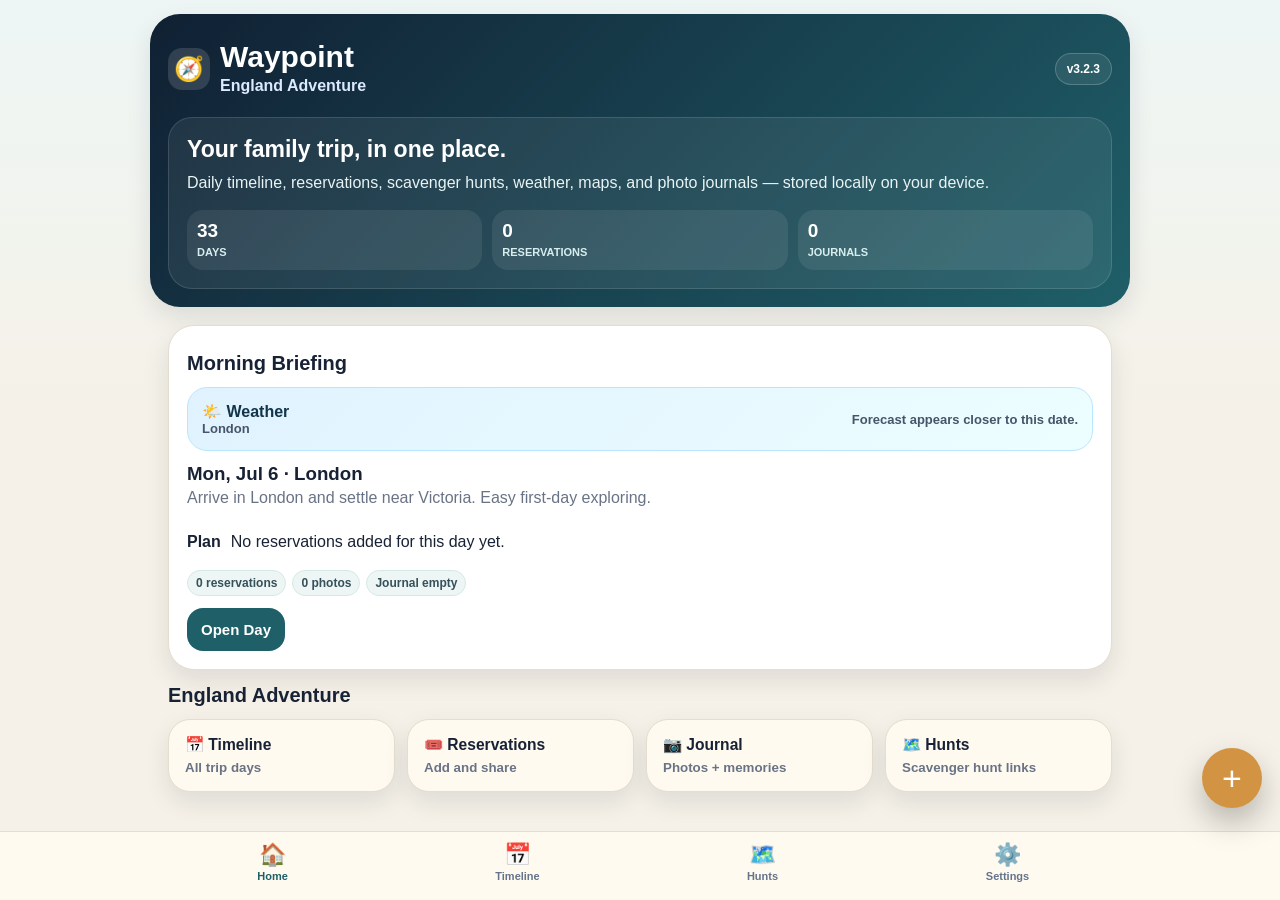
==== commit 23601b94: "Add files via upload" ====
--- a/index.html
+++ b/index.html
@@ -7,25 +7,24 @@
 <link rel="manifest" href="manifest.webmanifest" />
 <title>Waypoint</title>
 <style>
-:root{--bg:#f5f1e8;--card:#fffaf0;--ink:#182235;--muted:#697386;--line:#e5ddcd;--brand:#1f5f68;--brand2:#d29442;--good:#2f855a;--danger:#c2410c;--shadow:0 10px 25px rgba(24,34,53,.10);--r:22px}*{box-sizing:border-box}body{margin:0;background:linear-gradient(180deg,#edf6f5 0,#f5f1e8 45%);color:var(--ink);font-family:-apple-system,BlinkMacSystemFont,"Segoe UI",Roboto,Arial,sans-serif;padding-bottom:86px}.app{max-width:980px;margin:0 auto}.hero{padding:28px 18px 18px;background:linear-gradient(135deg,#102033,#1f5f68);color:white;border-bottom-left-radius:30px;border-bottom-right-radius:30px;box-shadow:var(--shadow)}.top{display:flex;justify-content:space-between;gap:12px;align-items:center}.logo{display:flex;gap:10px;align-items:center}.mark{width:42px;height:42px;border-radius:14px;background:#fff2;display:grid;place-items:center;font-size:24px}.title h1{font-size:30px;line-height:1;margin:0}.title p{margin:5px 0 0;color:#dbeafe;font-weight:650}.pill{border:1px solid #ffffff33;background:#ffffff14;color:#fff;border-radius:999px;padding:8px 11px;font-size:12px;font-weight:800}.heroCard{margin-top:22px;background:#ffffff12;border:1px solid #ffffff20;border-radius:24px;padding:18px}.heroCard h2{margin:0 0 8px;font-size:23px}.heroCard p{margin:0;color:#e8f4f4;line-height:1.45}.stats{display:grid;grid-template-columns:repeat(3,1fr);gap:10px;margin-top:16px}.stat{background:#ffffff14;border-radius:16px;padding:10px}.stat b{display:block;font-size:19px}.stat span{font-size:11px;color:#d8eeee;font-weight:700}.section{padding:18px}.section h2{font-size:20px;margin:8px 0 12px}.grid{display:grid;grid-template-columns:repeat(2,1fr);gap:12px}.card{background:var(--card);border:1px solid var(--line);border-radius:var(--r);box-shadow:var(--shadow);padding:16px;text-align:left;color:var(--ink);cursor:pointer}.card h3{margin:0 0 6px}.card p{margin:0;color:var(--muted);font-weight:650}.bigCard{background:#fff;border-radius:26px;border:1px solid var(--line);box-shadow:var(--shadow);padding:18px;margin-bottom:14px}.btn{appearance:none;border:0;border-radius:16px;background:var(--brand);color:white;font-weight:850;padding:13px 14px;font-size:15px;display:inline-flex;gap:8px;align-items:center;justify-content:center;text-decoration:none;cursor:pointer}.btn.secondary{background:#ebf4f3;color:#17474e}.btn.gold{background:var(--brand2);color:#22150a}.btn.danger{background:var(--danger)}.btn.full{width:100%}.tool{display:flex;gap:12px;align-items:center;padding:14px;background:#fff;border:1px solid var(--line);border-radius:18px;text-decoration:none;color:var(--ink);margin-bottom:10px}.tool .emoji{font-size:24px;width:34px;height:34px;display:grid;place-items:center;background:#f4ead8;border-radius:12px}.tool b{display:block}.tool span{display:block;color:var(--muted);font-size:13px;margin-top:2px}.tabs{position:fixed;bottom:0;left:0;right:0;background:rgba(255,250,240,.95);backdrop-filter:blur(14px);border-top:1px solid var(--line);display:flex;justify-content:center;z-index:50}.tabsInner{max-width:980px;width:100%;display:grid;grid-template-columns:repeat(4,1fr);gap:0}.tab{padding:10px 4px 18px;text-align:center;color:#64748b;font-size:11px;font-weight:800;cursor:pointer}.tab.active{color:var(--brand)}.tab div{font-size:22px;margin-bottom:2px}.screen{display:none}.screen.active{display:block}.timeline{position:relative;padding-left:18px}.timeline:before{content:"";position:absolute;left:8px;top:6px;bottom:6px;width:2px;background:#d8ccba}.day{position:relative;margin-bottom:12px;padding:14px 14px 14px 18px;background:#fff;border:1px solid var(--line);border-radius:20px;box-shadow:0 6px 16px rgba(24,34,53,.07);cursor:pointer}.day:before{content:"";position:absolute;left:-15px;top:18px;width:12px;height:12px;background:var(--brand2);border:3px solid #fff;border-radius:50%;box-shadow:0 0 0 1px #d8ccba}.dayHead{display:flex;justify-content:space-between;gap:8px}.day h3{margin:0;font-size:17px}.day small{color:var(--muted);font-weight:800}.chips{display:flex;gap:6px;flex-wrap:wrap;margin-top:9px}.chip{font-size:12px;font-weight:800;color:#35515a;background:#edf6f5;border:1px solid #d4e9e7;border-radius:999px;padding:5px 8px}.modal{position:fixed;inset:0;background:rgba(10,20,30,.55);display:none;align-items:flex-end;z-index:100}.modal.show{display:flex}.sheet{background:#fffaf0;max-width:980px;width:100%;margin:0 auto;border-top-left-radius:28px;border-top-right-radius:28px;max-height:90vh;overflow:auto;padding:18px 18px 30px;box-shadow:0 -20px 60px rgba(0,0,0,.25)}.sheetHead{display:flex;justify-content:space-between;align-items:center;gap:12px;margin-bottom:12px}.sheet h2{margin:0}.x{border:0;background:#eee2d0;border-radius:50%;width:38px;height:38px;font-size:20px}.field{margin:12px 0}.field label{display:block;font-size:13px;font-weight:850;color:#475569;margin-bottom:6px}input,textarea,select{width:100%;border:1px solid #d8ccba;border-radius:14px;padding:12px;font-size:16px;background:white;color:var(--ink)}textarea{min-height:94px;resize:vertical}.row{display:grid;grid-template-columns:1fr 1fr;gap:10px}.listItem{background:#fff;border:1px solid var(--line);border-radius:16px;padding:12px;margin:8px 0}.listItem b{display:block}.listItem span{color:var(--muted);font-size:13px}.empty{padding:18px;border:1px dashed #cbbfae;border-radius:18px;color:var(--muted);text-align:center;background:#fff8}.notice{background:#effaf4;border:1px solid #ccebd8;border-radius:18px;padding:12px;color:#245a3c;font-size:14px;line-height:1.4}.weatherBox{background:linear-gradient(135deg,#e0f2fe,#ecfeff);border:1px solid #bae6fd;border-radius:20px;padding:14px;margin:12px 0;color:#12354a}.weatherTop{display:flex;justify-content:space-between;gap:10px;align-items:center}.weatherTemp{font-size:34px;font-weight:900;line-height:1}.weatherMeta{font-size:13px;color:#475569;font-weight:750}.weatherGrid{display:grid;grid-template-columns:repeat(3,1fr);gap:8px;margin-top:10px}.weatherMini{background:#ffffffaa;border-radius:14px;padding:9px;text-align:center}.weatherMini b{display:block;font-size:14px}.weatherMini span{font-size:11px;color:#64748b;font-weight:800}.fab{position:fixed;right:18px;bottom:92px;width:60px;height:60px;border-radius:50%;border:0;background:var(--brand2);color:#fff;font-size:34px;line-height:1;box-shadow:0 14px 30px rgba(0,0,0,.25);z-index:65;cursor:pointer}.fab:active{transform:scale(.96)}.actionGrid{display:grid;grid-template-columns:1fr;gap:10px}.actionBtn{border:1px solid var(--line);background:#fff;border-radius:18px;padding:15px;text-align:left;font-size:16px;font-weight:850;color:var(--ink)}.actionBtn span{display:block;color:var(--muted);font-size:13px;font-weight:700;margin-top:3px}.briefList{margin-top:12px}.briefItem{display:flex;gap:10px;align-items:flex-start;padding:10px 0;border-top:1px solid #ffffff33}.briefItem:first-child{border-top:0}.smallLink{border:0;background:transparent;color:var(--brand);font-weight:850;text-decoration:underline;cursor:pointer;padding:0}.photoGrid{display:grid;grid-template-columns:repeat(3,1fr);gap:8px;margin-top:10px}.photoThumb{position:relative;background:#f4ead8;border-radius:15px;overflow:hidden;border:1px solid var(--line)}.photoThumb img{width:100%;height:102px;object-fit:cover;display:block}.photoThumb .star{position:absolute;top:6px;left:6px;background:#fff8;border-radius:999px;padding:3px 6px;font-size:12px}.photoCap{font-size:12px;color:var(--muted);font-weight:700;padding:7px;min-height:28px}.photoActions{display:grid;grid-template-columns:1fr 1fr;gap:5px;padding:0 7px 7px}.miniBtn{border:0;border-radius:10px;background:#ebf4f3;color:#17474e;font-size:11px;font-weight:850;padding:7px;cursor:pointer}.miniBtn.danger{background:#fee2e2;color:#991b1b}.heroPhoto{border-radius:22px;overflow:hidden;background:#f4ead8;border:1px solid var(--line);margin:12px 0}.heroPhoto img{width:100%;max-height:360px;object-fit:cover;display:block}.heroPhoto .caption{padding:12px;color:var(--muted);font-weight:700}.mapBtns{display:grid;grid-template-columns:1fr 1fr;gap:8px;margin-top:10px}.mapCard{background:#fff;border:1px solid var(--line);border-radius:18px;padding:12px;margin:10px 0}.lightboxImg{width:100%;max-height:72vh;object-fit:contain;border-radius:16px;background:#111}.releaseList li{margin:7px 0;color:var(--muted);font-weight:700}.huntFrame{width:100%;height:78vh;border:0;border-radius:16px;background:white}.huntHint{font-size:13px;color:var(--muted);font-weight:700;margin:8px 0 12px}
+:root{--bg:#f5f1e8;--card:#fffaf0;--ink:#182235;--muted:#697386;--line:#e5ddcd;--brand:#1f5f68;--brand2:#d29442;--good:#2f855a;--danger:#c2410c;--shadow:0 10px 25px rgba(24,34,53,.10);--r:22px}*{box-sizing:border-box}body{margin:0;background:linear-gradient(180deg,#edf6f5 0,#f5f1e8 45%);color:var(--ink);font-family:-apple-system,BlinkMacSystemFont,"Segoe UI",Roboto,Arial,sans-serif;padding-bottom:86px}.app{max-width:980px;margin:0 auto}.hero{padding:28px 18px 18px;background:linear-gradient(135deg,#102033,#1f5f68);color:white;border-bottom-left-radius:30px;border-bottom-right-radius:30px;box-shadow:var(--shadow)}.top{display:flex;justify-content:space-between;gap:12px;align-items:center}.logo{display:flex;gap:10px;align-items:center}.mark{width:42px;height:42px;border-radius:14px;background:#fff2;display:grid;place-items:center;font-size:24px}.title h1{font-size:30px;line-height:1;margin:0}.title p{margin:5px 0 0;color:#dbeafe;font-weight:650}.pill{border:1px solid #ffffff33;background:#ffffff14;color:#fff;border-radius:999px;padding:8px 11px;font-size:12px;font-weight:800}.heroCard{margin-top:22px;background:#ffffff12;border:1px solid #ffffff20;border-radius:24px;padding:18px}.heroCard h2{margin:0 0 8px;font-size:23px}.heroCard p{margin:0;color:#e8f4f4;line-height:1.45}.stats{display:grid;grid-template-columns:repeat(3,1fr);gap:10px;margin-top:16px}.stat{background:#ffffff14;border-radius:16px;padding:10px}.stat b{display:block;font-size:19px}.stat span{font-size:11px;color:#d8eeee;font-weight:700}.section{padding:18px}.section h2{font-size:20px;margin:8px 0 12px}.grid{display:grid;grid-template-columns:repeat(2,1fr);gap:12px}.card{background:var(--card);border:1px solid var(--line);border-radius:var(--r);box-shadow:var(--shadow);padding:16px;text-align:left;color:var(--ink);cursor:pointer}.card h3{margin:0 0 6px}.card p{margin:0;color:var(--muted);font-weight:650}.bigCard{background:#fff;border-radius:26px;border:1px solid var(--line);box-shadow:var(--shadow);padding:18px;margin-bottom:14px}.btn{appearance:none;border:0;border-radius:16px;background:var(--brand);color:white;font-weight:850;padding:13px 14px;font-size:15px;display:inline-flex;gap:8px;align-items:center;justify-content:center;text-decoration:none;cursor:pointer}.btn.secondary{background:#ebf4f3;color:#17474e}.btn.gold{background:var(--brand2);color:#22150a}.btn.danger{background:var(--danger)}.btn.full{width:100%}.tool{display:flex;gap:12px;align-items:center;padding:14px;background:#fff;border:1px solid var(--line);border-radius:18px;text-decoration:none;color:var(--ink);margin-bottom:10px}.tool .emoji{font-size:24px;width:34px;height:34px;display:grid;place-items:center;background:#f4ead8;border-radius:12px}.tool b{display:block}.tool span{display:block;color:var(--muted);font-size:13px;margin-top:2px}.tabs{position:fixed;bottom:0;left:0;right:0;background:rgba(255,250,240,.95);backdrop-filter:blur(14px);border-top:1px solid var(--line);display:flex;justify-content:center;z-index:50}.tabsInner{max-width:980px;width:100%;display:grid;grid-template-columns:repeat(4,1fr);gap:0}.tab{padding:10px 4px 18px;text-align:center;color:#64748b;font-size:11px;font-weight:800;cursor:pointer}.tab.active{color:var(--brand)}.tab div{font-size:22px;margin-bottom:2px}.screen{display:none}.screen.active{display:block}.timeline{position:relative;padding-left:18px}.timeline:before{content:"";position:absolute;left:8px;top:6px;bottom:6px;width:2px;background:#d8ccba}.day{position:relative;margin-bottom:12px;padding:14px 14px 14px 18px;background:#fff;border:1px solid var(--line);border-radius:20px;box-shadow:0 6px 16px rgba(24,34,53,.07);cursor:pointer}.day:before{content:"";position:absolute;left:-15px;top:18px;width:12px;height:12px;background:var(--brand2);border:3px solid #fff;border-radius:50%;box-shadow:0 0 0 1px #d8ccba}.dayHead{display:flex;justify-content:space-between;gap:8px}.day h3{margin:0;font-size:17px}.day small{color:var(--muted);font-weight:800}.chips{display:flex;gap:6px;flex-wrap:wrap;margin-top:9px}.chip{font-size:12px;font-weight:800;color:#35515a;background:#edf6f5;border:1px solid #d4e9e7;border-radius:999px;padding:5px 8px}.modal{position:fixed;inset:0;background:rgba(10,20,30,.55);display:none;align-items:flex-end;z-index:100}.modal.show{display:flex}.sheet{background:#fffaf0;max-width:980px;width:100%;margin:0 auto;border-top-left-radius:28px;border-top-right-radius:28px;max-height:90vh;overflow:auto;padding:18px 18px 30px;box-shadow:0 -20px 60px rgba(0,0,0,.25)}.sheetHead{display:flex;justify-content:space-between;align-items:center;gap:12px;margin-bottom:12px}.sheet h2{margin:0}.x{border:0;background:#eee2d0;border-radius:50%;width:38px;height:38px;font-size:20px}.field{margin:12px 0}.field label{display:block;font-size:13px;font-weight:850;color:#475569;margin-bottom:6px}input,textarea,select{width:100%;border:1px solid #d8ccba;border-radius:14px;padding:12px;font-size:16px;background:white;color:var(--ink)}textarea{min-height:94px;resize:vertical}.row{display:grid;grid-template-columns:1fr 1fr;gap:10px}.listItem{background:#fff;border:1px solid var(--line);border-radius:16px;padding:12px;margin:8px 0}.listItem b{display:block}.listItem span{color:var(--muted);font-size:13px}.empty{padding:18px;border:1px dashed #cbbfae;border-radius:18px;color:var(--muted);text-align:center;background:#fff8}.notice{background:#effaf4;border:1px solid #ccebd8;border-radius:18px;padding:12px;color:#245a3c;font-size:14px;line-height:1.4}.weatherBox{background:linear-gradient(135deg,#e0f2fe,#ecfeff);border:1px solid #bae6fd;border-radius:20px;padding:14px;margin:12px 0;color:#12354a}.weatherTop{display:flex;justify-content:space-between;gap:10px;align-items:center}.weatherTemp{font-size:34px;font-weight:900;line-height:1}.weatherMeta{font-size:13px;color:#475569;font-weight:750}.weatherGrid{display:grid;grid-template-columns:repeat(3,1fr);gap:8px;margin-top:10px}.weatherMini{background:#ffffffaa;border-radius:14px;padding:9px;text-align:center}.weatherMini b{display:block;font-size:14px}.weatherMini span{font-size:11px;color:#64748b;font-weight:800}.fab{position:fixed;right:18px;bottom:92px;width:60px;height:60px;border-radius:50%;border:0;background:var(--brand2);color:#fff;font-size:34px;line-height:1;box-shadow:0 14px 30px rgba(0,0,0,.25);z-index:65;cursor:pointer}.fab:active{transform:scale(.96)}.actionGrid{display:grid;grid-template-columns:1fr;gap:10px}.actionBtn{border:1px solid var(--line);background:#fff;border-radius:18px;padding:15px;text-align:left;font-size:16px;font-weight:850;color:var(--ink)}.actionBtn span{display:block;color:var(--muted);font-size:13px;font-weight:700;margin-top:3px}.briefList{margin-top:12px}.briefItem{display:flex;gap:10px;align-items:flex-start;padding:10px 0;border-top:1px solid #ffffff33}.briefItem:first-child{border-top:0}.smallLink{border:0;background:transparent;color:var(--brand);font-weight:850;text-decoration:underline;cursor:pointer;padding:0}.photoGrid{display:grid;grid-template-columns:repeat(3,1fr);gap:8px;margin-top:10px}.photoThumb{position:relative;background:#f4ead8;border-radius:15px;overflow:hidden;border:1px solid var(--line)}.photoThumb img{width:100%;height:102px;object-fit:cover;display:block}.photoThumb .star{position:absolute;top:6px;left:6px;background:#fff8;border-radius:999px;padding:3px 6px;font-size:12px}.photoCap{font-size:12px;color:var(--muted);font-weight:700;padding:7px;min-height:28px}.photoActions{display:grid;grid-template-columns:1fr 1fr;gap:5px;padding:0 7px 7px}.miniBtn{border:0;border-radius:10px;background:#ebf4f3;color:#17474e;font-size:11px;font-weight:850;padding:7px;cursor:pointer}.miniBtn.danger{background:#fee2e2;color:#991b1b}.heroPhoto{border-radius:22px;overflow:hidden;background:#f4ead8;border:1px solid var(--line);margin:12px 0}.heroPhoto img{width:100%;max-height:360px;object-fit:cover;display:block}.heroPhoto .caption{padding:12px;color:var(--muted);font-weight:700}.mapBtns{display:grid;grid-template-columns:1fr 1fr;gap:8px;margin-top:10px}.mapCard{background:#fff;border:1px solid var(--line);border-radius:18px;padding:12px;margin:10px 0}.lightboxImg{width:100%;max-height:72vh;object-fit:contain;border-radius:16px;background:#111}.releaseList li{margin:7px 0;color:var(--muted);font-weight:700}
 @media(min-width:720px){.grid{grid-template-columns:repeat(4,1fr)}.hero{margin-top:14px;border-radius:30px}.modal{align-items:center}.sheet{border-radius:28px;max-height:82vh}.photoThumb img{height:140px}}
 </style>
 </head><body><div class="app">
-<header class="hero"><div class="top"><div class="logo"><div class="mark">🧭</div><div class="title"><h1>Waypoint</h1><p>England Adventure</p></div></div><div class="pill">v3.2.4</div></div><div class="heroCard"><h2>Your family trip, in one place.</h2><p>Daily timeline, reservations, scavenger hunts, weather, maps, and photo journals — stored locally on your device.</p><div class="stats"><div class="stat"><b id="daysCount">33</b><span>DAYS</span></div><div class="stat"><b id="resCount">0</b><span>RESERVATIONS</span></div><div class="stat"><b id="journalCount">0</b><span>JOURNALS</span></div></div></div></header>
+<header class="hero"><div class="top"><div class="logo"><div class="mark">🧭</div><div class="title"><h1>Waypoint</h1><p>England Adventure</p></div></div><div class="pill">v3.2.3</div></div><div class="heroCard"><h2>Your family trip, in one place.</h2><p>Daily timeline, reservations, scavenger hunts, weather, maps, and photo journals — stored locally on your device.</p><div class="stats"><div class="stat"><b id="daysCount">33</b><span>DAYS</span></div><div class="stat"><b id="resCount">0</b><span>RESERVATIONS</span></div><div class="stat"><b id="journalCount">0</b><span>JOURNALS</span></div></div></div></header>
 <main>
 <section id="home" class="screen active"><div class="section"><div class="bigCard"><h2>Morning Briefing</h2><div id="todayCard"></div></div><h2>England Adventure</h2><div class="grid"><button class="card" onclick="show('timeline')"><h3>📅 Timeline</h3><p>All trip days</p></button><button class="card" onclick="show('reservations')"><h3>🎟️ Reservations</h3><p>Add and share</p></button><button class="card" onclick="show('journal')"><h3>📷 Journal</h3><p>Photos + memories</p></button><button class="card" onclick="show('family')"><h3>🗺️ Hunts</h3><p>Scavenger hunt links</p></button></div></div></section>
 <section id="timeline" class="screen"><div class="section"><h2>Trip Timeline</h2><div class="notice">Tap any day to add reservations, journal notes, photos, and map details.</div><div class="timeline" id="timelineList" style="margin-top:14px"></div></div></section>
 <section id="reservations" class="screen"><div class="section"><h2>Reservations</h2><button class="btn full" onclick="openRes()">＋ Add Reservation</button><div id="resList" style="margin-top:12px"></div></div></section>
 <section id="journal" class="screen"><div class="section"><h2>Photo Journal</h2><div class="notice">Photos, captions, favorites, and memories stay on this device unless you export a backup.</div><div id="journalList" style="margin-top:12px"></div></div></section>
-<section id="family" class="screen"><div class="section"><h2>Scavenger Hunts</h2><button class="tool" onclick="openHunt('Everley_Hunt_GALLERY.html','👑 Everley's Royal Treasure Hunt')"><div class="emoji">👑</div><div><b>Everley's Royal Treasure Hunt</b><span>Open inside Waypoint</span></div></button><button class="tool" onclick="openHunt('Ethan_Hunt_GALLERY.html','⚔️ Ethan's England Hunt')"><div class="emoji">⚔️</div><div><b>Ethan's England Hunt</b><span>Open inside Waypoint</span></div></button><button class="tool" onclick="openHunt('Elizabeth_Hunt_GALLERY.html','👸 Elizabeth's England Hunt')"><div class="emoji">👸</div><div><b>Elizabeth's England Hunt</b><span>Open inside Waypoint</span></div></button><div class="notice" style="margin-top:12px">Hunt progress and hunt photos are now included in Waypoint exports when they are stored on this same device/browser.</div></div></section>
-<section id="settings" class="screen"><div class="section"><h2>Settings & Sharing</h2><div class="bigCard"><h3>Local-only storage</h3><p>Your reservations, journals, captions, photos, and notes are stored in this browser on this device.</p><button class="btn" onclick="exportData()">⬇ Export Backup</button> <label class="btn secondary" style="margin-top:8px"><input type="file" accept="application/json" onchange="importData(event)" style="display:none">⬆ Import Backup</label></div><div class="bigCard"><h3>Before updating Waypoint</h3><p>Create a backup before each upgrade. Send that backup to Julie if you want her phone to match yours.</p><button class="btn gold" onclick="exportData('Waypoint-Pre-Update-Backup.json')">Create Upgrade Backup</button></div><div class="bigCard"><h3>About Waypoint</h3><p><b>Version 3.2.4 — Hunts Navigation + Full Backup</b></p><ul class="releaseList"><li>Floating + preserved</li><li>Weather preserved</li><li>Scavenger hunt links preserved</li><li>Photo Journal 2.0 added</li><li>Apple Maps / Google Maps buttons added</li><li>Reservations can be edited from the daily timeline</li><li>Reservations can be deleted after saving</li><li>Export / import backup preserved</li><li>Hunts now open inside Waypoint instead of replacing the app page</li><li>Export now includes hunt progress/photos stored in localStorage</li></ul></div><div class="bigCard"><h3>Share with Julie</h3><p>Export a backup, AirDrop or send it to Julie, then import it on her phone inside Waypoint.</p></div></div></section>
+<section id="family" class="screen"><div class="section"><h2>Scavenger Hunts</h2><a class="tool" href="Everley_Hunt_GALLERY.html"><div class="emoji">👑</div><div><b>Everley's Royal Treasure Hunt</b><span>Open her interactive hunt</span></div></a><a class="tool" href="Ethan_Hunt_GALLERY.html"><div class="emoji">⚔️</div><div><b>Ethan's England Hunt</b><span>Open his interactive hunt</span></div></a><a class="tool" href="Elizabeth_Hunt_GALLERY.html"><div class="emoji">👸</div><div><b>Elizabeth's England Hunt</b><span>Open her interactive hunt</span></div></a></div></section>
+<section id="settings" class="screen"><div class="section"><h2>Settings & Sharing</h2><div class="bigCard"><h3>Local-only storage</h3><p>Your reservations, journals, captions, photos, and notes are stored in this browser on this device.</p><button class="btn" onclick="exportData()">⬇ Export Backup</button> <label class="btn secondary" style="margin-top:8px"><input type="file" accept="application/json" onchange="importData(event)" style="display:none">⬆ Import Backup</label></div><div class="bigCard"><h3>Before updating Waypoint</h3><p>Create a backup before each upgrade. Send that backup to Julie if you want her phone to match yours.</p><button class="btn gold" onclick="exportData('Waypoint-Pre-Update-Backup.json')">Create Upgrade Backup</button></div><div class="bigCard"><h3>About Waypoint</h3><p><b>Version 3.2.1 — Reservation Edit Fix</b></p><ul class="releaseList"><li>Floating + preserved</li><li>Weather preserved</li><li>Scavenger hunt links preserved</li><li>Photo Journal 2.0 added</li><li>Apple Maps / Google Maps buttons added</li><li>Reservations can be edited from the daily timeline</li><li>Reservations can be deleted after saving</li><li>Export / import backup preserved</li></ul></div><div class="bigCard"><h3>Share with Julie</h3><p>Export a backup, AirDrop or send it to Julie, then import it on her phone inside Waypoint.</p></div></div></section>
 </main></div>
 <nav class="tabs"><div class="tabsInner"><div class="tab active" onclick="show('home')"><div>🏠</div>Home</div><div class="tab" onclick="show('timeline')"><div>📅</div>Timeline</div><div class="tab" onclick="show('family')"><div>🗺️</div>Hunts</div><div class="tab" onclick="show('settings')"><div>⚙️</div>Settings</div></div></nav>
 <button class="fab" onclick="openQuickAdd()" aria-label="Add">+</button>
 <div class="modal" id="actionModal"><div class="sheet"><div class="sheetHead"><h2>Add to Waypoint</h2><button class="x" onclick="closeModal('actionModal')">×</button></div><div class="actionGrid"><button class="actionBtn" onclick="quickReservation()">🎟️ Add Reservation<span>Restaurant, ticket, hotel, parking, train, or activity</span></button><button class="actionBtn" onclick="quickJournal()">📷 Add Journal Entry<span>Add notes, favorite memory, captions, and photos</span></button><button class="actionBtn" onclick="show('timeline');closeModal('actionModal')">📅 Open Timeline<span>Choose a specific day</span></button></div></div></div>
 <div class="modal" id="dayModal"><div class="sheet"><div class="sheetHead"><h2 id="dayTitle"></h2><button class="x" onclick="closeModal('dayModal')">×</button></div><div id="dayBody"></div></div></div>
 <div class="modal" id="photoModal"><div class="sheet"><div class="sheetHead"><h2 id="photoTitle">Photo</h2><button class="x" onclick="closeModal('photoModal')">×</button></div><div id="photoBody"></div></div></div>
-<div class="modal" id="huntModal"><div class="sheet"><div class="sheetHead"><h2 id="huntTitle">Scavenger Hunt</h2><button class="x" onclick="closeHunt()">×</button></div><div class="huntHint">Use the close button to return to Waypoint. Your bottom navigation stays available after closing the hunt.</div><iframe id="huntFrame" class="huntFrame" title="Scavenger Hunt"></iframe></div></div>
 <div class="modal" id="resModal"><div class="sheet"><div class="sheetHead"><h2 id="resModalTitle">Add Reservation</h2><button class="x" onclick="closeModal('resModal')">×</button></div><form onsubmit="saveRes(event)"><input type="hidden" id="resId"><div class="field"><label>Type</label><select id="resType"><option>🍽️ Restaurant</option><option>🏨 Hotel</option><option>🎟️ Attraction</option><option>🚆 Train</option><option>✈️ Flight</option><option>🚗 Parking</option><option>🥾 Hike</option><option>🎣 Fishing</option><option>📌 Other</option></select></div><div class="field"><label>Name</label><input id="resName" required placeholder="Guy Fawkes Inn"></div><div class="row"><div class="field"><label>Date</label><input id="resDate" type="date" required></div><div class="field"><label>Time</label><input id="resTime" type="time"></div></div><div class="field"><label>Location / address</label><input id="resLocation" placeholder="York city center"></div><div class="field"><label>Confirmation number</label><input id="resConfirm" placeholder="Optional"></div><div class="field"><label>Link</label><input id="resLink" type="url" placeholder="https://"></div><div class="field"><label>Notes</label><textarea id="resNotes"></textarea></div><button class="btn full" type="submit">Save Reservation</button></form></div></div>
 <script>
 const tripDays=[['2026-07-06','London','Arrive in London and settle near Victoria. Easy first-day exploring.'],['2026-07-07','London','Westminster, classic London landmarks, and relaxed walking.'],['2026-07-08','London','Historic London, pubs, markets, and family wandering.'],['2026-07-09','London','Warner Bros. Studio Tour / Harry Potter day.'],['2026-07-10','London','Final full London day and favorite stops.'],['2026-07-11','Cambridge','Travel to Cambridge. Punting, colleges, and riverside exploring.'],['2026-07-12','Cambridge','Sunday in Cambridge with historic center and relaxed family time.'],['2026-07-13','York','Travel to York. Elizabeth birthday dinner day.'],['2026-07-14','York','York Minster, Shambles, walls, history, and ghostly fun.'],['2026-07-15','York','Another York night / flexible exploration day.'],['2026-07-16','Whitby','Whitby, abbey, harbor, and coastal atmosphere.'],['2026-07-17','Yorkshire Dales','Arrive in the Dales. Village walks and settle in.'],['2026-07-18','Yorkshire Dales','Dales hiking and scenic villages.'],['2026-07-19','Yorkshire Dales','Sunday roast / relaxed Dales day.'],['2026-07-20','Yorkshire Dales','Waterfalls, stone bridges, and countryside exploring.'],['2026-07-21','Yorkshire Dales','Adventure day: hikes, viewpoints, or fishing.'],['2026-07-22','Yorkshire Dales','Dales villages and family walk.'],['2026-07-23','Yorkshire Dales','Final full Dales day.'],['2026-07-24','Yorkshire Dales','Pack, relax, and prepare for Cotswolds.'],['2026-07-25','Cotswolds','Travel to the Cotswolds. Settle in and explore.'],['2026-07-26','Cotswolds','North Cotswolds villages and walking.'],['2026-07-27','Cotswolds','Broadway / Chipping Campden style exploring.'],['2026-07-28','Cotswolds','Family day, scenic walks, and local food.'],['2026-07-29','Cotswolds','Diddly Squat / countryside day.'],['2026-07-30','Cotswolds','Fishing, villages, or flexible adventure.'],['2026-07-31','Cotswolds','Final full Cotswolds day.'],['2026-08-01','Castle Combe','Move to Castle Combe area. Village atmosphere.'],['2026-08-02','Castle Combe','Castle Combe and nearby villages.'],['2026-08-03','Castle Combe','Bradford-on-Avon / Bath area option.'],['2026-08-04','Castle Combe','Final Castle Combe area day.'],['2026-08-05','Castle Combe','Flexible buffer day before Winchester.'],['2026-08-06','Winchester','Winchester, Great Hall, St Catherine’s Hill, final night.'],['2026-08-07','Travel Home','Fly home.']];
@@ -87,10 +86,5 @@
 function setFavPhoto(date,i){let j=db.journals[date];if(!j)return;j.photos.forEach((p,idx)=>p.favorite=idx===i);save();openDay(date)}function captionPhoto(date,i){let j=db.journals[date];let p=j?.photos?.[i];if(!p)return;let cap=prompt('Photo caption:',photoCap(p));if(cap!==null){p.caption=cap;save();openDay(date)}}function movePhoto(date,i,dir){let j=db.journals[date];if(!j)return;let n=i+dir;if(n<0||n>=j.photos.length)return;[j.photos[i],j.photos[n]]=[j.photos[n],j.photos[i]];save();openDay(date)}function deletePhoto(date,i){if(!confirm('Delete this photo from this journal entry?'))return;db.journals[date].photos.splice(i,1);save();openDay(date)}function openPhoto(date,i){let d=dayData(date);let p=db.journals[date]?.photos?.[i];if(!p)return;document.getElementById('photoTitle').textContent=`${fmt(date)} · ${d[1]}`;document.getElementById('photoBody').innerHTML=`<img class="lightboxImg" src="${photoSrc(p)}"><div class="field"><label>Caption</label><input id="lightCap" value="${photoCap(p)}"></div><div class="chips"><button class="btn secondary" onclick="document.getElementById('lightCap').value=document.getElementById('lightCap').value;db.journals['${date}'].photos[${i}].caption=document.getElementById('lightCap').value;save();closeModal('photoModal');openDay('${date}')">Save Caption</button><button class="btn gold" onclick="setFavPhoto('${date}',${i});closeModal('photoModal')">Make Photo of the Day</button></div>`;document.getElementById('photoModal').classList.add('show')}
 function openRes(date=''){document.getElementById('resModalTitle').textContent='Add Reservation';document.getElementById('resId').value='';document.getElementById('resType').value='🍽️ Restaurant';document.getElementById('resName').value='';document.getElementById('resDate').value=date;document.getElementById('resTime').value='';document.getElementById('resLocation').value=dayData(date)?.[1]||'';document.getElementById('resConfirm').value='';document.getElementById('resLink').value='';document.getElementById('resNotes').value='';document.getElementById('resModal').classList.add('show')}function editRes(id){let r=db.reservations.find(x=>x.id===id);if(!r)return;document.getElementById('resModalTitle').textContent='Edit Reservation';document.getElementById('resId').value=r.id;document.getElementById('resType').value=r.type;document.getElementById('resName').value=r.name;document.getElementById('resDate').value=r.date;document.getElementById('resTime').value=r.time||'';document.getElementById('resLocation').value=r.location||'';document.getElementById('resConfirm').value=r.confirm||'';document.getElementById('resLink').value=r.link||'';document.getElementById('resNotes').value=r.notes||'';document.getElementById('resModal').classList.add('show')}function saveRes(e){e.preventDefault();let id=document.getElementById('resId').value||(crypto.randomUUID?crypto.randomUUID():'r'+Date.now());let r={id,type:resType.value,name:resName.value,date:resDate.value,time:resTime.value,location:resLocation.value,confirm:resConfirm.value,link:resLink.value,notes:resNotes.value};let i=db.reservations.findIndex(x=>x.id===id);if(i>=0)db.reservations[i]=r;else db.reservations.push(r);closeModal('resModal');save()}function delRes(id){if(confirm('Delete this reservation?')){db.reservations=db.reservations.filter(r=>r.id!==id);save();if(document.getElementById('dayModal').classList.contains('show')){closeModal('dayModal')}}}function closeModal(id){document.getElementById(id).classList.remove('show')}
 function openQuickAdd(){document.getElementById('actionModal').classList.add('show')}function quickReservation(){let d=nextTripDay();closeModal('actionModal');openRes(d[0])}function quickJournal(){let d=nextTripDay();closeModal('actionModal');openDay(d[0]);setTimeout(()=>{let t=document.getElementById('jText');if(t)t.focus()},250)}
-function huntStorage(){let o={};try{for(let i=0;i<localStorage.length;i++){let k=localStorage.key(i);let lk=(k||'').toLowerCase();if(k!==K&&(lk.includes('hunt')||lk.startsWith('ev_')||lk.startsWith('eth')||lk.startsWith('elizabeth')||lk.startsWith('everley'))){o[k]=localStorage.getItem(k)}}}catch(e){}return o}
-function exportData(filename='Waypoint-England-Backup.json'){let payload={version:'3.2.4',exportedAt:new Date().toISOString(),waypoint:db,hunts:huntStorage()};let blob=new Blob([JSON.stringify(payload,null,2)],{type:'application/json'});let a=document.createElement('a');a.href=URL.createObjectURL(blob);a.download=filename;a.click()}
-function importData(e){let f=e.target.files[0];if(!f)return;let r=new FileReader();r.onload=ev=>{try{let payload=JSON.parse(ev.target.result);if(payload.waypoint){db=payload.waypoint;if(payload.hunts){Object.keys(payload.hunts).forEach(k=>localStorage.setItem(k,payload.hunts[k]))}}else{db=payload}normalize();save();alert('Backup imported. Waypoint data and any included hunt progress/photos were restored.')}catch(err){alert('Could not import this file.')}};r.readAsText(f)}
-function openHunt(file,title){document.getElementById('huntTitle').textContent=title;document.getElementById('huntFrame').src=file;document.getElementById('huntModal').classList.add('show')}
-function closeHunt(){document.getElementById('huntFrame').src='about:blank';closeModal('huntModal');render()}
-normalize();render();if('serviceWorker'in navigator){navigator.serviceWorker.register('sw.js').catch(()=>{})}
+function exportData(filename='Waypoint-England-Backup.json'){let blob=new Blob([JSON.stringify(db,null,2)],{type:'application/json'});let a=document.createElement('a');a.href=URL.createObjectURL(blob);a.download=filename;a.click()}function importData(e){let f=e.target.files[0];if(!f)return;let r=new FileReader();r.onload=ev=>{try{db=JSON.parse(ev.target.result);normalize();save();alert('Backup imported.')}catch(err){alert('Could not import this file.')}};r.readAsText(f)}normalize();render();if('serviceWorker'in navigator){navigator.serviceWorker.register('sw.js').catch(()=>{})}
 </script></body></html>
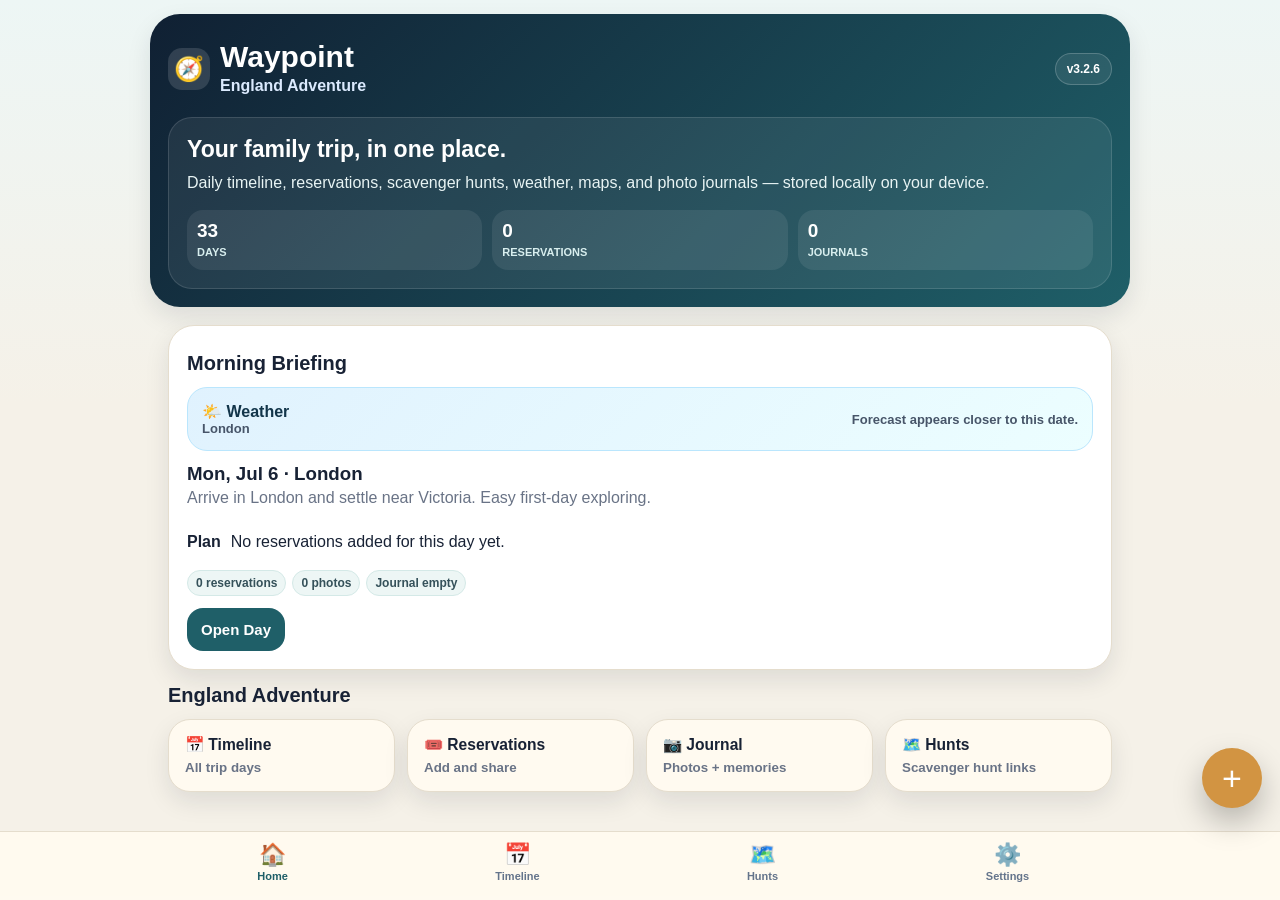
==== commit 162aa40b: "Add files via upload" ====
--- a/index.html
+++ b/index.html
@@ -5,13 +5,13 @@
 <meta name="viewport" content="width=device-width,initial-scale=1,viewport-fit=cover" />
 <meta name="theme-color" content="#102033" />
 <link rel="manifest" href="manifest.webmanifest" />
-<title>Waypoint</title>
+<title>Waypoint 3.2.6</title>
 <style>
 :root{--bg:#f5f1e8;--card:#fffaf0;--ink:#182235;--muted:#697386;--line:#e5ddcd;--brand:#1f5f68;--brand2:#d29442;--good:#2f855a;--danger:#c2410c;--shadow:0 10px 25px rgba(24,34,53,.10);--r:22px}*{box-sizing:border-box}body{margin:0;background:linear-gradient(180deg,#edf6f5 0,#f5f1e8 45%);color:var(--ink);font-family:-apple-system,BlinkMacSystemFont,"Segoe UI",Roboto,Arial,sans-serif;padding-bottom:86px}.app{max-width:980px;margin:0 auto}.hero{padding:28px 18px 18px;background:linear-gradient(135deg,#102033,#1f5f68);color:white;border-bottom-left-radius:30px;border-bottom-right-radius:30px;box-shadow:var(--shadow)}.top{display:flex;justify-content:space-between;gap:12px;align-items:center}.logo{display:flex;gap:10px;align-items:center}.mark{width:42px;height:42px;border-radius:14px;background:#fff2;display:grid;place-items:center;font-size:24px}.title h1{font-size:30px;line-height:1;margin:0}.title p{margin:5px 0 0;color:#dbeafe;font-weight:650}.pill{border:1px solid #ffffff33;background:#ffffff14;color:#fff;border-radius:999px;padding:8px 11px;font-size:12px;font-weight:800}.heroCard{margin-top:22px;background:#ffffff12;border:1px solid #ffffff20;border-radius:24px;padding:18px}.heroCard h2{margin:0 0 8px;font-size:23px}.heroCard p{margin:0;color:#e8f4f4;line-height:1.45}.stats{display:grid;grid-template-columns:repeat(3,1fr);gap:10px;margin-top:16px}.stat{background:#ffffff14;border-radius:16px;padding:10px}.stat b{display:block;font-size:19px}.stat span{font-size:11px;color:#d8eeee;font-weight:700}.section{padding:18px}.section h2{font-size:20px;margin:8px 0 12px}.grid{display:grid;grid-template-columns:repeat(2,1fr);gap:12px}.card{background:var(--card);border:1px solid var(--line);border-radius:var(--r);box-shadow:var(--shadow);padding:16px;text-align:left;color:var(--ink);cursor:pointer}.card h3{margin:0 0 6px}.card p{margin:0;color:var(--muted);font-weight:650}.bigCard{background:#fff;border-radius:26px;border:1px solid var(--line);box-shadow:var(--shadow);padding:18px;margin-bottom:14px}.btn{appearance:none;border:0;border-radius:16px;background:var(--brand);color:white;font-weight:850;padding:13px 14px;font-size:15px;display:inline-flex;gap:8px;align-items:center;justify-content:center;text-decoration:none;cursor:pointer}.btn.secondary{background:#ebf4f3;color:#17474e}.btn.gold{background:var(--brand2);color:#22150a}.btn.danger{background:var(--danger)}.btn.full{width:100%}.tool{display:flex;gap:12px;align-items:center;padding:14px;background:#fff;border:1px solid var(--line);border-radius:18px;text-decoration:none;color:var(--ink);margin-bottom:10px}.tool .emoji{font-size:24px;width:34px;height:34px;display:grid;place-items:center;background:#f4ead8;border-radius:12px}.tool b{display:block}.tool span{display:block;color:var(--muted);font-size:13px;margin-top:2px}.tabs{position:fixed;bottom:0;left:0;right:0;background:rgba(255,250,240,.95);backdrop-filter:blur(14px);border-top:1px solid var(--line);display:flex;justify-content:center;z-index:50}.tabsInner{max-width:980px;width:100%;display:grid;grid-template-columns:repeat(4,1fr);gap:0}.tab{padding:10px 4px 18px;text-align:center;color:#64748b;font-size:11px;font-weight:800;cursor:pointer}.tab.active{color:var(--brand)}.tab div{font-size:22px;margin-bottom:2px}.screen{display:none}.screen.active{display:block}.timeline{position:relative;padding-left:18px}.timeline:before{content:"";position:absolute;left:8px;top:6px;bottom:6px;width:2px;background:#d8ccba}.day{position:relative;margin-bottom:12px;padding:14px 14px 14px 18px;background:#fff;border:1px solid var(--line);border-radius:20px;box-shadow:0 6px 16px rgba(24,34,53,.07);cursor:pointer}.day:before{content:"";position:absolute;left:-15px;top:18px;width:12px;height:12px;background:var(--brand2);border:3px solid #fff;border-radius:50%;box-shadow:0 0 0 1px #d8ccba}.dayHead{display:flex;justify-content:space-between;gap:8px}.day h3{margin:0;font-size:17px}.day small{color:var(--muted);font-weight:800}.chips{display:flex;gap:6px;flex-wrap:wrap;margin-top:9px}.chip{font-size:12px;font-weight:800;color:#35515a;background:#edf6f5;border:1px solid #d4e9e7;border-radius:999px;padding:5px 8px}.modal{position:fixed;inset:0;background:rgba(10,20,30,.55);display:none;align-items:flex-end;z-index:100}.modal.show{display:flex}.sheet{background:#fffaf0;max-width:980px;width:100%;margin:0 auto;border-top-left-radius:28px;border-top-right-radius:28px;max-height:90vh;overflow:auto;padding:18px 18px 30px;box-shadow:0 -20px 60px rgba(0,0,0,.25)}.sheetHead{display:flex;justify-content:space-between;align-items:center;gap:12px;margin-bottom:12px}.sheet h2{margin:0}.x{border:0;background:#eee2d0;border-radius:50%;width:38px;height:38px;font-size:20px}.field{margin:12px 0}.field label{display:block;font-size:13px;font-weight:850;color:#475569;margin-bottom:6px}input,textarea,select{width:100%;border:1px solid #d8ccba;border-radius:14px;padding:12px;font-size:16px;background:white;color:var(--ink)}textarea{min-height:94px;resize:vertical}.row{display:grid;grid-template-columns:1fr 1fr;gap:10px}.listItem{background:#fff;border:1px solid var(--line);border-radius:16px;padding:12px;margin:8px 0}.listItem b{display:block}.listItem span{color:var(--muted);font-size:13px}.empty{padding:18px;border:1px dashed #cbbfae;border-radius:18px;color:var(--muted);text-align:center;background:#fff8}.notice{background:#effaf4;border:1px solid #ccebd8;border-radius:18px;padding:12px;color:#245a3c;font-size:14px;line-height:1.4}.weatherBox{background:linear-gradient(135deg,#e0f2fe,#ecfeff);border:1px solid #bae6fd;border-radius:20px;padding:14px;margin:12px 0;color:#12354a}.weatherTop{display:flex;justify-content:space-between;gap:10px;align-items:center}.weatherTemp{font-size:34px;font-weight:900;line-height:1}.weatherMeta{font-size:13px;color:#475569;font-weight:750}.weatherGrid{display:grid;grid-template-columns:repeat(3,1fr);gap:8px;margin-top:10px}.weatherMini{background:#ffffffaa;border-radius:14px;padding:9px;text-align:center}.weatherMini b{display:block;font-size:14px}.weatherMini span{font-size:11px;color:#64748b;font-weight:800}.fab{position:fixed;right:18px;bottom:92px;width:60px;height:60px;border-radius:50%;border:0;background:var(--brand2);color:#fff;font-size:34px;line-height:1;box-shadow:0 14px 30px rgba(0,0,0,.25);z-index:65;cursor:pointer}.fab:active{transform:scale(.96)}.actionGrid{display:grid;grid-template-columns:1fr;gap:10px}.actionBtn{border:1px solid var(--line);background:#fff;border-radius:18px;padding:15px;text-align:left;font-size:16px;font-weight:850;color:var(--ink)}.actionBtn span{display:block;color:var(--muted);font-size:13px;font-weight:700;margin-top:3px}.briefList{margin-top:12px}.briefItem{display:flex;gap:10px;align-items:flex-start;padding:10px 0;border-top:1px solid #ffffff33}.briefItem:first-child{border-top:0}.smallLink{border:0;background:transparent;color:var(--brand);font-weight:850;text-decoration:underline;cursor:pointer;padding:0}.photoGrid{display:grid;grid-template-columns:repeat(3,1fr);gap:8px;margin-top:10px}.photoThumb{position:relative;background:#f4ead8;border-radius:15px;overflow:hidden;border:1px solid var(--line)}.photoThumb img{width:100%;height:102px;object-fit:cover;display:block}.photoThumb .star{position:absolute;top:6px;left:6px;background:#fff8;border-radius:999px;padding:3px 6px;font-size:12px}.photoCap{font-size:12px;color:var(--muted);font-weight:700;padding:7px;min-height:28px}.photoActions{display:grid;grid-template-columns:1fr 1fr;gap:5px;padding:0 7px 7px}.miniBtn{border:0;border-radius:10px;background:#ebf4f3;color:#17474e;font-size:11px;font-weight:850;padding:7px;cursor:pointer}.miniBtn.danger{background:#fee2e2;color:#991b1b}.heroPhoto{border-radius:22px;overflow:hidden;background:#f4ead8;border:1px solid var(--line);margin:12px 0}.heroPhoto img{width:100%;max-height:360px;object-fit:cover;display:block}.heroPhoto .caption{padding:12px;color:var(--muted);font-weight:700}.mapBtns{display:grid;grid-template-columns:1fr 1fr;gap:8px;margin-top:10px}.mapCard{background:#fff;border:1px solid var(--line);border-radius:18px;padding:12px;margin:10px 0}.lightboxImg{width:100%;max-height:72vh;object-fit:contain;border-radius:16px;background:#111}.releaseList li{margin:7px 0;color:var(--muted);font-weight:700}
 @media(min-width:720px){.grid{grid-template-columns:repeat(4,1fr)}.hero{margin-top:14px;border-radius:30px}.modal{align-items:center}.sheet{border-radius:28px;max-height:82vh}.photoThumb img{height:140px}}
 </style>
 </head><body><div class="app">
-<header class="hero"><div class="top"><div class="logo"><div class="mark">🧭</div><div class="title"><h1>Waypoint</h1><p>England Adventure</p></div></div><div class="pill">v3.2.3</div></div><div class="heroCard"><h2>Your family trip, in one place.</h2><p>Daily timeline, reservations, scavenger hunts, weather, maps, and photo journals — stored locally on your device.</p><div class="stats"><div class="stat"><b id="daysCount">33</b><span>DAYS</span></div><div class="stat"><b id="resCount">0</b><span>RESERVATIONS</span></div><div class="stat"><b id="journalCount">0</b><span>JOURNALS</span></div></div></div></header>
+<header class="hero"><div class="top"><div class="logo"><div class="mark">🧭</div><div class="title"><h1>Waypoint</h1><p>England Adventure</p></div></div><div class="pill">v3.2.6</div></div><div class="heroCard"><h2>Your family trip, in one place.</h2><p>Daily timeline, reservations, scavenger hunts, weather, maps, and photo journals — stored locally on your device.</p><div class="stats"><div class="stat"><b id="daysCount">33</b><span>DAYS</span></div><div class="stat"><b id="resCount">0</b><span>RESERVATIONS</span></div><div class="stat"><b id="journalCount">0</b><span>JOURNALS</span></div></div></div></header>
 <main>
 <section id="home" class="screen active"><div class="section"><div class="bigCard"><h2>Morning Briefing</h2><div id="todayCard"></div></div><h2>England Adventure</h2><div class="grid"><button class="card" onclick="show('timeline')"><h3>📅 Timeline</h3><p>All trip days</p></button><button class="card" onclick="show('reservations')"><h3>🎟️ Reservations</h3><p>Add and share</p></button><button class="card" onclick="show('journal')"><h3>📷 Journal</h3><p>Photos + memories</p></button><button class="card" onclick="show('family')"><h3>🗺️ Hunts</h3><p>Scavenger hunt links</p></button></div></div></section>
 <section id="timeline" class="screen"><div class="section"><h2>Trip Timeline</h2><div class="notice">Tap any day to add reservations, journal notes, photos, and map details.</div><div class="timeline" id="timelineList" style="margin-top:14px"></div></div></section>
@@ -49,24 +49,18 @@
 function mapQuery(q){return encodeURIComponent(q||'')}function mapButtons(q){if(!q)return '';return `<div class="mapBtns"><a class="btn secondary" target="_blank" href="https://maps.apple.com/?q=${mapQuery(q)}">Apple Maps</a><a class="btn secondary" target="_blank" href="https://www.google.com/maps/search/?api=1&query=${mapQuery(q)}">Google Maps</a></div>`}
 function renderPhotoGrid(date,j){let photos=j.photos||[];if(!photos.length)return '<div class="empty">No photos yet. Add a few from your camera roll.</div>';return `<div class="photoGrid">${photos.map((p,i)=>`<div class="photoThumb"><span class="star">${p.favorite?'⭐':'📷'}</span><img src="${photoSrc(p)}" onclick="openPhoto('${date}',${i})"><div class="photoCap">${photoCap(p)||'No caption yet'}</div><div class="photoActions"><button class="miniBtn" onclick="event.stopPropagation();setFavPhoto('${date}',${i})">Favorite</button><button class="miniBtn" onclick="event.stopPropagation();captionPhoto('${date}',${i})">Caption</button><button class="miniBtn" onclick="event.stopPropagation();movePhoto('${date}',${i},-1)">↑</button><button class="miniBtn" onclick="event.stopPropagation();movePhoto('${date}',${i},1)">↓</button><button class="miniBtn danger" onclick="event.stopPropagation();deletePhoto('${date}',${i})">Delete</button><button class="miniBtn" onclick="event.stopPropagation();openPhoto('${date}',${i})">Open</button></div></div>`).join('')}</div>`}
 function openDay(date){let d=dayData(date);let res=itemsFor(date);let j=db.journals[date]||{text:'',favorite:'',funny:'',meal:'',mood:'',photos:[]};let fp=favPhoto(j);document.getElementById('dayTitle').textContent=`${full(date)} · ${d[1]}`;document.getElementById('dayBody').innerHTML=`<div id="dayWeather"><div class="weatherBox">Loading weather for ${d[1]}...</div></div><div class="notice">${d[2]}</div><div class="mapCard"><b>🗺️ Maps for ${d[1]}</b><span style="display:block;color:var(--muted);font-size:13px;margin-top:4px">Open navigation for today's destination.</span>${mapButtons(d[1])}<div class="field"><label>Parking / walking notes</label><textarea id="mapNotes">${j.mapNotes||''}</textarea></div></div><h3>Timeline</h3>${res.length?res.map(r=>`<div class="listItem"><b>${r.time||'Anytime'} · ${r.type} ${r.name}</b><span>${r.location||''}${r.confirm?' · Confirmation: '+r.confirm:''}</span>${r.notes?`<span>${r.notes}</span>`:''}${mapButtons(r.location||r.name)}<div class="chips"><button class="btn secondary" onclick="editRes('${r.id}')">Edit</button><button class="btn danger" onclick="delRes('${r.id}')">Delete</button></div></div>`).join(''):'<div class="empty">No reservations for this day yet.</div>'}<button class="btn" onclick="openRes('${date}')">＋ Add Reservation to this Day</button><h3>Photo Journal</h3>${fp?`<div class="heroPhoto"><img src="${photoSrc(fp)}"><div class="caption">⭐ ${photoCap(fp)||'Photo of the Day'}</div></div>`:''}<div class="field"><label>Add photos</label><input type="file" accept="image/*" multiple onchange="addPhotos(event,'${date}')"></div>${renderPhotoGrid(date,j)}<h3>Journal</h3><div class="field"><label>What happened today?</label><textarea id="jText">${j.text||''}</textarea></div><div class="field"><label>Favorite memory</label><input id="jFav" value="${j.favorite||''}"></div><div class="field"><label>Funniest moment</label><input id="jFunny" value="${j.funny||''}"></div><div class="field"><label>Best meal</label><input id="jMeal" value="${j.meal||''}"></div><div class="field"><label>Mood / vibe</label><input id="jMood" value="${j.mood||''}" placeholder="Relaxed, adventurous, rainy, magical..."></div><div class="row" style="margin-top:12px"><button class="btn full" onclick="saveJournal('${date}')">Save Journal</button><button class="btn danger full" onclick="deleteJournal('${date}')">Delete Journal</button></div>`;document.getElementById('dayModal').classList.add('show');fillWeather('dayWeather',date,d[1])}
+function ensureJournal(date){db.journals[date]=db.journals[date]||{photos:[]};db.journals[date].photos=db.journals[date].photos||[];return db.journals[date]}
+function updateJournalFields(date){let j=ensureJournal(date);j.text=document.getElementById('jText')?.value||'';j.favorite=document.getElementById('jFav')?.value||'';j.funny=document.getElementById('jFunny')?.value||'';j.meal=document.getElementById('jMeal')?.value||'';j.mood=document.getElementById('jMood')?.value||'';j.mapNotes=document.getElementById('mapNotes')?.value||'';j.updatedAt=new Date().toISOString();return j}
 function saveJournal(date){
   try{
-    db.journals[date]=db.journals[date]||{photos:[]};
-    db.journals[date].photos=db.journals[date].photos||[];
-    db.journals[date].text=document.getElementById('jText')?.value||'';
-    db.journals[date].favorite=document.getElementById('jFav')?.value||'';
-    db.journals[date].funny=document.getElementById('jFunny')?.value||'';
-    db.journals[date].meal=document.getElementById('jMeal')?.value||'';
-    db.journals[date].mood=document.getElementById('jMood')?.value||'';
-    db.journals[date].mapNotes=document.getElementById('mapNotes')?.value||'';
-    db.journals[date].updatedAt=new Date().toISOString();
+    updateJournalFields(date);
     persist();
     closeModal('dayModal');
     try{render()}catch(renderErr){console.warn('Saved, but refresh render had an issue',renderErr)}
     alert('Journal saved.');
   }catch(err){
     console.error(err);
-    alert('Sorry, the journal did not save. If you added large photos, try fewer photos or export a backup first.');
+    alert('Sorry, the journal did not save. Your text is still on this screen. Photos are automatically resized, but if storage is full, export a backup and remove older photos.');
   }
 }
 function deleteJournal(date){
@@ -82,8 +76,48 @@
     alert('Sorry, the journal could not be deleted.');
   }
 }
-function addPhotos(e,date){let files=[...e.target.files];if(!files.length)return;db.journals[date]=db.journals[date]||{photos:[]};db.journals[date].photos=db.journals[date].photos||[];let left=files.length;files.forEach(f=>{let r=new FileReader();r.onload=ev=>{db.journals[date].photos.push({id:crypto.randomUUID?crypto.randomUUID():'p'+Date.now()+Math.random(),src:ev.target.result,caption:'',favorite:false});if(--left===0){save();openDay(date)}};r.readAsDataURL(f)})}
-function setFavPhoto(date,i){let j=db.journals[date];if(!j)return;j.photos.forEach((p,idx)=>p.favorite=idx===i);save();openDay(date)}function captionPhoto(date,i){let j=db.journals[date];let p=j?.photos?.[i];if(!p)return;let cap=prompt('Photo caption:',photoCap(p));if(cap!==null){p.caption=cap;save();openDay(date)}}function movePhoto(date,i,dir){let j=db.journals[date];if(!j)return;let n=i+dir;if(n<0||n>=j.photos.length)return;[j.photos[i],j.photos[n]]=[j.photos[n],j.photos[i]];save();openDay(date)}function deletePhoto(date,i){if(!confirm('Delete this photo from this journal entry?'))return;db.journals[date].photos.splice(i,1);save();openDay(date)}function openPhoto(date,i){let d=dayData(date);let p=db.journals[date]?.photos?.[i];if(!p)return;document.getElementById('photoTitle').textContent=`${fmt(date)} · ${d[1]}`;document.getElementById('photoBody').innerHTML=`<img class="lightboxImg" src="${photoSrc(p)}"><div class="field"><label>Caption</label><input id="lightCap" value="${photoCap(p)}"></div><div class="chips"><button class="btn secondary" onclick="document.getElementById('lightCap').value=document.getElementById('lightCap').value;db.journals['${date}'].photos[${i}].caption=document.getElementById('lightCap').value;save();closeModal('photoModal');openDay('${date}')">Save Caption</button><button class="btn gold" onclick="setFavPhoto('${date}',${i});closeModal('photoModal')">Make Photo of the Day</button></div>`;document.getElementById('photoModal').classList.add('show')}
+function readFileAsDataURL(file){return new Promise((resolve,reject)=>{let r=new FileReader();r.onload=()=>resolve(r.result);r.onerror=reject;r.readAsDataURL(file)})}
+function loadImg(src){return new Promise((resolve,reject)=>{let img=new Image();img.onload=()=>resolve(img);img.onerror=reject;img.src=src})}
+async function compressPhoto(file){
+  let raw=await readFileAsDataURL(file);
+  let img=await loadImg(raw);
+  let attempts=[{m:1400,q:.72},{m:1100,q:.68},{m:900,q:.62},{m:720,q:.58}];
+  let best=raw;
+  for(let a of attempts){
+    let scale=Math.min(1,a.m/Math.max(img.naturalWidth||img.width,img.naturalHeight||img.height));
+    let w=Math.max(1,Math.round((img.naturalWidth||img.width)*scale));
+    let h=Math.max(1,Math.round((img.naturalHeight||img.height)*scale));
+    let canvas=document.createElement('canvas');canvas.width=w;canvas.height=h;
+    let ctx=canvas.getContext('2d');ctx.drawImage(img,0,0,w,h);
+    best=canvas.toDataURL('image/jpeg',a.q);
+    if(best.length<420000)break;
+  }
+  return {id:crypto.randomUUID?crypto.randomUUID():'p'+Date.now()+Math.random(),src:best,caption:'',favorite:false,originalName:file.name||'photo',addedAt:new Date().toISOString(),compressed:true};
+}
+async function addPhotos(e,date){
+  let input=e.target;
+  let files=[...input.files];
+  if(!files.length)return;
+  let j=updateJournalFields(date);
+  let added=[];
+  try{
+    for(let f of files){
+      let photo=await compressPhoto(f);
+      j.photos.push(photo);
+      added.push(photo.id);
+    }
+    persist();
+    input.value='';
+    openDay(date);
+    alert(added.length===1?'Photo added.':'Photos added.');
+  }catch(err){
+    console.error(err);
+    if(added.length){j.photos=j.photos.filter(p=>!added.includes(p.id));}
+    input.value='';
+    alert('Sorry, that photo could not be saved. Waypoint resized it first, but your device storage may be full. Try exporting a backup, then remove older test photos.');
+  }
+}
+function setFavPhoto(date,i){let j=db.journals[date];if(!j)return;j.photos.forEach((p,idx)=>p.favorite=idx===i);save();openDay(date)}function captionPhoto(date,i){let j=db.journals[date];let p=j?.photos?.[i];if(!p)return;let cap=prompt('Photo caption:',photoCap(p));if(cap!==null){p.caption=cap;save();openDay(date)}}function movePhoto(date,i,dir){let j=db.journals[date];if(!j)return;let n=i+dir;if(n<0||n>=j.photos.length)return;[j.photos[i],j.photos[n]]=[j.photos[n],j.photos[i]];save();openDay(date)}function deletePhoto(date,i){if(!confirm('Delete this photo from this journal entry?'))return;db.journals[date].photos.splice(i,1);try{persist();render();openDay(date)}catch(err){console.error(err);alert('Sorry, the photo could not be deleted.')}}function openPhoto(date,i){let d=dayData(date);let p=db.journals[date]?.photos?.[i];if(!p)return;document.getElementById('photoTitle').textContent=`${fmt(date)} · ${d[1]}`;document.getElementById('photoBody').innerHTML=`<img class="lightboxImg" src="${photoSrc(p)}"><div class="field"><label>Caption</label><input id="lightCap" value="${photoCap(p)}"></div><div class="chips"><button class="btn secondary" onclick="document.getElementById('lightCap').value=document.getElementById('lightCap').value;db.journals['${date}'].photos[${i}].caption=document.getElementById('lightCap').value;save();closeModal('photoModal');openDay('${date}')">Save Caption</button><button class="btn gold" onclick="setFavPhoto('${date}',${i});closeModal('photoModal')">Make Photo of the Day</button></div>`;document.getElementById('photoModal').classList.add('show')}
 function openRes(date=''){document.getElementById('resModalTitle').textContent='Add Reservation';document.getElementById('resId').value='';document.getElementById('resType').value='🍽️ Restaurant';document.getElementById('resName').value='';document.getElementById('resDate').value=date;document.getElementById('resTime').value='';document.getElementById('resLocation').value=dayData(date)?.[1]||'';document.getElementById('resConfirm').value='';document.getElementById('resLink').value='';document.getElementById('resNotes').value='';document.getElementById('resModal').classList.add('show')}function editRes(id){let r=db.reservations.find(x=>x.id===id);if(!r)return;document.getElementById('resModalTitle').textContent='Edit Reservation';document.getElementById('resId').value=r.id;document.getElementById('resType').value=r.type;document.getElementById('resName').value=r.name;document.getElementById('resDate').value=r.date;document.getElementById('resTime').value=r.time||'';document.getElementById('resLocation').value=r.location||'';document.getElementById('resConfirm').value=r.confirm||'';document.getElementById('resLink').value=r.link||'';document.getElementById('resNotes').value=r.notes||'';document.getElementById('resModal').classList.add('show')}function saveRes(e){e.preventDefault();let id=document.getElementById('resId').value||(crypto.randomUUID?crypto.randomUUID():'r'+Date.now());let r={id,type:resType.value,name:resName.value,date:resDate.value,time:resTime.value,location:resLocation.value,confirm:resConfirm.value,link:resLink.value,notes:resNotes.value};let i=db.reservations.findIndex(x=>x.id===id);if(i>=0)db.reservations[i]=r;else db.reservations.push(r);closeModal('resModal');save()}function delRes(id){if(confirm('Delete this reservation?')){db.reservations=db.reservations.filter(r=>r.id!==id);save();if(document.getElementById('dayModal').classList.contains('show')){closeModal('dayModal')}}}function closeModal(id){document.getElementById(id).classList.remove('show')}
 function openQuickAdd(){document.getElementById('actionModal').classList.add('show')}function quickReservation(){let d=nextTripDay();closeModal('actionModal');openRes(d[0])}function quickJournal(){let d=nextTripDay();closeModal('actionModal');openDay(d[0]);setTimeout(()=>{let t=document.getElementById('jText');if(t)t.focus()},250)}
 function exportData(filename='Waypoint-England-Backup.json'){let blob=new Blob([JSON.stringify(db,null,2)],{type:'application/json'});let a=document.createElement('a');a.href=URL.createObjectURL(blob);a.download=filename;a.click()}function importData(e){let f=e.target.files[0];if(!f)return;let r=new FileReader();r.onload=ev=>{try{db=JSON.parse(ev.target.result);normalize();save();alert('Backup imported.')}catch(err){alert('Could not import this file.')}};r.readAsText(f)}normalize();render();if('serviceWorker'in navigator){navigator.serviceWorker.register('sw.js').catch(()=>{})}
